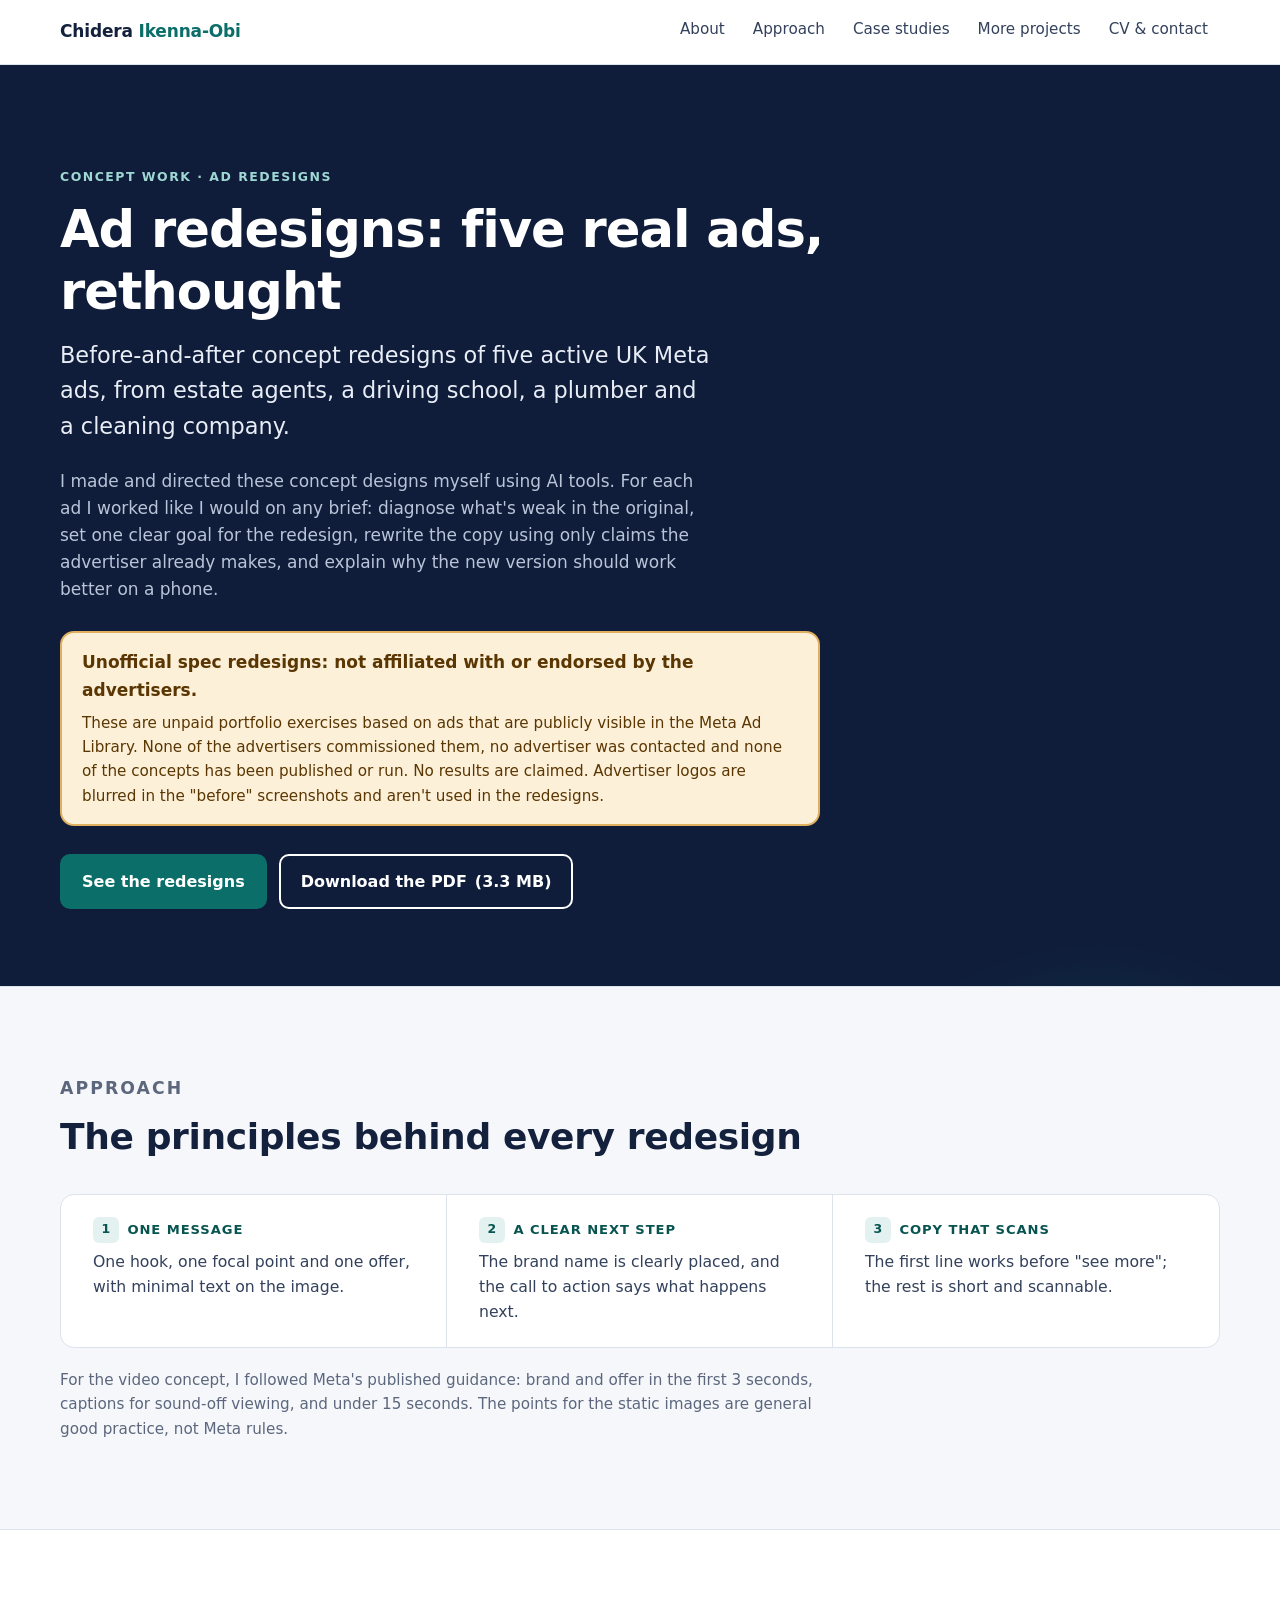
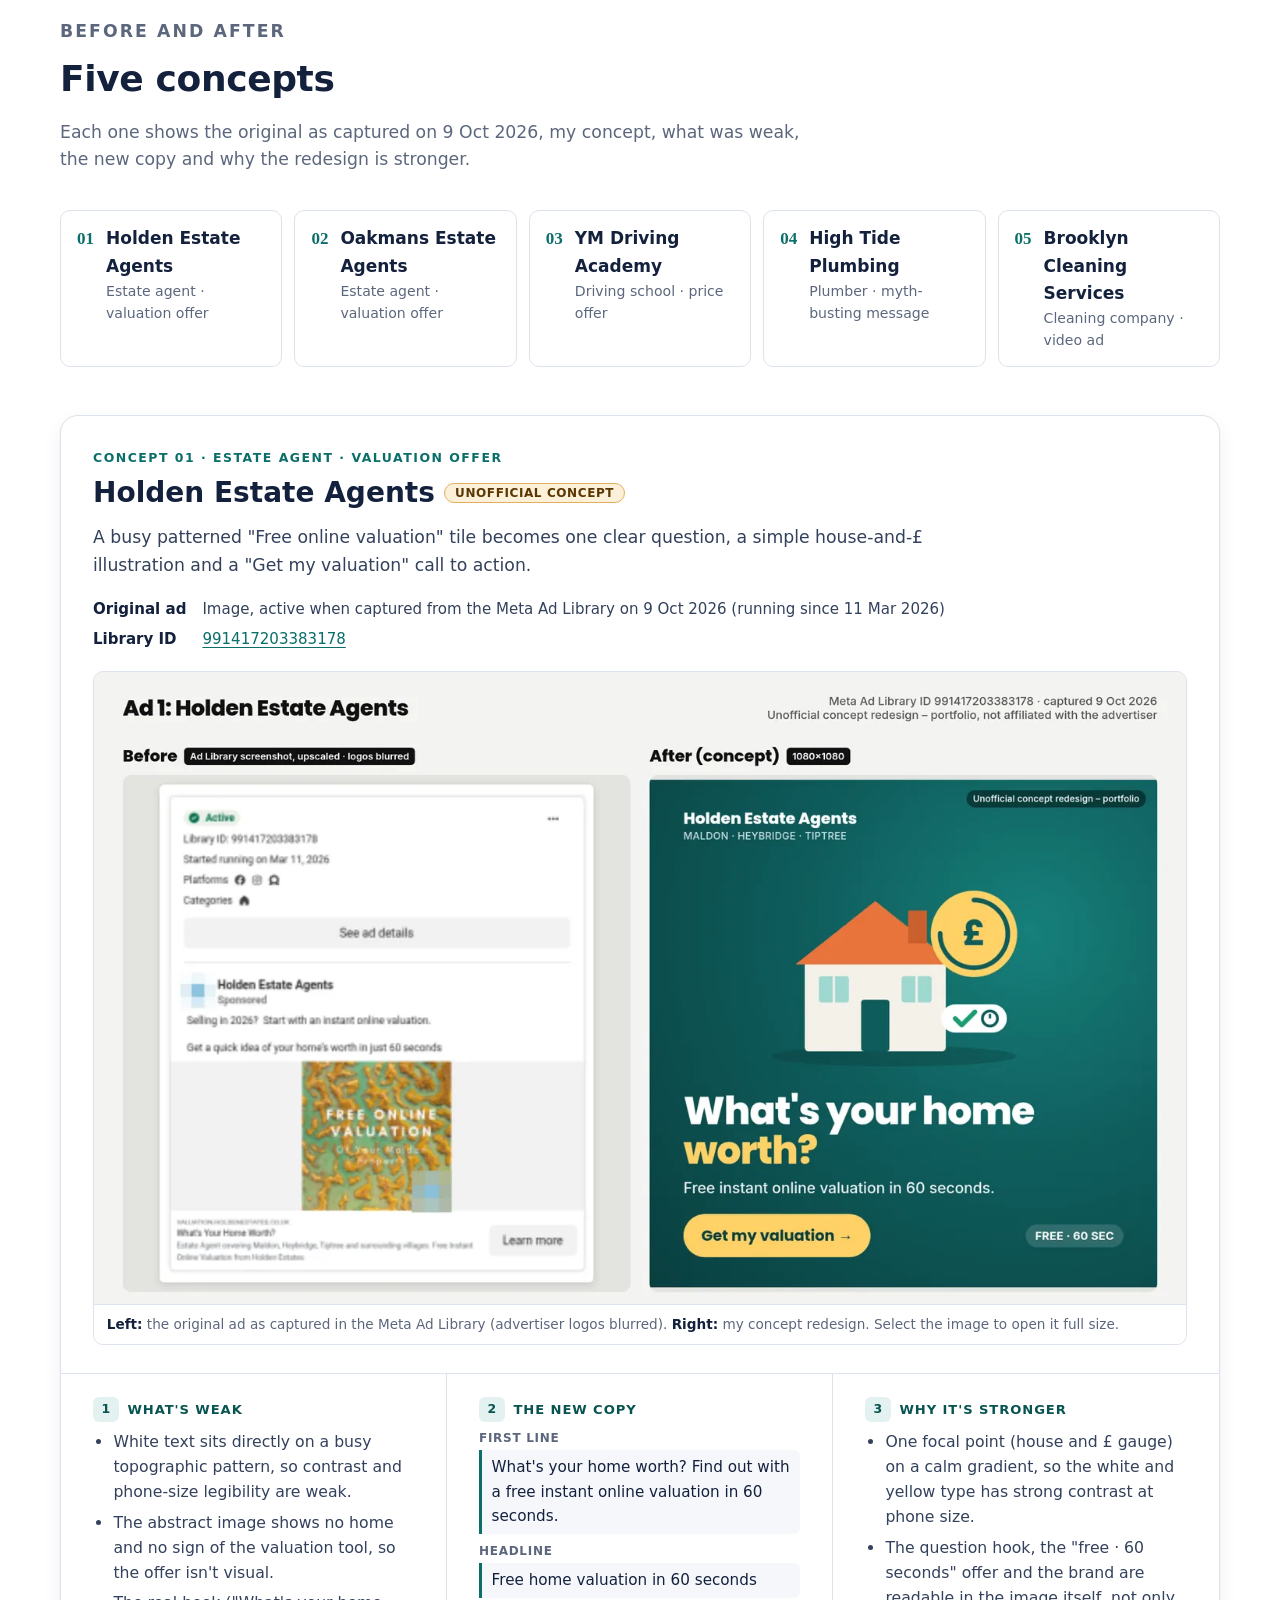
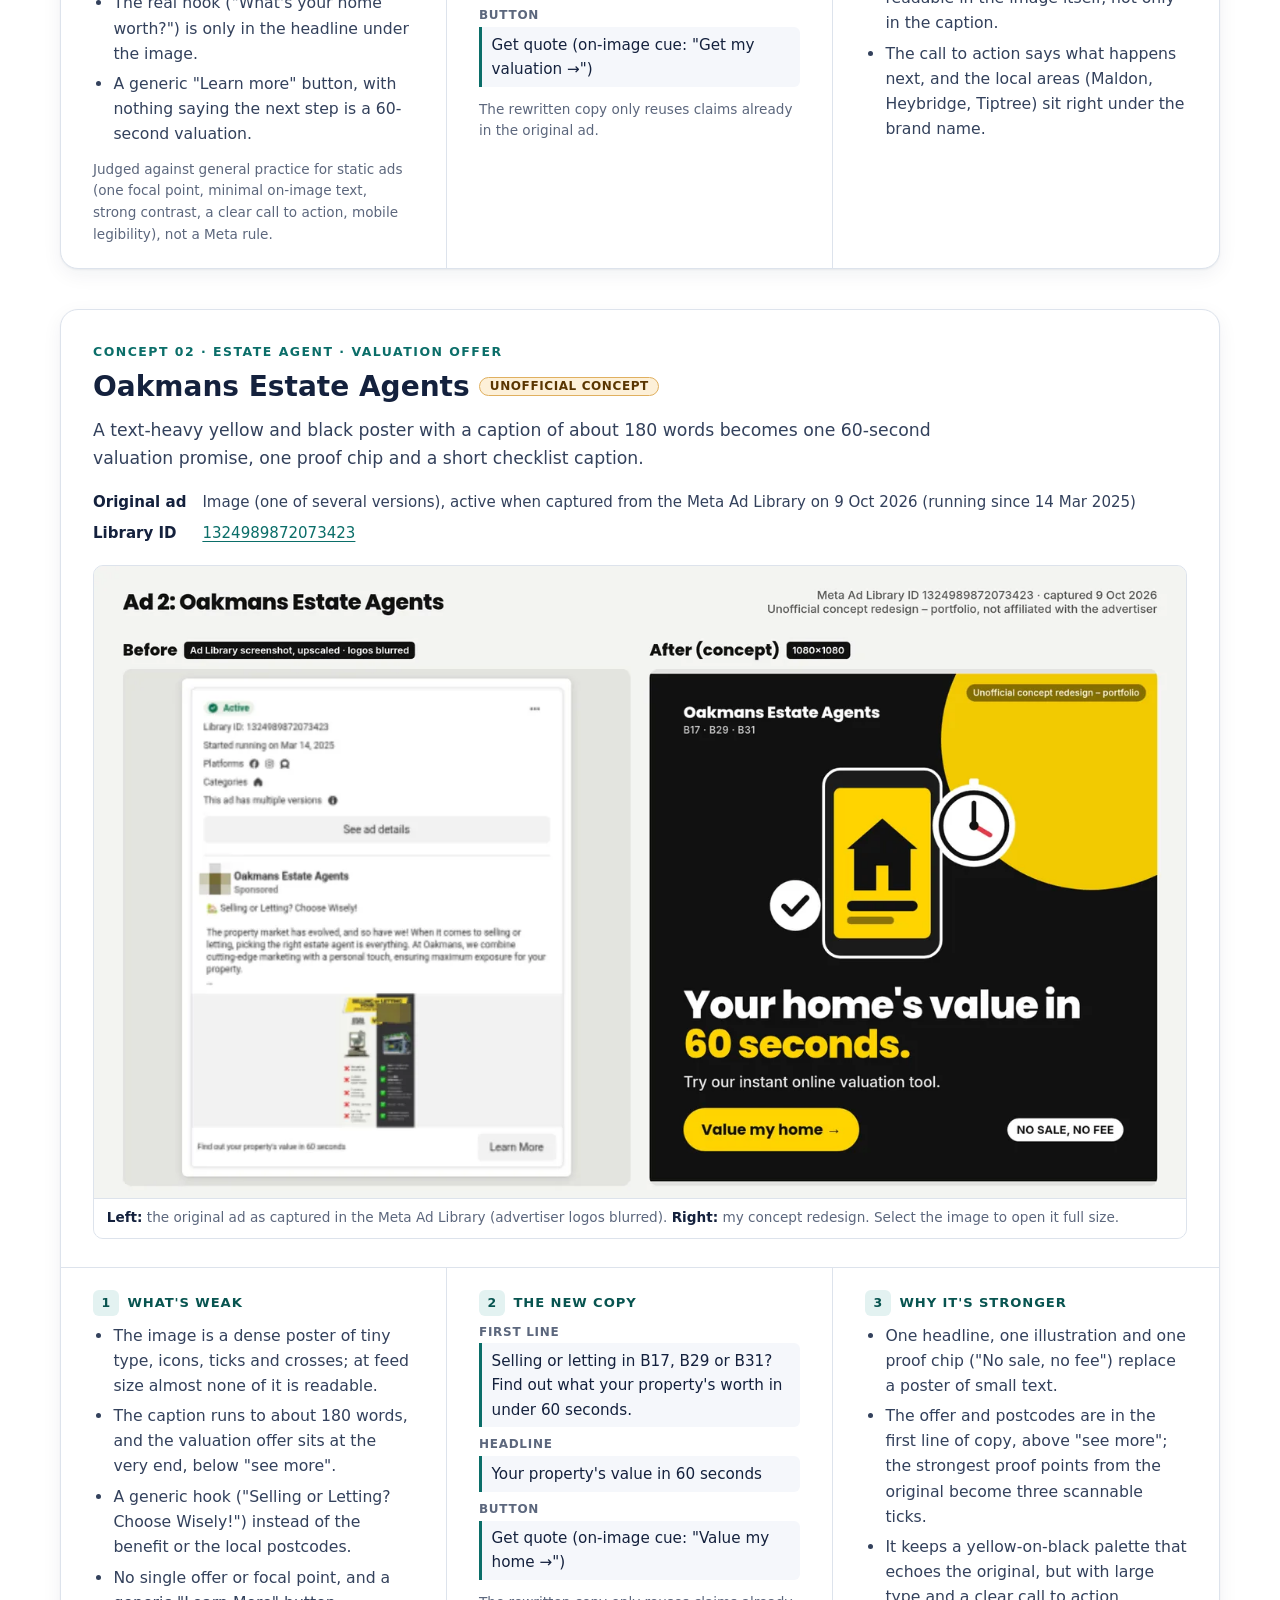
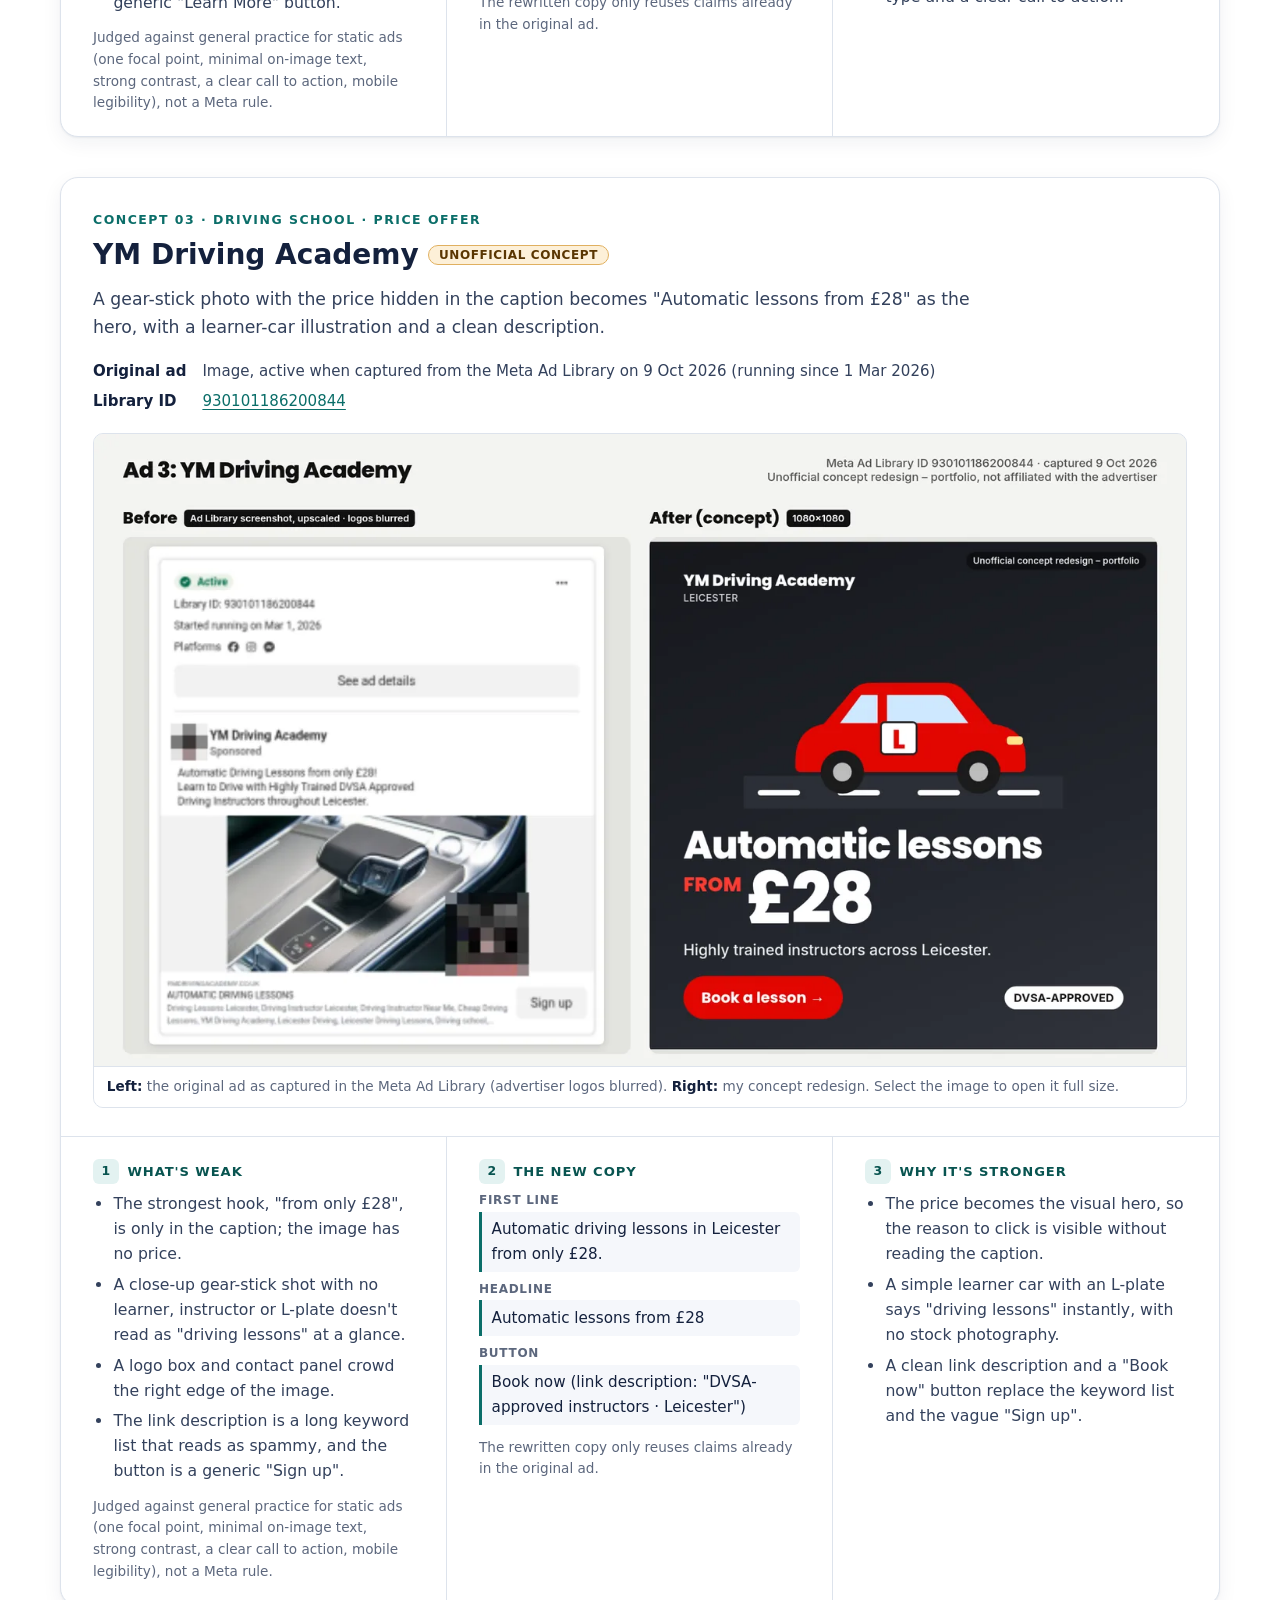
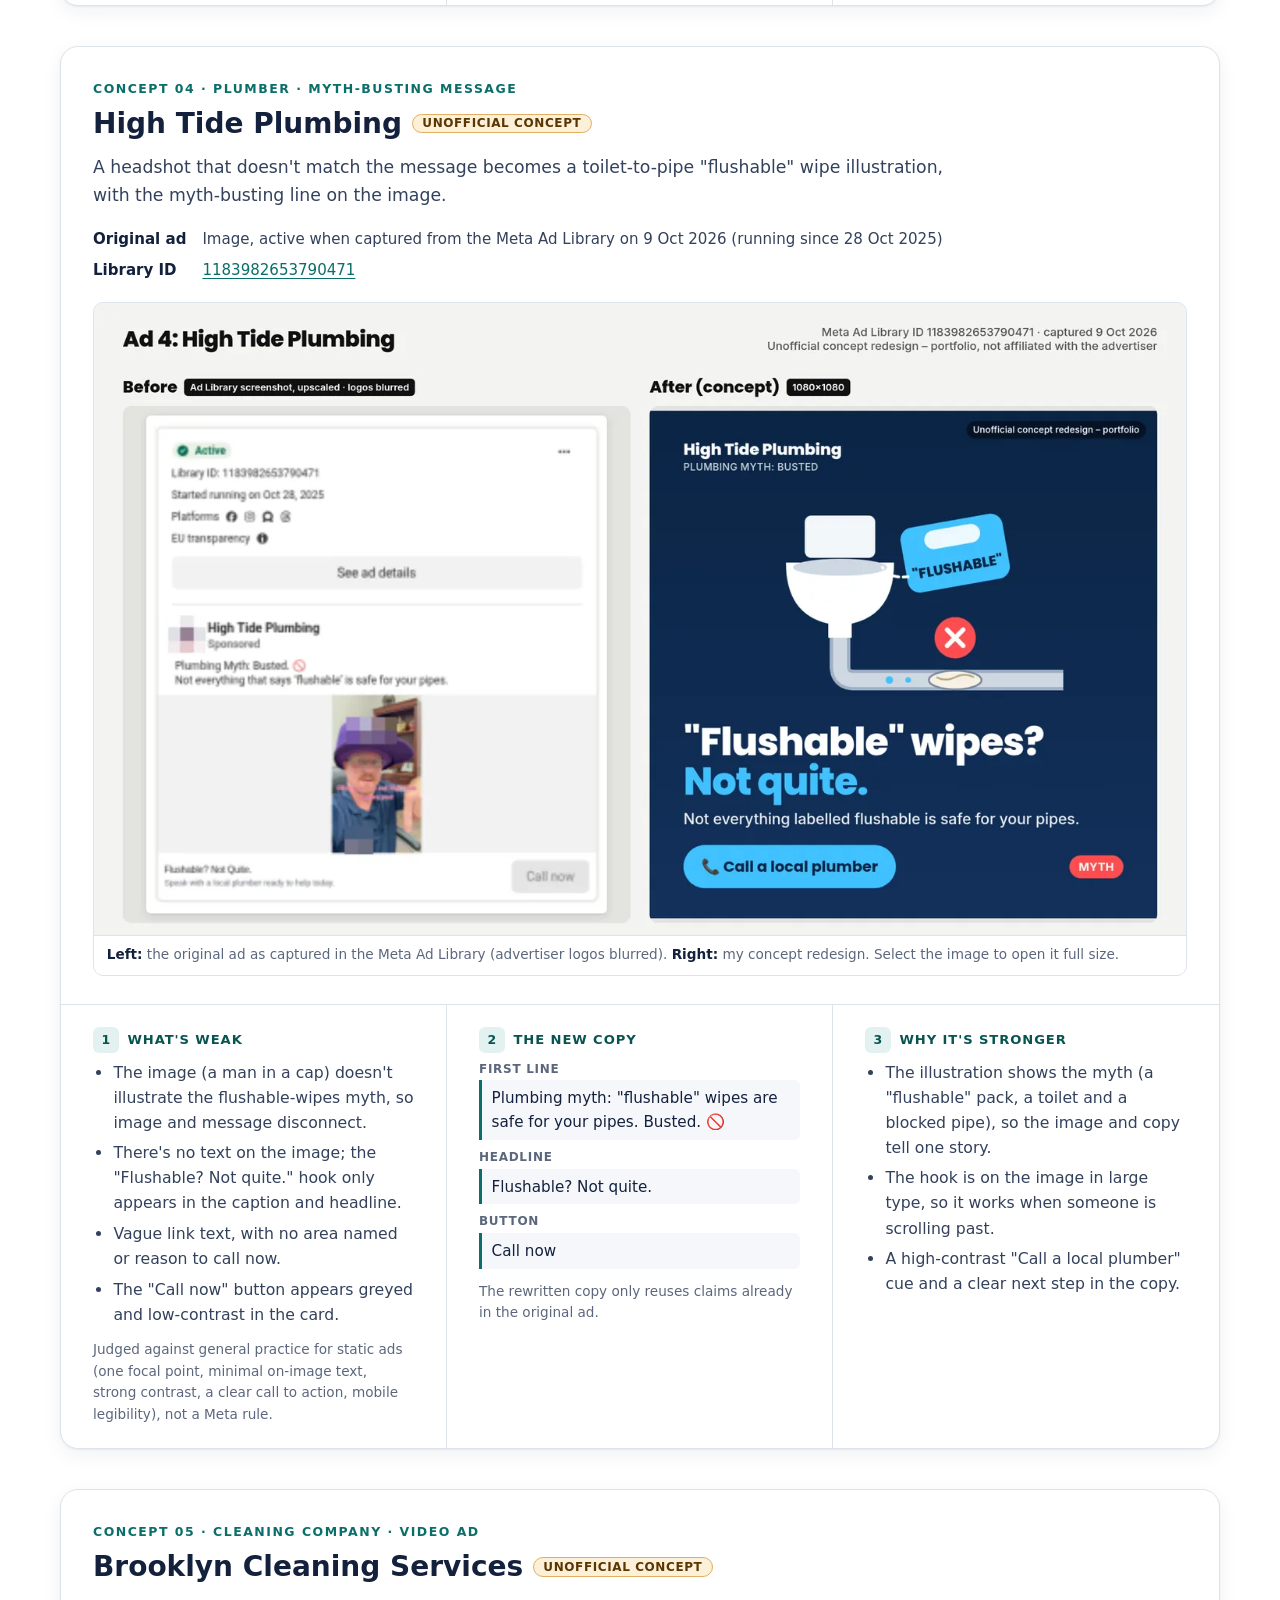
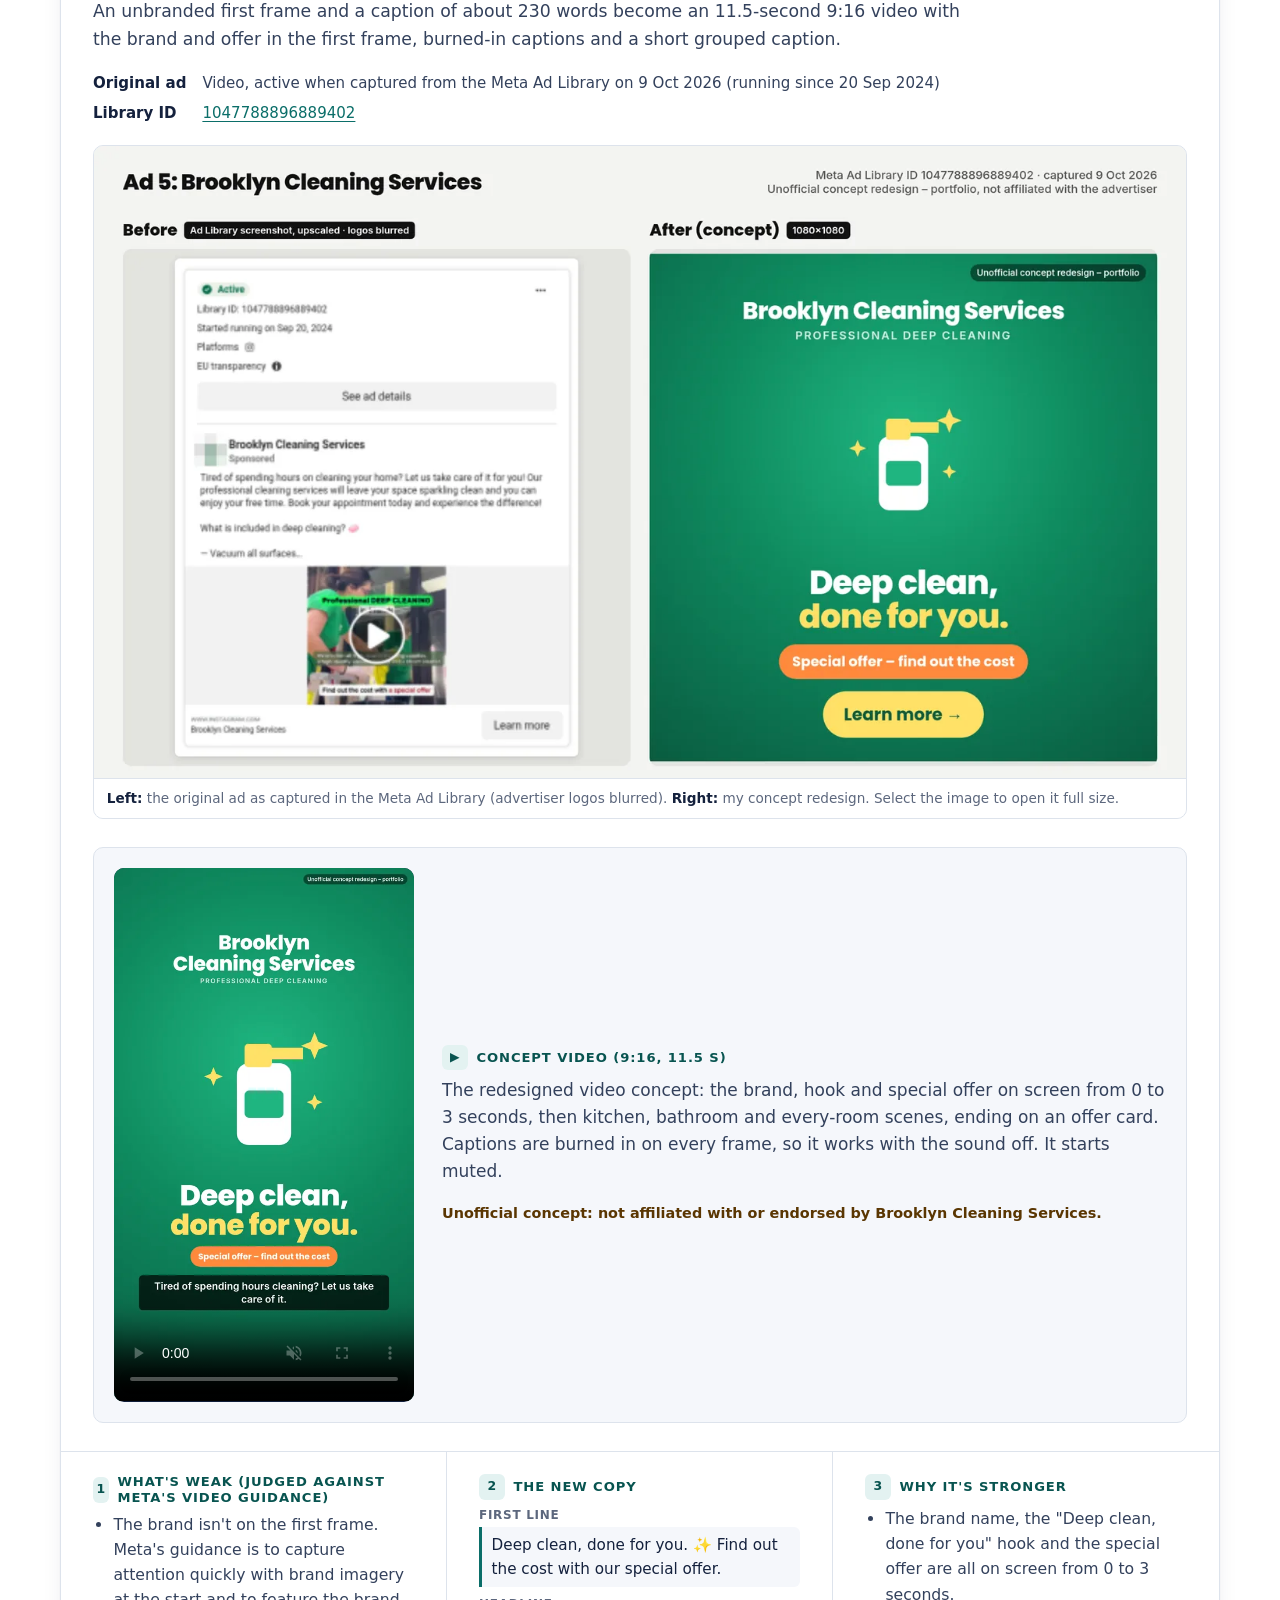
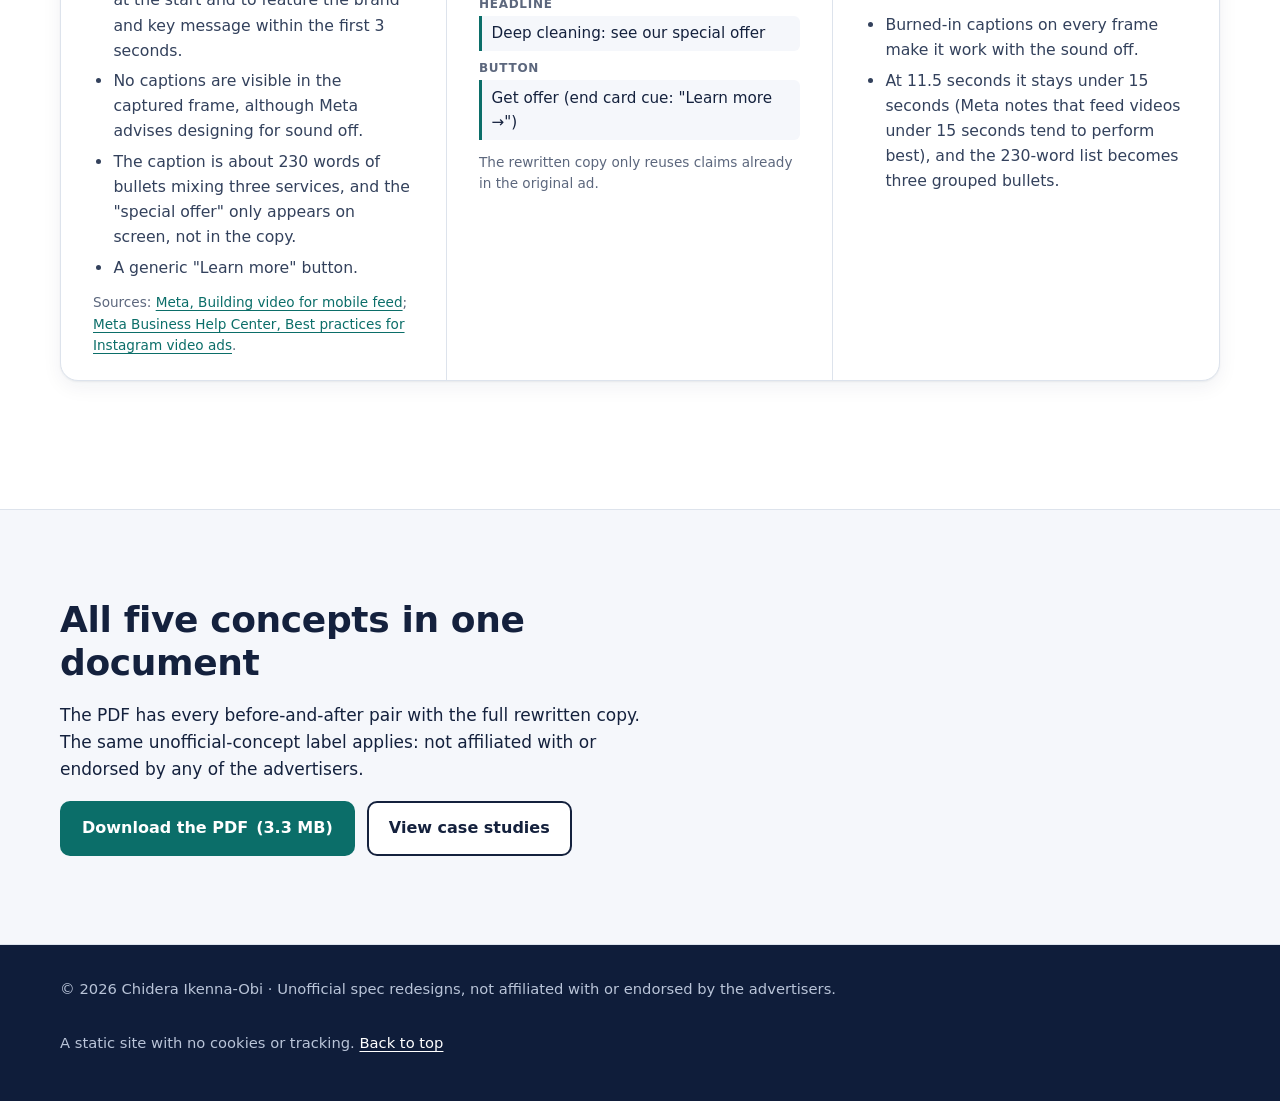
==== ad-redesigns/index.html @ a7058184 "Add unofficial ad redesigns concept page (before/after, copy, video) and homepage callout Five spec " ====
<!doctype html>
<html lang="en-GB">
<head>
  <meta charset="utf-8">
  <meta name="viewport" content="width=device-width, initial-scale=1">
  <title>Ad redesigns: unofficial before-and-after concepts | Chidera Ikenna-Obi</title>
  <meta name="description" content="Five unofficial concept redesigns of real, active UK Meta ads, made and directed by Chidera Ikenna-Obi using AI tools: what was weak in each original, the new copy and why the redesign is stronger. Not affiliated with or endorsed by the advertisers.">
  <meta name="author" content="Chidera Ikenna-Obi">
  <meta property="og:title" content="Ad redesigns: unofficial before-and-after concepts | Chidera Ikenna-Obi">
  <meta property="og:description" content="Five spec redesigns of real UK Meta ads, made and directed using AI tools. Unofficial concepts, not affiliated with or endorsed by the advertisers.">
  <meta property="og:type" content="article">
  <meta name="theme-color" content="#0f1d3a">
  <link rel="icon" href="../assets/favicon.svg" type="image/svg+xml">
  <link rel="stylesheet" href="../assets/css/styles.css">
</head>
<body>
  <a class="skip-link" href="#main">Skip to main content</a>

  <header class="site-header">
    <div class="container">
      <a class="brand" href="../">Chidera <span>Ikenna-Obi</span></a>
      <nav class="site-nav" aria-label="Main">
        <ul>
          <li><a href="../#about">About</a></li>
          <li><a href="../#approach">Approach</a></li>
          <li><a href="../#case-studies"><span class="lg">Case studies</span><span class="sm">Work</span></a></li>
          <li><a href="../#more-projects"><span class="lg">More projects</span><span class="sm">Projects</span></a></li>
          <li><a href="../#contact"><span class="lg">CV &amp; contact</span><span class="sm">Contact</span></a></li>
        </ul>
      </nav>
    </div>
  </header>

  <main id="main">
    <section class="hero hero-sim" id="top" aria-labelledby="ads-title">
      <div class="container">
        <p class="eyebrow">Concept work · Ad redesigns</p>
        <h1 id="ads-title">Ad redesigns: five real ads, rethought</h1>
        <p class="lede">Before-and-after concept redesigns of five active UK Meta ads, from estate agents, a driving school, a plumber and a cleaning company.</p>
        <p class="sub">I made and directed these concept designs myself using AI tools. For each ad I worked like I would on any brief: diagnose what's weak in the original, set one clear goal for the redesign, rewrite the copy using only claims the advertiser already makes, and explain why the new version should work better on a phone.</p>
        <div class="sim-notice" role="note" aria-label="Unofficial concept notice">
          <p><strong>Unofficial spec redesigns: not affiliated with or endorsed by the advertisers.</strong></p>
          <p>These are unpaid portfolio exercises based on ads that are publicly visible in the Meta Ad Library. None of the advertisers commissioned them, no advertiser was contacted and none of the concepts has been published or run. No results are claimed. Advertiser logos are blurred in the "before" screenshots and aren't used in the redesigns.</p>
        </div>
        <div class="btn-row ad-hero-btns">
          <a class="btn btn-primary" href="#ad-1">See the redesigns</a>
          <a class="btn btn-secondary" href="../assets/ad-redesigns/Ad-Redesigns-Before-After.pdf" download>Download the PDF<span class="visually-hidden"> of all five before-and-after concepts</span> (3.3 MB)</a>
        </div>
      </div>
    </section>

    <section class="section section-alt" aria-labelledby="principles-title">
      <div class="container">
        <div class="section-head">
          <p class="eyebrow">Approach</p>
          <h2 id="principles-title">The principles behind every redesign</h2>
        </div>
        <div class="sim-steps">
          <div class="case-sec"><h3 class="h4like"><span class="i" aria-hidden="true">1</span>One message</h3><p>One hook, one focal point and one offer, with minimal text on the image.</p></div>
          <div class="case-sec"><h3 class="h4like"><span class="i" aria-hidden="true">2</span>A clear next step</h3><p>The brand name is clearly placed, and the call to action says what happens next.</p></div>
          <div class="case-sec"><h3 class="h4like"><span class="i" aria-hidden="true">3</span>Copy that scans</h3><p>The first line works before "see more"; the rest is short and scannable.</p></div>
        </div>
        <p class="ad-note">For the video concept, I followed Meta's published guidance: brand and offer in the first 3 seconds, captions for sound-off viewing, and under 15 seconds. The points for the static images are general good practice, not Meta rules.</p>
      </div>
    </section>

    <section class="section" id="redesigns" aria-labelledby="redesigns-title">
      <div class="container">
        <div class="section-head">
          <p class="eyebrow">Before and after</p>
          <h2 id="redesigns-title">Five concepts</h2>
          <p>Each one shows the original as captured on 9 Oct 2026, my concept, what was weak, the new copy and why the redesign is stronger.</p>
        </div>
        <ol class="case-index" aria-label="Concepts on this page">
          <li><a href="#ad-1"><span class="n">01</span><span><span class="t">Holden Estate Agents</span><span class="d">Estate agent · valuation offer</span></span></a></li><li><a href="#ad-2"><span class="n">02</span><span><span class="t">Oakmans Estate Agents</span><span class="d">Estate agent · valuation offer</span></span></a></li><li><a href="#ad-3"><span class="n">03</span><span><span class="t">YM Driving Academy</span><span class="d">Driving school · price offer</span></span></a></li><li><a href="#ad-4"><span class="n">04</span><span><span class="t">High Tide Plumbing</span><span class="d">Plumber · myth-busting message</span></span></a></li><li><a href="#ad-5"><span class="n">05</span><span><span class="t">Brooklyn Cleaning Services</span><span class="d">Cleaning company · video ad</span></span></a></li>
        </ol>

        <!-- ---------- AD 1 ---------- -->
        <article class="case ad-case" id="ad-1" aria-labelledby="ad-1-title">
          <div class="ad-head">
            <p class="eyebrow">Concept 01 · Estate agent · valuation offer</p>
            <h3 id="ad-1-title">Holden Estate Agents <span class="sim-tag">Unofficial concept</span></h3>
            <p class="lede">A busy patterned &quot;Free online valuation&quot; tile becomes one clear question, a simple house-and-£ illustration and a &quot;Get my valuation&quot; call to action.</p>
            <dl class="facts">
              <dt>Original ad</dt><dd>Image, active when captured from the Meta Ad Library on 9 Oct 2026 (running since 11 Mar 2026)</dd>
              <dt>Library ID</dt><dd><a href="https://www.facebook.com/ads/library/?id=991417203383178" target="_blank" rel="noopener nofollow">991417203383178<span class="visually-hidden"> (view the original ad in the Meta Ad Library, opens in a new tab)</span></a></dd>
            </dl>
          </div>
          <figure class="ad-figure">
            <a href="../assets/img/ad-redesigns/ad-1-before-after-full.webp" aria-label="Open the Holden Estate Agents before and after comparison full size"><img src="../assets/img/ad-redesigns/ad-1-before-after.webp" width="1400" height="810" loading="eager" alt="Side-by-side comparison. Before: the Meta Ad Library card for the original ad, a square tile with the words &quot;Free online valuation&quot; over a busy teal and orange pattern, with a &quot;Learn more&quot; button; logos blurred. After: a teal concept with a simple house and pound-sign illustration, the headline &quot;What&#x27;s your home worth?&quot;, the line &quot;Free instant online valuation in 60 seconds&quot; and a yellow &quot;Get my valuation&quot; button."></a>
            <figcaption><strong>Left:</strong> the original ad as captured in the Meta Ad Library (advertiser logos blurred). <strong>Right:</strong> my concept redesign. Select the image to open it full size.</figcaption>
          </figure>
          <div class="case-body ad-body">
            <section class="case-sec">
              <h4><span class="i" aria-hidden="true">1</span>What&#x27;s weak</h4>
              <ul><li>White text sits directly on a busy topographic pattern, so contrast and phone-size legibility are weak.</li><li>The abstract image shows no home and no sign of the valuation tool, so the offer isn&#x27;t visual.</li><li>The real hook (&quot;What&#x27;s your home worth?&quot;) is only in the headline under the image.</li><li>A generic &quot;Learn more&quot; button, with nothing saying the next step is a 60-second valuation.</li></ul>
              <p class="ad-src">Judged against general practice for static ads (one focal point, minimal on-image text, strong contrast, a clear call to action, mobile legibility), not a Meta rule.</p>
            </section>
            <section class="case-sec">
              <h4><span class="i" aria-hidden="true">2</span>The new copy</h4>
              <dl class="ad-copy"><dt>First line</dt><dd>What&#x27;s your home worth? Find out with a free instant online valuation in 60 seconds.</dd><dt>Headline</dt><dd>Free home valuation in 60 seconds</dd><dt>Button</dt><dd>Get quote (on-image cue: &quot;Get my valuation →&quot;)</dd></dl>
              <p class="ad-src">The rewritten copy only reuses claims already in the original ad.</p>
            </section>
            <section class="case-sec">
              <h4><span class="i" aria-hidden="true">3</span>Why it's stronger</h4>
              <ul><li>One focal point (house and £ gauge) on a calm gradient, so the white and yellow type has strong contrast at phone size.</li><li>The question hook, the &quot;free · 60 seconds&quot; offer and the brand are readable in the image itself, not only in the caption.</li><li>The call to action says what happens next, and the local areas (Maldon, Heybridge, Tiptree) sit right under the brand name.</li></ul>
            </section>
          </div>
        </article>
        <!-- ---------- AD 2 ---------- -->
        <article class="case ad-case" id="ad-2" aria-labelledby="ad-2-title">
          <div class="ad-head">
            <p class="eyebrow">Concept 02 · Estate agent · valuation offer</p>
            <h3 id="ad-2-title">Oakmans Estate Agents <span class="sim-tag">Unofficial concept</span></h3>
            <p class="lede">A text-heavy yellow and black poster with a caption of about 180 words becomes one 60-second valuation promise, one proof chip and a short checklist caption.</p>
            <dl class="facts">
              <dt>Original ad</dt><dd>Image (one of several versions), active when captured from the Meta Ad Library on 9 Oct 2026 (running since 14 Mar 2025)</dd>
              <dt>Library ID</dt><dd><a href="https://www.facebook.com/ads/library/?id=1324989872073423" target="_blank" rel="noopener nofollow">1324989872073423<span class="visually-hidden"> (view the original ad in the Meta Ad Library, opens in a new tab)</span></a></dd>
            </dl>
          </div>
          <figure class="ad-figure">
            <a href="../assets/img/ad-redesigns/ad-2-before-after-full.webp" aria-label="Open the Oakmans Estate Agents before and after comparison full size"><img src="../assets/img/ad-redesigns/ad-2-before-after.webp" width="1400" height="810" loading="lazy" alt="Side-by-side comparison. Before: the Meta Ad Library card for the original ad, with a long caption and a narrow poster full of small text, icons, ticks and crosses; logos blurred. After: a black and yellow concept with a phone and house illustration, the headline &quot;Your home&#x27;s value in 60 seconds&quot;, a &quot;Value my home&quot; button and a &quot;No sale, no fee&quot; chip."></a>
            <figcaption><strong>Left:</strong> the original ad as captured in the Meta Ad Library (advertiser logos blurred). <strong>Right:</strong> my concept redesign. Select the image to open it full size.</figcaption>
          </figure>
          <div class="case-body ad-body">
            <section class="case-sec">
              <h4><span class="i" aria-hidden="true">1</span>What&#x27;s weak</h4>
              <ul><li>The image is a dense poster of tiny type, icons, ticks and crosses; at feed size almost none of it is readable.</li><li>The caption runs to about 180 words, and the valuation offer sits at the very end, below &quot;see more&quot;.</li><li>A generic hook (&quot;Selling or Letting? Choose Wisely!&quot;) instead of the benefit or the local postcodes.</li><li>No single offer or focal point, and a generic &quot;Learn More&quot; button.</li></ul>
              <p class="ad-src">Judged against general practice for static ads (one focal point, minimal on-image text, strong contrast, a clear call to action, mobile legibility), not a Meta rule.</p>
            </section>
            <section class="case-sec">
              <h4><span class="i" aria-hidden="true">2</span>The new copy</h4>
              <dl class="ad-copy"><dt>First line</dt><dd>Selling or letting in B17, B29 or B31? Find out what your property&#x27;s worth in under 60 seconds.</dd><dt>Headline</dt><dd>Your property&#x27;s value in 60 seconds</dd><dt>Button</dt><dd>Get quote (on-image cue: &quot;Value my home →&quot;)</dd></dl>
              <p class="ad-src">The rewritten copy only reuses claims already in the original ad.</p>
            </section>
            <section class="case-sec">
              <h4><span class="i" aria-hidden="true">3</span>Why it's stronger</h4>
              <ul><li>One headline, one illustration and one proof chip (&quot;No sale, no fee&quot;) replace a poster of small text.</li><li>The offer and postcodes are in the first line of copy, above &quot;see more&quot;; the strongest proof points from the original become three scannable ticks.</li><li>It keeps a yellow-on-black palette that echoes the original, but with large type and a clear call to action.</li></ul>
            </section>
          </div>
        </article>
        <!-- ---------- AD 3 ---------- -->
        <article class="case ad-case" id="ad-3" aria-labelledby="ad-3-title">
          <div class="ad-head">
            <p class="eyebrow">Concept 03 · Driving school · price offer</p>
            <h3 id="ad-3-title">YM Driving Academy <span class="sim-tag">Unofficial concept</span></h3>
            <p class="lede">A gear-stick photo with the price hidden in the caption becomes &quot;Automatic lessons from £28&quot; as the hero, with a learner-car illustration and a clean description.</p>
            <dl class="facts">
              <dt>Original ad</dt><dd>Image, active when captured from the Meta Ad Library on 9 Oct 2026 (running since 1 Mar 2026)</dd>
              <dt>Library ID</dt><dd><a href="https://www.facebook.com/ads/library/?id=930101186200844" target="_blank" rel="noopener nofollow">930101186200844<span class="visually-hidden"> (view the original ad in the Meta Ad Library, opens in a new tab)</span></a></dd>
            </dl>
          </div>
          <figure class="ad-figure">
            <a href="../assets/img/ad-redesigns/ad-3-before-after-full.webp" aria-label="Open the YM Driving Academy before and after comparison full size"><img src="../assets/img/ad-redesigns/ad-3-before-after.webp" width="1400" height="810" loading="lazy" alt="Side-by-side comparison. Before: the Meta Ad Library card for the original ad, a close-up photo of a car gear stick with a logo and contact panel in the corner (blurred) and a &quot;Sign up&quot; button. After: a dark concept with a red learner car carrying an L-plate, the headline &quot;Automatic lessons from £28&quot; and a red &quot;Book a lesson&quot; button."></a>
            <figcaption><strong>Left:</strong> the original ad as captured in the Meta Ad Library (advertiser logos blurred). <strong>Right:</strong> my concept redesign. Select the image to open it full size.</figcaption>
          </figure>
          <div class="case-body ad-body">
            <section class="case-sec">
              <h4><span class="i" aria-hidden="true">1</span>What&#x27;s weak</h4>
              <ul><li>The strongest hook, &quot;from only £28&quot;, is only in the caption; the image has no price.</li><li>A close-up gear-stick shot with no learner, instructor or L-plate doesn&#x27;t read as &quot;driving lessons&quot; at a glance.</li><li>A logo box and contact panel crowd the right edge of the image.</li><li>The link description is a long keyword list that reads as spammy, and the button is a generic &quot;Sign up&quot;.</li></ul>
              <p class="ad-src">Judged against general practice for static ads (one focal point, minimal on-image text, strong contrast, a clear call to action, mobile legibility), not a Meta rule.</p>
            </section>
            <section class="case-sec">
              <h4><span class="i" aria-hidden="true">2</span>The new copy</h4>
              <dl class="ad-copy"><dt>First line</dt><dd>Automatic driving lessons in Leicester from only £28.</dd><dt>Headline</dt><dd>Automatic lessons from £28</dd><dt>Button</dt><dd>Book now (link description: &quot;DVSA-approved instructors · Leicester&quot;)</dd></dl>
              <p class="ad-src">The rewritten copy only reuses claims already in the original ad.</p>
            </section>
            <section class="case-sec">
              <h4><span class="i" aria-hidden="true">3</span>Why it's stronger</h4>
              <ul><li>The price becomes the visual hero, so the reason to click is visible without reading the caption.</li><li>A simple learner car with an L-plate says &quot;driving lessons&quot; instantly, with no stock photography.</li><li>A clean link description and a &quot;Book now&quot; button replace the keyword list and the vague &quot;Sign up&quot;.</li></ul>
            </section>
          </div>
        </article>
        <!-- ---------- AD 4 ---------- -->
        <article class="case ad-case" id="ad-4" aria-labelledby="ad-4-title">
          <div class="ad-head">
            <p class="eyebrow">Concept 04 · Plumber · myth-busting message</p>
            <h3 id="ad-4-title">High Tide Plumbing <span class="sim-tag">Unofficial concept</span></h3>
            <p class="lede">A headshot that doesn&#x27;t match the message becomes a toilet-to-pipe &quot;flushable&quot; wipe illustration, with the myth-busting line on the image.</p>
            <dl class="facts">
              <dt>Original ad</dt><dd>Image, active when captured from the Meta Ad Library on 9 Oct 2026 (running since 28 Oct 2025)</dd>
              <dt>Library ID</dt><dd><a href="https://www.facebook.com/ads/library/?id=1183982653790471" target="_blank" rel="noopener nofollow">1183982653790471<span class="visually-hidden"> (view the original ad in the Meta Ad Library, opens in a new tab)</span></a></dd>
            </dl>
          </div>
          <figure class="ad-figure">
            <a href="../assets/img/ad-redesigns/ad-4-before-after-full.webp" aria-label="Open the High Tide Plumbing before and after comparison full size"><img src="../assets/img/ad-redesigns/ad-4-before-after.webp" width="1400" height="810" loading="lazy" alt="Side-by-side comparison. Before: the Meta Ad Library card for the original ad, a photo of a man in a purple cap with no headline on the image and a greyed &quot;Call now&quot; button; logos blurred. After: a navy concept illustrating a &quot;flushable&quot; wipes pack, a toilet and a blocked pipe, with the headline &quot;&#x27;Flushable&#x27; wipes? Not quite.&quot; and a blue &quot;Call a local plumber&quot; button."></a>
            <figcaption><strong>Left:</strong> the original ad as captured in the Meta Ad Library (advertiser logos blurred). <strong>Right:</strong> my concept redesign. Select the image to open it full size.</figcaption>
          </figure>
          <div class="case-body ad-body">
            <section class="case-sec">
              <h4><span class="i" aria-hidden="true">1</span>What&#x27;s weak</h4>
              <ul><li>The image (a man in a cap) doesn&#x27;t illustrate the flushable-wipes myth, so image and message disconnect.</li><li>There&#x27;s no text on the image; the &quot;Flushable? Not quite.&quot; hook only appears in the caption and headline.</li><li>Vague link text, with no area named or reason to call now.</li><li>The &quot;Call now&quot; button appears greyed and low-contrast in the card.</li></ul>
              <p class="ad-src">Judged against general practice for static ads (one focal point, minimal on-image text, strong contrast, a clear call to action, mobile legibility), not a Meta rule.</p>
            </section>
            <section class="case-sec">
              <h4><span class="i" aria-hidden="true">2</span>The new copy</h4>
              <dl class="ad-copy"><dt>First line</dt><dd>Plumbing myth: &quot;flushable&quot; wipes are safe for your pipes. Busted. 🚫</dd><dt>Headline</dt><dd>Flushable? Not quite.</dd><dt>Button</dt><dd>Call now</dd></dl>
              <p class="ad-src">The rewritten copy only reuses claims already in the original ad.</p>
            </section>
            <section class="case-sec">
              <h4><span class="i" aria-hidden="true">3</span>Why it's stronger</h4>
              <ul><li>The illustration shows the myth (a &quot;flushable&quot; pack, a toilet and a blocked pipe), so the image and copy tell one story.</li><li>The hook is on the image in large type, so it works when someone is scrolling past.</li><li>A high-contrast &quot;Call a local plumber&quot; cue and a clear next step in the copy.</li></ul>
            </section>
          </div>
        </article>
        <!-- ---------- AD 5 ---------- -->
        <article class="case ad-case" id="ad-5" aria-labelledby="ad-5-title">
          <div class="ad-head">
            <p class="eyebrow">Concept 05 · Cleaning company · video ad</p>
            <h3 id="ad-5-title">Brooklyn Cleaning Services <span class="sim-tag">Unofficial concept</span></h3>
            <p class="lede">An unbranded first frame and a caption of about 230 words become an 11.5-second 9:16 video with the brand and offer in the first frame, burned-in captions and a short grouped caption.</p>
            <dl class="facts">
              <dt>Original ad</dt><dd>Video, active when captured from the Meta Ad Library on 9 Oct 2026 (running since 20 Sep 2024)</dd>
              <dt>Library ID</dt><dd><a href="https://www.facebook.com/ads/library/?id=1047788896889402" target="_blank" rel="noopener nofollow">1047788896889402<span class="visually-hidden"> (view the original ad in the Meta Ad Library, opens in a new tab)</span></a></dd>
            </dl>
          </div>
          <figure class="ad-figure">
            <a href="../assets/img/ad-redesigns/ad-5-before-after-full.webp" aria-label="Open the Brooklyn Cleaning Services before and after comparison full size"><img src="../assets/img/ad-redesigns/ad-5-before-after.webp" width="1400" height="810" loading="lazy" alt="Side-by-side comparison. Before: the Meta Ad Library card for the original video ad, a first frame showing a cleaner at work with a play button and a long caption; logos blurred. After: a green concept with a spray-bottle illustration, the brand name, the headline &quot;Deep clean, done for you&quot;, a &quot;Special offer: find out the cost&quot; banner and a &quot;Learn more&quot; button."></a>
            <figcaption><strong>Left:</strong> the original ad as captured in the Meta Ad Library (advertiser logos blurred). <strong>Right:</strong> my concept redesign. Select the image to open it full size.</figcaption>
          </figure>
          <div class="ad-video">
            <video controls muted playsinline preload="metadata" poster="../assets/img/ad-redesigns/ad-5-video-poster.webp" width="1080" height="1920" aria-describedby="ad5-video-desc">
              <source src="../assets/ad-redesigns/ad-5-concept-9x16.mp4" type="video/mp4">
              Your browser can't play this video. <a href="../assets/ad-redesigns/ad-5-concept-9x16.mp4">Download the concept video (MP4)</a>.
            </video>
            <div>
              <h4 class="h4like"><span class="i" aria-hidden="true">▶</span>Concept video (9:16, 11.5 s)</h4>
              <p id="ad5-video-desc">The redesigned video concept: the brand, hook and special offer on screen from 0 to 3 seconds, then kitchen, bathroom and every-room scenes, ending on an offer card. Captions are burned in on every frame, so it works with the sound off. It starts muted.</p>
              <p class="ad-label-inline">Unofficial concept: not affiliated with or endorsed by Brooklyn Cleaning Services.</p>
            </div>
          </div>
          <div class="case-body ad-body">
            <section class="case-sec">
              <h4><span class="i" aria-hidden="true">1</span>What&#x27;s weak (judged against Meta&#x27;s video guidance)</h4>
              <ul><li>The brand isn&#x27;t on the first frame. Meta&#x27;s guidance is to capture attention quickly with brand imagery at the start and to feature the brand and key message within the first 3 seconds.</li><li>No captions are visible in the captured frame, although Meta advises designing for sound off.</li><li>The caption is about 230 words of bullets mixing three services, and the &quot;special offer&quot; only appears on screen, not in the copy.</li><li>A generic &quot;Learn more&quot; button.</li></ul>
              <p class="ad-src">Sources: <a href="https://en-gb.facebook.com/business/news/building-video-for-mobile-feed" target="_blank" rel="noopener">Meta, Building video for mobile feed<span class="visually-hidden"> (opens in a new tab)</span></a>; <a href="https://www.facebook.com/business/help/188534925073536" target="_blank" rel="noopener">Meta Business Help Center, Best practices for Instagram video ads<span class="visually-hidden"> (opens in a new tab)</span></a>.</p>
            </section>
            <section class="case-sec">
              <h4><span class="i" aria-hidden="true">2</span>The new copy</h4>
              <dl class="ad-copy"><dt>First line</dt><dd>Deep clean, done for you. ✨ Find out the cost with our special offer.</dd><dt>Headline</dt><dd>Deep cleaning: see our special offer</dd><dt>Button</dt><dd>Get offer (end card cue: &quot;Learn more →&quot;)</dd></dl>
              <p class="ad-src">The rewritten copy only reuses claims already in the original ad.</p>
            </section>
            <section class="case-sec">
              <h4><span class="i" aria-hidden="true">3</span>Why it's stronger</h4>
              <ul><li>The brand name, the &quot;Deep clean, done for you&quot; hook and the special offer are all on screen from 0 to 3 seconds.</li><li>Burned-in captions on every frame make it work with the sound off.</li><li>At 11.5 seconds it stays under 15 seconds (Meta notes that feed videos under 15 seconds tend to perform best), and the 230-word list becomes three grouped bullets.</li></ul>
            </section>
          </div>
        </article>
      </div>
    </section>

    <section class="section section-alt" aria-labelledby="back-title">
      <div class="container cta-band">
        <div>
          <h2 id="back-title">All five concepts in one document</h2>
          <p>The PDF has every before-and-after pair with the full rewritten copy. The same unofficial-concept label applies: not affiliated with or endorsed by any of the advertisers.</p>
          <div class="btn-row">
            <a class="btn btn-primary" href="../assets/ad-redesigns/Ad-Redesigns-Before-After.pdf" download>Download the PDF<span class="visually-hidden"> of all five concepts</span> (3.3 MB)</a>
            <a class="btn btn-secondary" href="../#case-studies">View case studies</a>
          </div>
        </div>
      </div>
    </section>
  </main>

  <footer class="site-footer">
    <div class="container">
      <p>© 2026 Chidera Ikenna-Obi · Unofficial spec redesigns, not affiliated with or endorsed by the advertisers.</p>
      <p>A static site with no cookies or tracking. <a href="#top">Back to top</a></p>
    </div>
  </footer>
</body>
</html>
---- assets/css/styles.css ----
/* Chidera Ikenna-Obi — portfolio. Plain CSS, no frameworks, no external requests. */
:root {
  --ink: #14213d;
  --ink-2: #33415c;
  --muted: #5c677d;
  --line: #dde3ec;
  --bg: #ffffff;
  --bg-alt: #f5f7fb;
  --navy: #0f1d3a;
  --accent: #0b6e69;
  --accent-dark: #085450;
  --accent-soft: #e3f2f1;
  --gold: #b7791f;
  --radius: 14px;
  --shadow: 0 1px 2px rgba(20, 33, 61, .06), 0 6px 20px rgba(20, 33, 61, .06);
  --max: 1160px;
  --font: system-ui, -apple-system, "Segoe UI", Roboto, "Helvetica Neue", Arial, sans-serif;
  --font-serif: Georgia, "Times New Roman", serif;
}
*, *::before, *::after { box-sizing: border-box; }
html { scroll-behavior: smooth; scroll-padding-top: 76px; -webkit-text-size-adjust: 100%; }
@media (prefers-reduced-motion: reduce) { html { scroll-behavior: auto; } * { transition: none !important; } }
body { margin: 0; font-family: var(--font); color: var(--ink); background: var(--bg); line-height: 1.6; font-size: 1.0625rem; }
img { max-width: 100%; height: auto; display: block; }
a { color: var(--accent); text-underline-offset: 3px; }
a:hover { color: var(--accent-dark); }
:focus-visible { outline: 3px solid var(--gold); outline-offset: 3px; border-radius: 4px; }
h1, h2, h3, h4 { line-height: 1.2; margin: 0 0 .5em; color: var(--ink); }
h2 { font-size: clamp(1.75rem, 3vw, 2.25rem); letter-spacing: -.01em; }
h3 { font-size: clamp(1.4rem, 2.4vw, 1.75rem); }
h4 { font-size: 1.02rem; }
p { margin: 0 0 1em; }
ul { margin: 0 0 1em; padding-left: 1.2em; }
li { margin-bottom: .35em; }

.container { width: min(100% - 2.5rem, var(--max)); margin-inline: auto; }
.skip-link { position: absolute; left: -999px; top: 0; background: var(--ink); color: #fff; padding: .6rem 1rem; z-index: 100; }
.skip-link:focus { left: 1rem; top: 1rem; color: #fff; }
.visually-hidden { position: absolute !important; width: 1px; height: 1px; overflow: hidden; clip: rect(0 0 0 0); white-space: nowrap; }

/* Header */
.site-header { position: sticky; top: 0; z-index: 50; background: rgba(255,255,255,.94); backdrop-filter: saturate(1.4) blur(8px); border-bottom: 1px solid var(--line); }
.site-header .container { display: flex; align-items: center; justify-content: space-between; gap: 1rem; min-height: 64px; }
.brand { font-weight: 700; color: var(--ink); text-decoration: none; letter-spacing: -.01em; white-space: nowrap; }
.brand span { color: var(--accent); }
.site-nav ul { list-style: none; display: flex; gap: .25rem; margin: 0; padding: 0; }
.site-nav a { display: block; padding: .5rem .75rem; border-radius: 8px; color: var(--ink-2); text-decoration: none; font-size: .95rem; font-weight: 500; }
.site-nav a:hover { background: var(--bg-alt); color: var(--ink); }

/* Buttons */
.btn { display: inline-flex; align-items: center; gap: .5rem; padding: .8rem 1.25rem; border-radius: 10px; font-weight: 600; font-size: 1rem; text-decoration: none; border: 2px solid transparent; transition: background .15s, color .15s, border-color .15s; }
.btn-primary { background: var(--accent); color: #fff; }
.btn-primary:hover { background: var(--accent-dark); color: #fff; }
.btn-secondary { background: #fff; color: var(--ink); border-color: var(--ink); }
.btn-secondary:hover { background: var(--ink); color: #fff; }
.btn-ghost { color: var(--ink); border-color: var(--line); background: #fff; }
.btn-ghost:hover { border-color: var(--ink); color: var(--ink); }
.btn-sm { padding: .55rem .9rem; font-size: .92rem; }
.btn-row { display: flex; flex-wrap: wrap; gap: .75rem; }

/* Hero */
.hero { background: var(--navy); color: #e8edf6; padding: clamp(3.5rem, 8vw, 6.5rem) 0 clamp(3rem, 6vw, 5rem); position: relative; overflow: hidden; }
.hero::after { content: ""; position: absolute; inset: auto -10% -60% auto; width: 620px; height: 620px; border-radius: 50%; background: radial-gradient(circle, rgba(11,110,105,.45), rgba(11,110,105,0) 65%); pointer-events: none; }
.hero .container { position: relative; z-index: 1; }
.hero .eyebrow { color: #9fd8d3; }
.hero h1 { color: #fff; font-size: clamp(2.4rem, 6vw, 4rem); letter-spacing: -.02em; margin-bottom: .3em; }
.hero .lede { font-size: clamp(1.15rem, 2.1vw, 1.4rem); max-width: 46ch; color: #e8edf6; }
.hero .sub { color: #b9c4d8; max-width: 60ch; }
.hero .btn-secondary { background: transparent; color: #fff; border-color: #fff; }
.hero .btn-secondary:hover { background: #fff; color: var(--navy); }
.hero .btn-ghost { background: transparent; color: #fff; border-color: rgba(255,255,255,.35); }
.hero .btn-ghost:hover { border-color: #fff; color: #fff; }
.hero-grid { display: grid; grid-template-columns: 1.5fr 1fr; gap: 3rem; align-items: center; }
.nowrap { white-space: nowrap; }
.process { background: rgba(255,255,255,.06); border: 1px solid rgba(255,255,255,.14); border-radius: var(--radius); padding: 1.5rem 1.6rem; }
.process h2 { color: #fff; font-size: 1rem; font-weight: 600; margin-bottom: 1rem; letter-spacing: 0; }
.process ol { list-style: none; counter-reset: step; margin: 0; padding: 0; }
.process li { counter-increment: step; display: flex; align-items: baseline; gap: .75rem; padding: .5rem 0; border-top: 1px solid rgba(255,255,255,.1); margin: 0; color: #cfd8e7; font-size: .97rem; }
.process li:first-child { border-top: 0; }
.process li::before { content: counter(step, decimal-leading-zero); font-family: var(--font-serif); color: #3fb3aa; font-weight: 700; font-size: .9rem; min-width: 1.6rem; }
.process li span { color: #fff; font-weight: 600; }
.site-nav .sm { display: none; }
.hero-facts { list-style: none; padding: 0; margin: 2.5rem 0 0; display: grid; grid-template-columns: repeat(3, minmax(0, 1fr)); gap: 1rem; max-width: 860px; }
.hero-facts li { border-left: 3px solid #3fb3aa; padding: .2rem 0 .2rem 1rem; margin: 0; color: #cfd8e7; font-size: .95rem; }
.hero-facts strong { display: block; color: #fff; font-size: 1.15rem; }
.targets { margin-top: 1.75rem; color: #b9c4d8; font-size: .95rem; }
.targets strong { color: #fff; font-weight: 600; }

.eyebrow { text-transform: uppercase; letter-spacing: .12em; font-size: .78rem; font-weight: 700; color: var(--accent); margin-bottom: .75rem; }

/* Sections */
.section { padding: clamp(3.5rem, 7vw, 5.5rem) 0; }
.section-alt { background: var(--bg-alt); border-block: 1px solid var(--line); }
.section-head { max-width: 760px; margin-bottom: 2.25rem; }
.section-head p { color: var(--muted); font-size: 1.08rem; }

/* About */
.about-grid { display: grid; grid-template-columns: 1.35fr 1fr; gap: 3rem; align-items: start; }
.about-copy p { color: var(--ink-2); }
.panel { background: #fff; border: 1px solid var(--line); border-radius: var(--radius); padding: 1.5rem; box-shadow: var(--shadow); }
.panel h3 { font-size: 1.1rem; margin-bottom: 1rem; }
.timeline { list-style: none; padding: 0; margin: 0; }
.timeline li { padding: 0 0 1rem 1.1rem; border-left: 2px solid var(--line); position: relative; margin: 0; }
.timeline li::before { content: ""; position: absolute; left: -6px; top: .45rem; width: 10px; height: 10px; border-radius: 50%; background: var(--accent); }
.timeline li:last-child { padding-bottom: 0; }
.timeline .when { display: block; font-size: .85rem; color: var(--muted); }
.timeline .what { font-weight: 600; display: block; }
.timeline .where { font-size: .93rem; color: var(--ink-2); }
.modules { margin-top: 1.25rem; padding-top: 1.25rem; border-top: 1px solid var(--line); }
.modules h4 { font-size: .95rem; }
.modules ul { font-size: .93rem; color: var(--ink-2); margin: 0; }

/* Approach */
.approach-grid { display: grid; grid-template-columns: repeat(3, minmax(0, 1fr)); gap: 1.25rem; }
.approach-card { background: #fff; border: 1px solid var(--line); border-radius: var(--radius); padding: 1.4rem 1.4rem 1.1rem; }
.approach-card .num { font-family: var(--font-serif); color: var(--accent); font-size: 1.4rem; font-weight: 700; display: block; margin-bottom: .2rem; }
.approach-card h3 { font-size: 1.12rem; }
.approach-card p { color: var(--ink-2); font-size: .97rem; }
.approach-card .evidence { font-size: .9rem; color: var(--muted); border-top: 1px dashed var(--line); padding-top: .7rem; margin: 0; }
.tools { margin-top: 2rem; display: grid; grid-template-columns: repeat(2, minmax(0, 1fr)); gap: 1.25rem; }
.chips { list-style: none; padding: 0; margin: 0; display: flex; flex-wrap: wrap; gap: .45rem; }
.chips li { margin: 0; background: var(--accent-soft); color: #064541; border-radius: 999px; padding: .3rem .75rem; font-size: .88rem; font-weight: 500; }
.chips.neutral li { background: #eef1f6; color: var(--ink-2); }

/* Case study index */
.case-index { list-style: none; padding: 0; margin: 0 0 3rem; display: grid; grid-template-columns: repeat(3, minmax(0, 1fr)); gap: .75rem; }
.case-index li { margin: 0; }
.case-index a { display: flex; gap: .75rem; align-items: baseline; padding: .9rem 1rem; border: 1px solid var(--line); border-radius: 10px; text-decoration: none; color: var(--ink); background: #fff; height: 100%; }
.case-index a:hover { border-color: var(--accent); }
.case-index .n { font-family: var(--font-serif); color: var(--accent); font-weight: 700; }
.case-index .t { font-weight: 600; display: block; }
.case-index .d { font-size: .88rem; color: var(--muted); display: block; }

/* Case studies */
.case { border: 1px solid var(--line); border-radius: calc(var(--radius) + 4px); background: #fff; box-shadow: var(--shadow); margin-bottom: 2.5rem; overflow: hidden; }
.case-head { display: grid; grid-template-columns: 1.1fr 1fr; gap: 2rem; padding: 2rem 2rem 1.5rem; align-items: start; }
.case-head .eyebrow { margin-bottom: .5rem; }
.case-head .lede { color: var(--ink-2); font-size: 1.08rem; }
.case-figure { margin: 0; border-radius: 10px; overflow: hidden; border: 1px solid var(--line); background: var(--bg-alt); }
.case-figure img { width: 100%; aspect-ratio: 16 / 10; object-fit: cover; object-position: top; }
.case-figure figcaption { font-size: .8rem; color: var(--muted); padding: .45rem .75rem; border-top: 1px solid var(--line); background: #fff; }
.facts { display: grid; grid-template-columns: max-content 1fr; gap: .4rem 1rem; margin: 1.1rem 0 1.4rem; font-size: .94rem; }
.facts dt { font-weight: 700; color: var(--ink); }
.facts dd { margin: 0; color: var(--ink-2); }
.case-body { display: grid; grid-template-columns: repeat(2, minmax(0, 1fr)); border-top: 1px solid var(--line); }
.case-sec { padding: 1.4rem 2rem; border-bottom: 1px solid var(--line); }
.case-sec:nth-child(odd) { border-right: 1px solid var(--line); }
.case-sec:nth-last-child(-n+2) { border-bottom: 0; }
.case-sec h4 { display: flex; align-items: center; gap: .55rem; color: var(--accent-dark); text-transform: uppercase; letter-spacing: .07em; font-size: .82rem; }
.case-sec h4 .i { display: inline-grid; place-items: center; width: 1.6rem; height: 1.6rem; border-radius: 6px; background: var(--accent-soft); color: var(--accent-dark); font-size: .78rem; letter-spacing: 0; }
.case-sec p, .case-sec li { color: var(--ink-2); font-size: .98rem; }
.case-sec ul { margin-bottom: .5rem; }
.case-sec p:last-child, .case-sec ul:last-child { margin-bottom: 0; }
.moscow { display: grid; grid-template-columns: max-content 1fr; gap: .3rem .75rem; margin: 0 0 .5rem; font-size: .95rem; }
.moscow dt { font-weight: 700; font-size: .78rem; text-transform: uppercase; letter-spacing: .05em; padding: .15rem .45rem; border-radius: 5px; align-self: start; margin-top: .15rem; }
.moscow dd { margin: 0; color: var(--ink-2); }
.moscow .m { background: #dff3e6; color: #14532d; }
.moscow .s { background: #e3eefc; color: #1e3a8a; }
.moscow .c { background: #fdf0d8; color: #7c4a03; }
.moscow .w { background: #eef1f6; color: #3b4354; }

/* More projects */
.more-grid { display: grid; grid-template-columns: repeat(3, minmax(0, 1fr)); gap: 1.25rem; }
.project-card { display: flex; flex-direction: column; background: #fff; border: 1px solid var(--line); border-radius: var(--radius); overflow: hidden; }
.project-card img { aspect-ratio: 16 / 10; object-fit: cover; object-position: top; border-bottom: 1px solid var(--line); background: var(--bg-alt); }
.project-card .placeholder { aspect-ratio: 16 / 10; display: grid; place-items: center; background: linear-gradient(135deg, #0f1d3a, #0b6e69); color: #fff; font-weight: 700; font-size: 1.1rem; border-bottom: 1px solid var(--line); text-align: center; padding: 1rem; }
.project-card .body { padding: 1.1rem 1.2rem 1.25rem; display: flex; flex-direction: column; flex: 1; }
.project-card h3 { font-size: 1.1rem; margin-bottom: .35rem; }
.project-card p { color: var(--ink-2); font-size: .95rem; flex: 1; }
.project-card .btn { align-self: flex-start; }
.tag { display: inline-block; font-size: .75rem; font-weight: 700; text-transform: uppercase; letter-spacing: .06em; color: var(--muted); margin-bottom: .4rem; }

/* CV + contact */
.cta-band { display: grid; grid-template-columns: 1.2fr 1fr; gap: 2rem; align-items: center; }
.contact-list { list-style: none; padding: 0; margin: 0; display: grid; gap: .9rem; }
.contact-list li { margin: 0; display: grid; grid-template-columns: 7rem 1fr; gap: .75rem; align-items: baseline; }
.contact-list .k { font-size: .82rem; font-weight: 700; text-transform: uppercase; letter-spacing: .07em; color: var(--muted); }
.contact-list a, .contact-list span.v { font-size: 1.08rem; font-weight: 600; color: var(--ink); word-break: break-word; }

.site-footer { background: var(--navy); color: #b9c4d8; padding: 2rem 0; font-size: .92rem; }
.site-footer .container { display: flex; flex-wrap: wrap; gap: 1rem; justify-content: space-between; }
.site-footer a { color: #fff; }

/* Responsive */
@media (max-width: 980px) {
  .about-grid, .case-head, .cta-band, .hero-grid { grid-template-columns: 1fr; }
  .process { display: none; }
  .case-head .case-figure { order: -1; }
  .approach-grid, .more-grid, .case-index { grid-template-columns: repeat(2, minmax(0, 1fr)); }
}
@media (max-width: 720px) {
  body { font-size: 1rem; }
  .site-header .container { flex-direction: column; align-items: stretch; gap: 0; padding: .5rem 0 0; }
  .brand { padding: .25rem 0 .1rem; }
  .site-nav { margin: 0 -.5rem; }
  .site-nav ul { gap: 0; justify-content: space-between; }
  .site-nav a { padding: .5rem .5rem; white-space: nowrap; font-size: .92rem; }
  .site-nav .lg { display: none; }
  .site-nav .sm { display: inline; }
  .hero h1 { font-size: clamp(2rem, 9vw, 2.6rem); }
  html { scroll-padding-top: 100px; }
  .hero-facts { grid-template-columns: 1fr; gap: .9rem; }
  .approach-grid, .more-grid, .case-index, .tools { grid-template-columns: 1fr; }
  .case-head { padding: 1.4rem 1.25rem 1.25rem; gap: 1.25rem; }
  .case-body { grid-template-columns: 1fr; }
  .case-sec { padding: 1.2rem 1.25rem; border-right: 0 !important; }
  .case-sec:nth-last-child(2) { border-bottom: 1px solid var(--line); }
  .facts { grid-template-columns: 1fr; gap: .1rem; }
  .facts dd { margin-bottom: .5rem; }
  .contact-list li { grid-template-columns: 1fr; gap: 0; }
  .btn-row .btn { flex: 1 1 auto; justify-content: center; }
}
@media print {
  .site-header, .hero::after, .btn-row, .case-figure, .project-card img { display: none !important; }
  .hero { background: #fff; color: #000; }
  .hero h1, .hero .lede, .hero .sub { color: #000; }
  .case { box-shadow: none; break-inside: avoid-page; }
}

/* Ad redesigns: unofficial concept page (/ad-redesigns/). Notice, tag and step styles match the simulated-project page. */
.hero-sim h1 { font-size: clamp(2rem, 5vw, 3.2rem); max-width: 22ch; }
.sim-notice { margin-top: 1.75rem; max-width: 760px; background: #fdf0d8; color: #5a3602; border: 2px solid #e0b060; border-radius: var(--radius); padding: 1rem 1.25rem; }
.sim-notice p { margin: 0 0 .4em; color: #5a3602; }
.sim-notice p:last-child { margin: 0; font-size: .95rem; }
.sim-tag { display: inline-block; background: #fdf0d8; color: #5a3602; border: 1px solid #e0b060; border-radius: 999px; padding: .1rem .6rem; font-size: .75rem; font-weight: 700; text-transform: uppercase; letter-spacing: .05em; }
.sim-steps { display: grid; grid-template-columns: repeat(3, minmax(0, 1fr)); background: #fff; border: 1px solid var(--line); border-radius: var(--radius); overflow: hidden; }
.sim-steps .case-sec { border-right: 1px solid var(--line); border-bottom: 1px solid var(--line); }
.sim-steps .case-sec:nth-child(3n) { border-right: 0; }
.sim-steps .case-sec:nth-last-child(-n+3) { border-bottom: 0; }
.h4like { display: flex; align-items: center; gap: .55rem; color: var(--accent-dark); text-transform: uppercase; letter-spacing: .07em; font-size: .82rem; }
.h4like .i { display: inline-grid; place-items: center; width: 1.6rem; height: 1.6rem; border-radius: 6px; background: var(--accent-soft); color: var(--accent-dark); font-size: .78rem; letter-spacing: 0; }
.ad-hero-btns { margin-top: 1.75rem; }
.ad-note { margin: 1.25rem 0 0; color: var(--muted); font-size: .95rem; max-width: 80ch; }
#redesigns .case-index { grid-template-columns: repeat(5, minmax(0, 1fr)); }
.ad-head { padding: 2rem 2rem 1.25rem; }
.ad-head .eyebrow { margin-bottom: .5rem; }
.ad-head h3 { display: flex; flex-wrap: wrap; align-items: center; gap: .6rem; }
.ad-head .lede { color: var(--ink-2); font-size: 1.08rem; max-width: 80ch; }
.ad-head .facts { margin-bottom: 0; }
.ad-figure { margin: 0 2rem 1.75rem; border: 1px solid var(--line); border-radius: 10px; overflow: hidden; background: var(--bg-alt); }
.ad-figure a { display: block; }
.ad-figure img { width: 100%; height: auto; }
.ad-figure figcaption { font-size: .85rem; color: var(--muted); padding: .55rem .8rem; border-top: 1px solid var(--line); background: #fff; }
.ad-figure figcaption strong { color: var(--ink); }
.ad-video { display: grid; grid-template-columns: minmax(0, 300px) 1fr; gap: 1.75rem; align-items: center; margin: 0 2rem 1.75rem; padding: 1.25rem; border: 1px solid var(--line); border-radius: 10px; background: var(--bg-alt); }
.ad-video video { width: 100%; height: auto; aspect-ratio: 9 / 16; border-radius: 10px; background: #0f1d3a; display: block; }
.ad-video p { color: var(--ink-2); }
.ad-label-inline { font-size: .9rem; font-weight: 600; color: #5a3602 !important; margin: 0; }
.ad-body { grid-template-columns: repeat(3, minmax(0, 1fr)); }
.ad-body .case-sec { border-bottom: 0; border-right: 1px solid var(--line); }
.ad-body .case-sec:last-child { border-right: 0; }
.ad-copy { margin: 0 0 .75rem; font-size: .95rem; }
.ad-copy dt { font-weight: 700; font-size: .75rem; text-transform: uppercase; letter-spacing: .06em; color: var(--muted); margin-top: .5rem; }
.ad-copy dt:first-child { margin-top: 0; }
.ad-copy dd { margin: .1rem 0 0; color: var(--ink); background: var(--bg-alt); border-left: 3px solid var(--accent); padding: .35rem .6rem; border-radius: 0 6px 6px 0; }
.ad-src { font-size: .85rem !important; color: var(--muted) !important; margin-top: .75rem; }
@media (max-width: 980px) {
  .sim-steps { grid-template-columns: 1fr; }
  .sim-steps .case-sec { border-right: 0 !important; border-bottom: 1px solid var(--line) !important; }
  .sim-steps .case-sec:last-child { border-bottom: 0 !important; }
  #redesigns .case-index { grid-template-columns: repeat(2, minmax(0, 1fr)); }
  .ad-body { grid-template-columns: 1fr; }
  .ad-body .case-sec { border-right: 0; border-bottom: 1px solid var(--line); }
  .ad-body .case-sec:last-child { border-bottom: 0; }
}
@media (max-width: 720px) {
  #redesigns .case-index { grid-template-columns: 1fr; }
  .ad-head { padding: 1.4rem 1.25rem 1rem; }
  .ad-figure, .ad-video { margin-inline: 1.25rem; }
  .ad-video { grid-template-columns: 1fr; justify-items: center; }
  .ad-video video { max-width: 260px; }
  .ad-body .case-sec:nth-last-child(2) { border-bottom: 1px solid var(--line); }
}
/* Homepage callout for the ad redesigns (same pattern as the simulated-project callout) */
.sim-callout { display: grid; grid-template-columns: 1fr auto; gap: 1.25rem; align-items: center; margin: -1.5rem 0 3rem; padding: 1.2rem 1.4rem; border: 1px dashed #e0b060; border-radius: var(--radius); background: #fffaf0; }
.sim-callout h3 { font-size: 1.1rem; margin: .4rem 0 .3rem; }
.sim-callout p { margin: 0; color: var(--ink-2); font-size: .97rem; }
.sim-callout .btn { justify-content: center; white-space: nowrap; }
.ad-callout { grid-template-columns: 200px 1fr auto; margin: 0 0 2rem; }
.ad-callout img { width: 200px; aspect-ratio: 16 / 10; object-fit: cover; border-radius: 8px; border: 1px solid var(--line); }
@media (max-width: 980px) { .ad-callout { grid-template-columns: 160px 1fr; } .ad-callout img { width: 160px; } .ad-callout .btn { grid-column: 1 / -1; justify-self: start; } }
@media (max-width: 720px) { .sim-callout, .ad-callout { grid-template-columns: 1fr; } .ad-callout img { width: 100%; } .ad-callout .btn { justify-self: stretch; } }
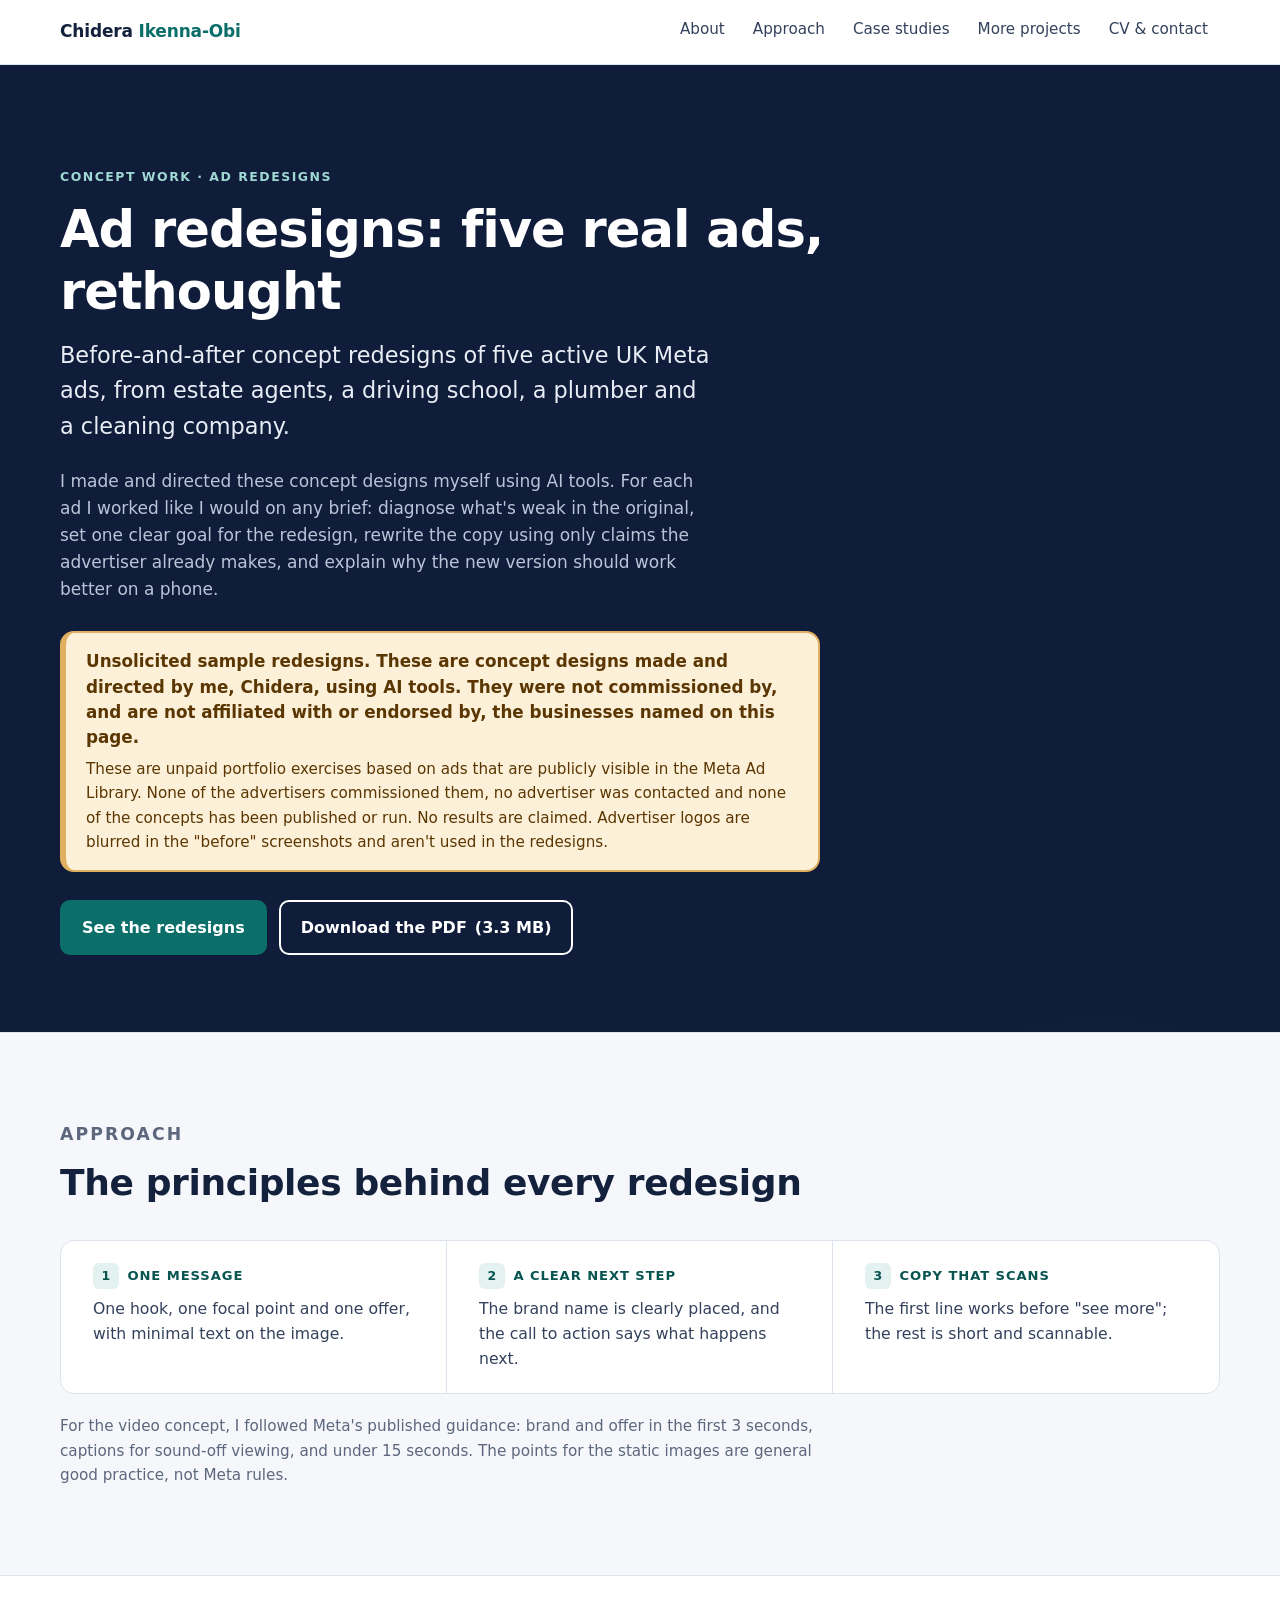
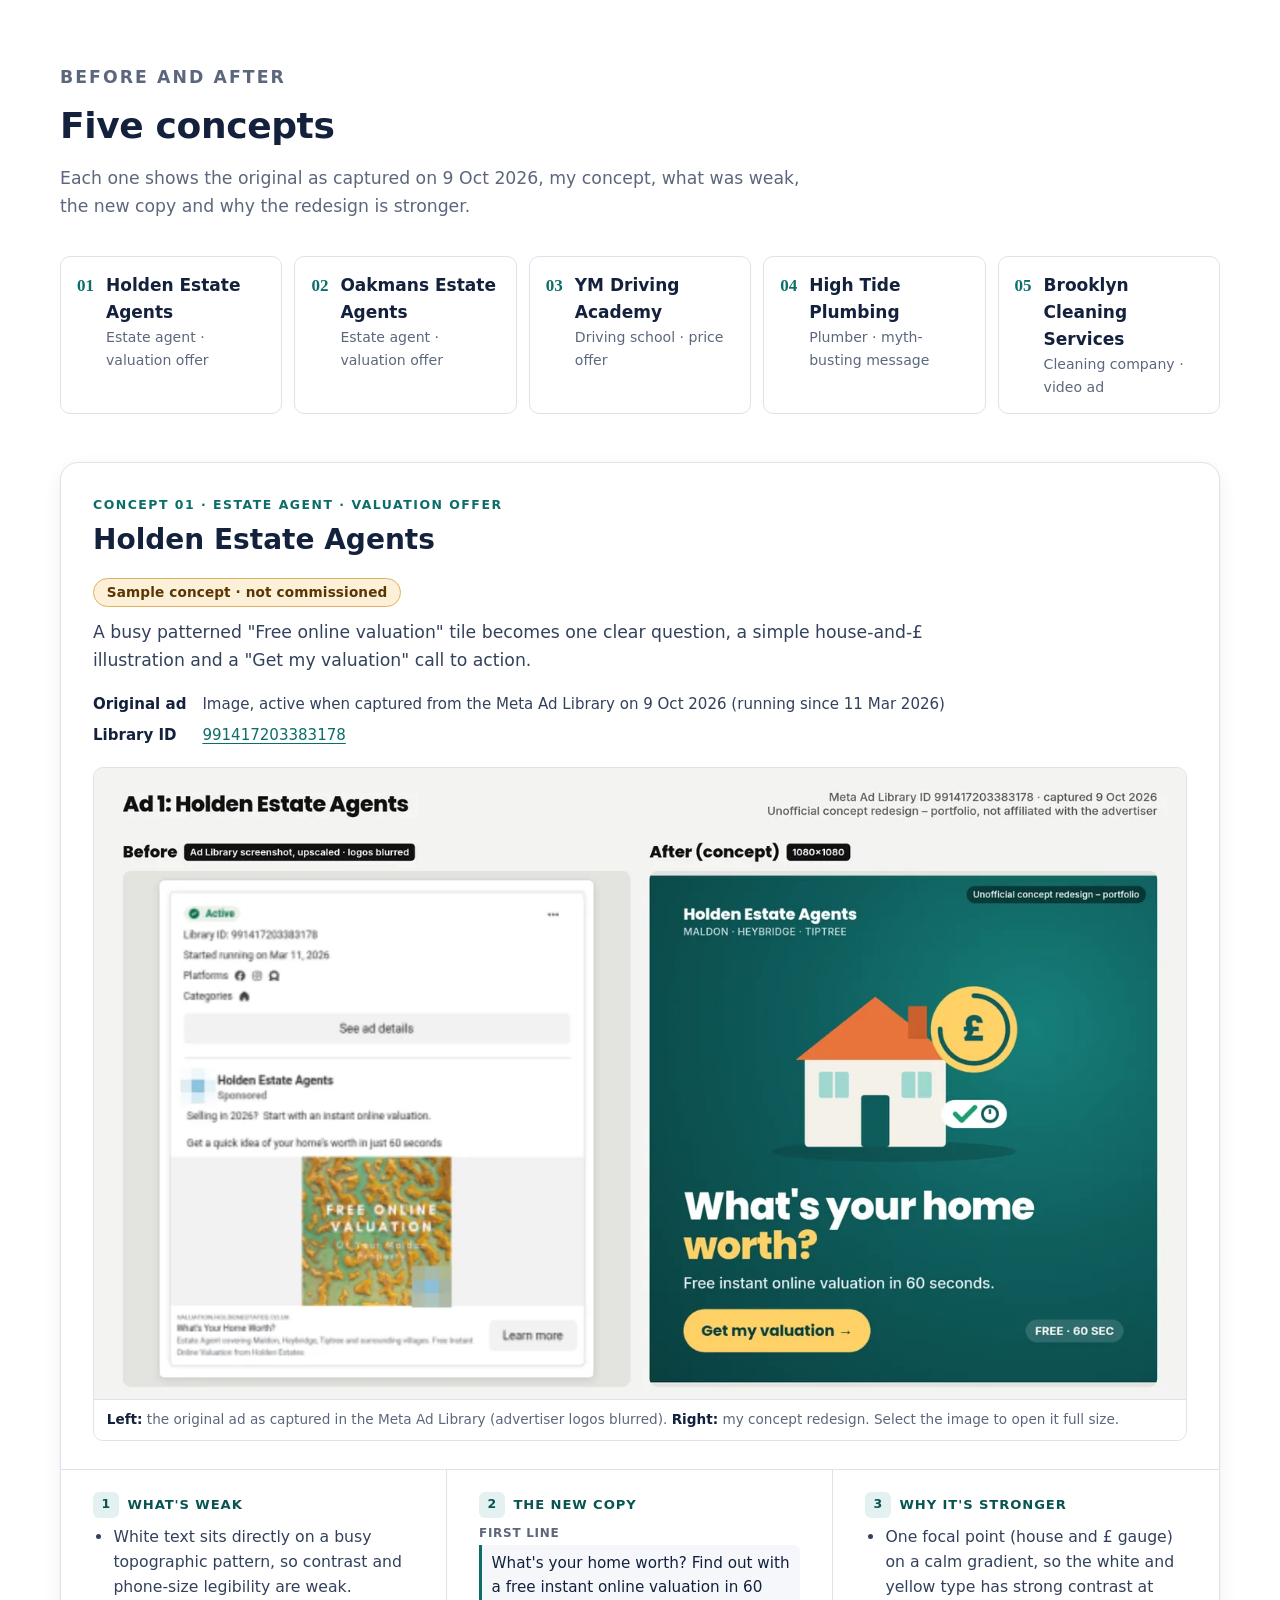
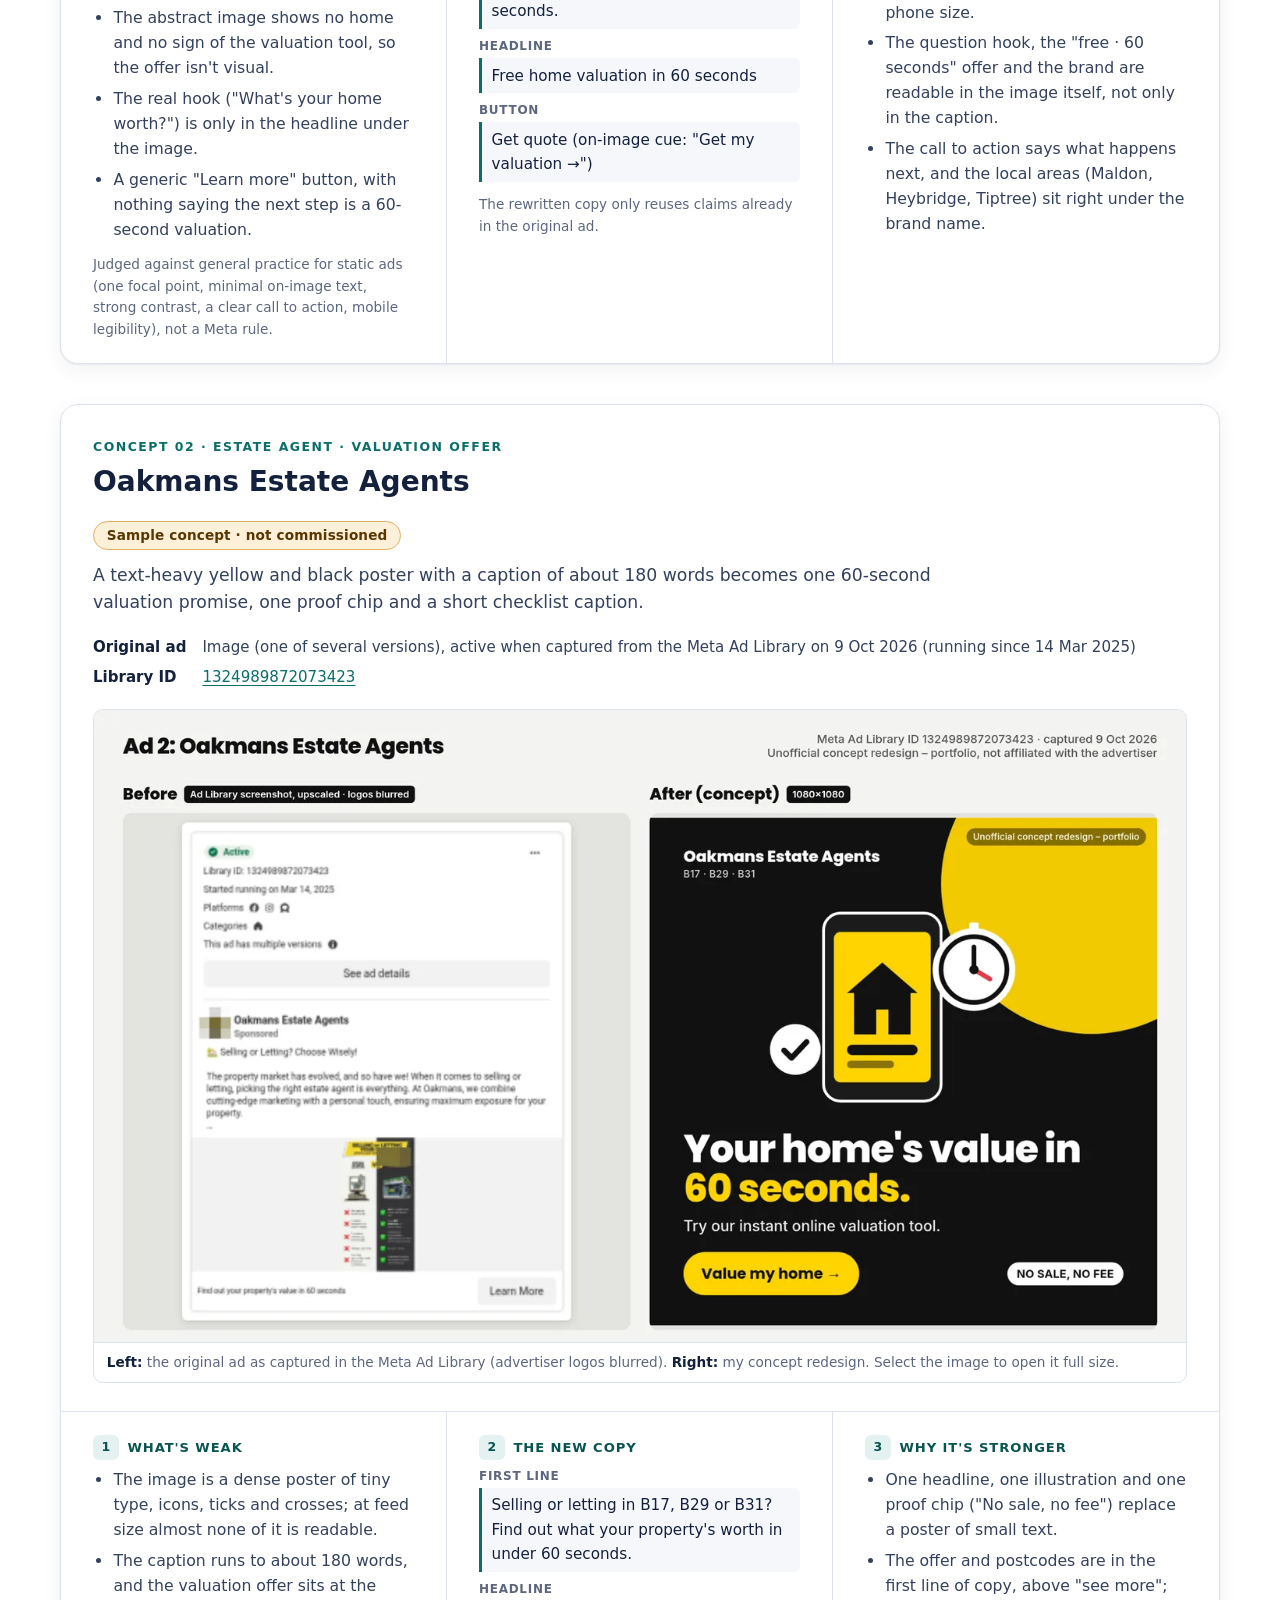
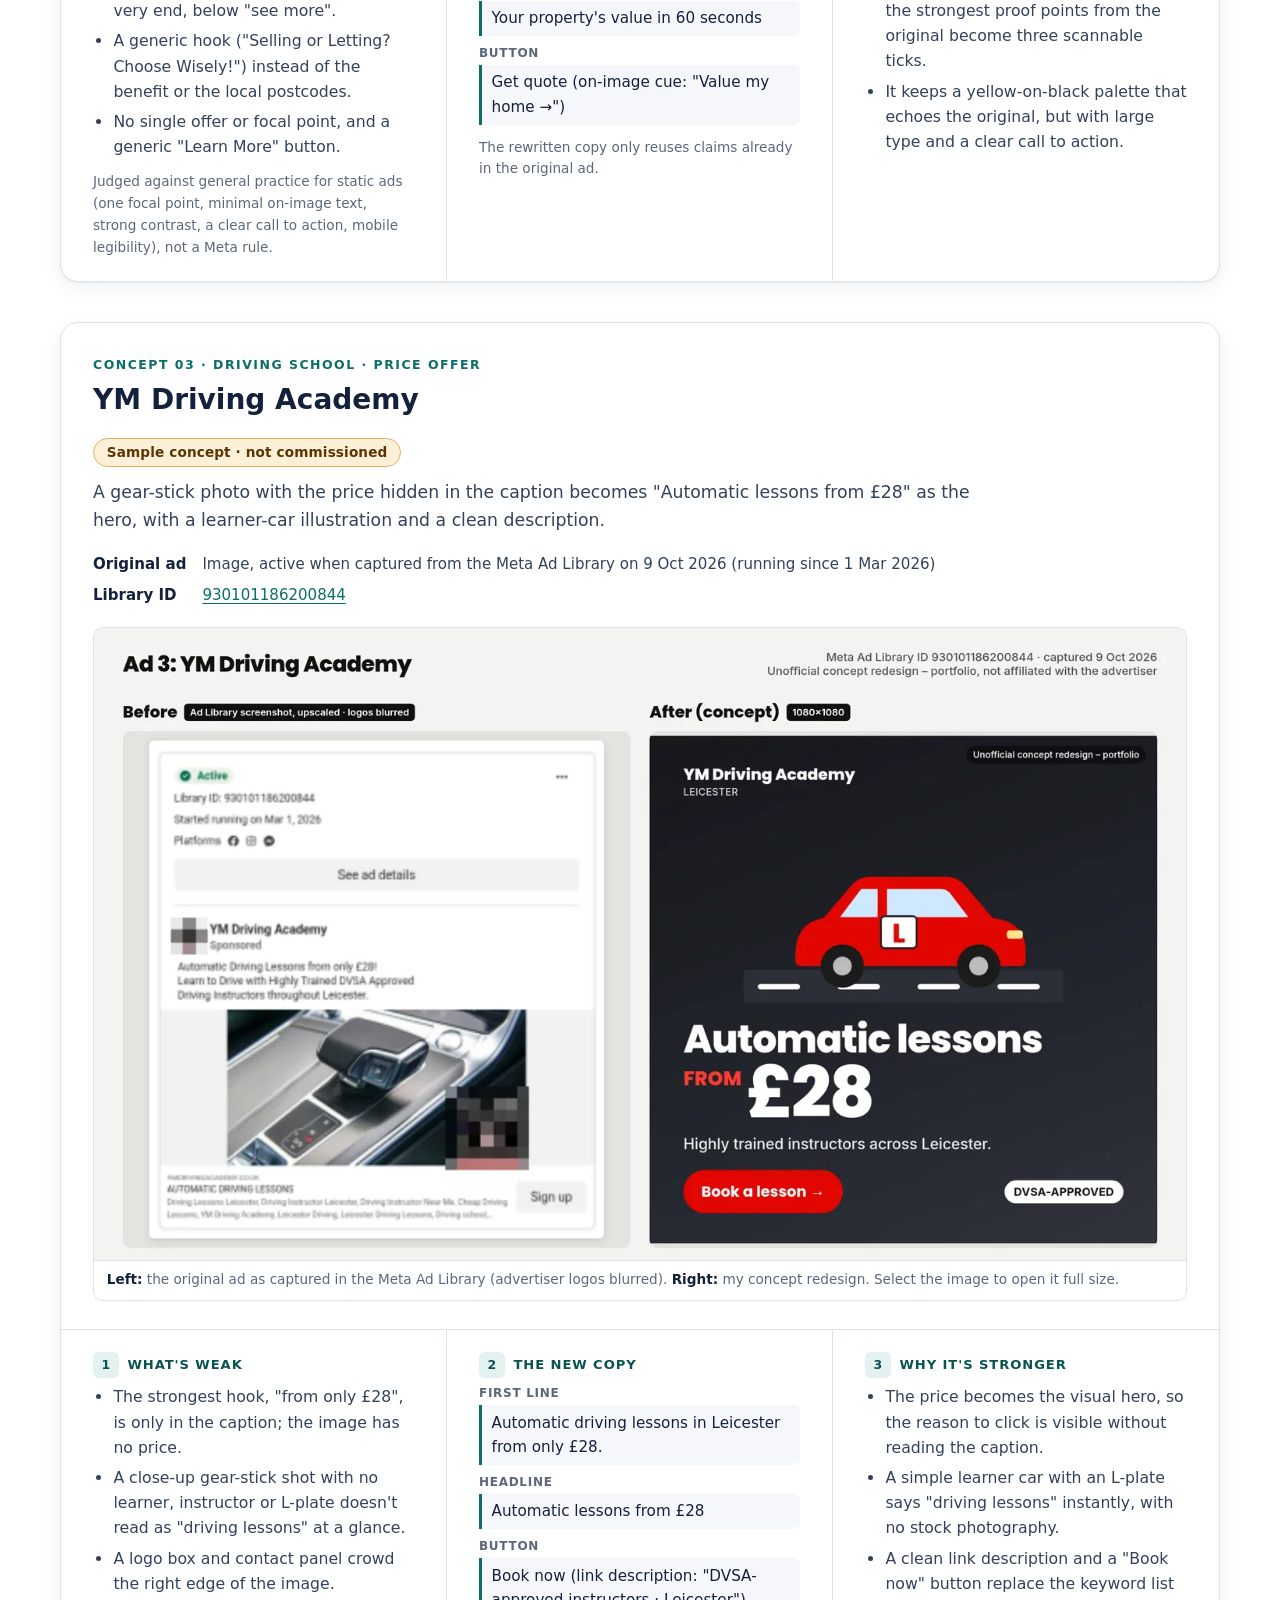
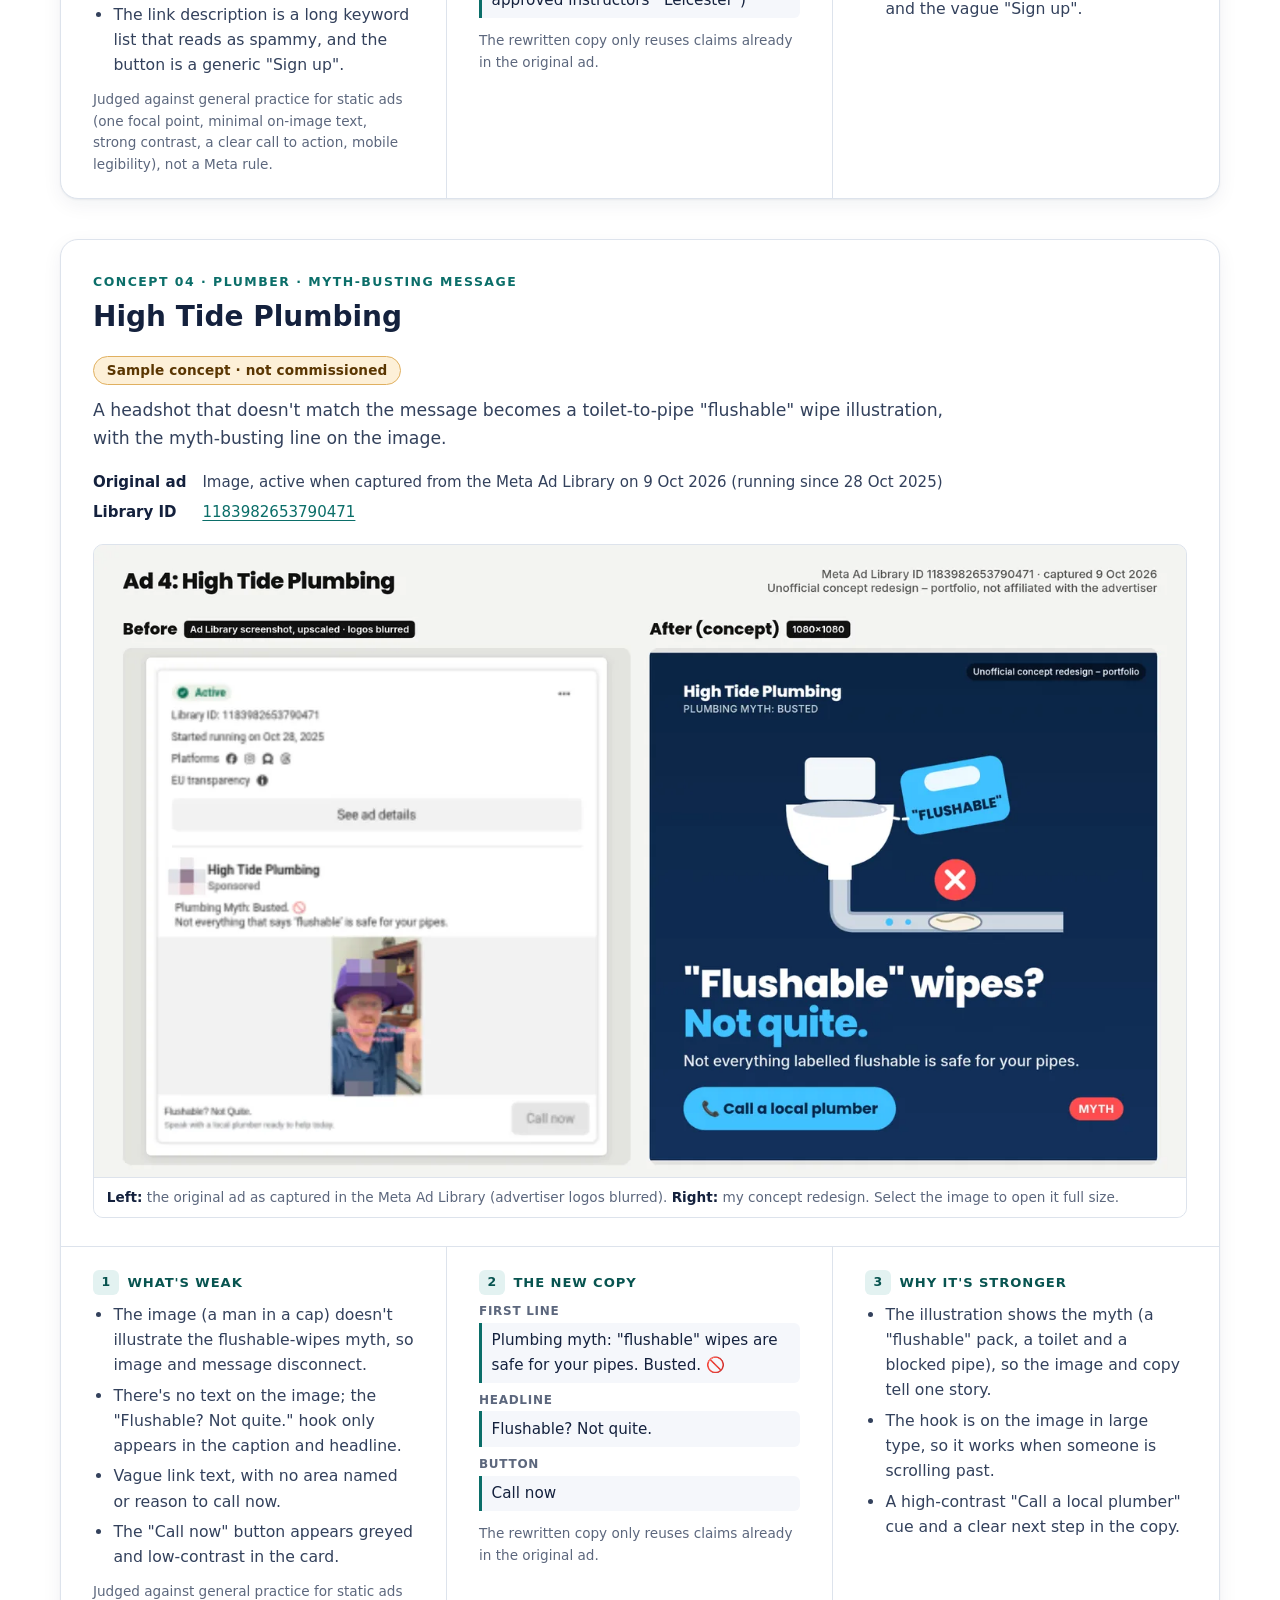
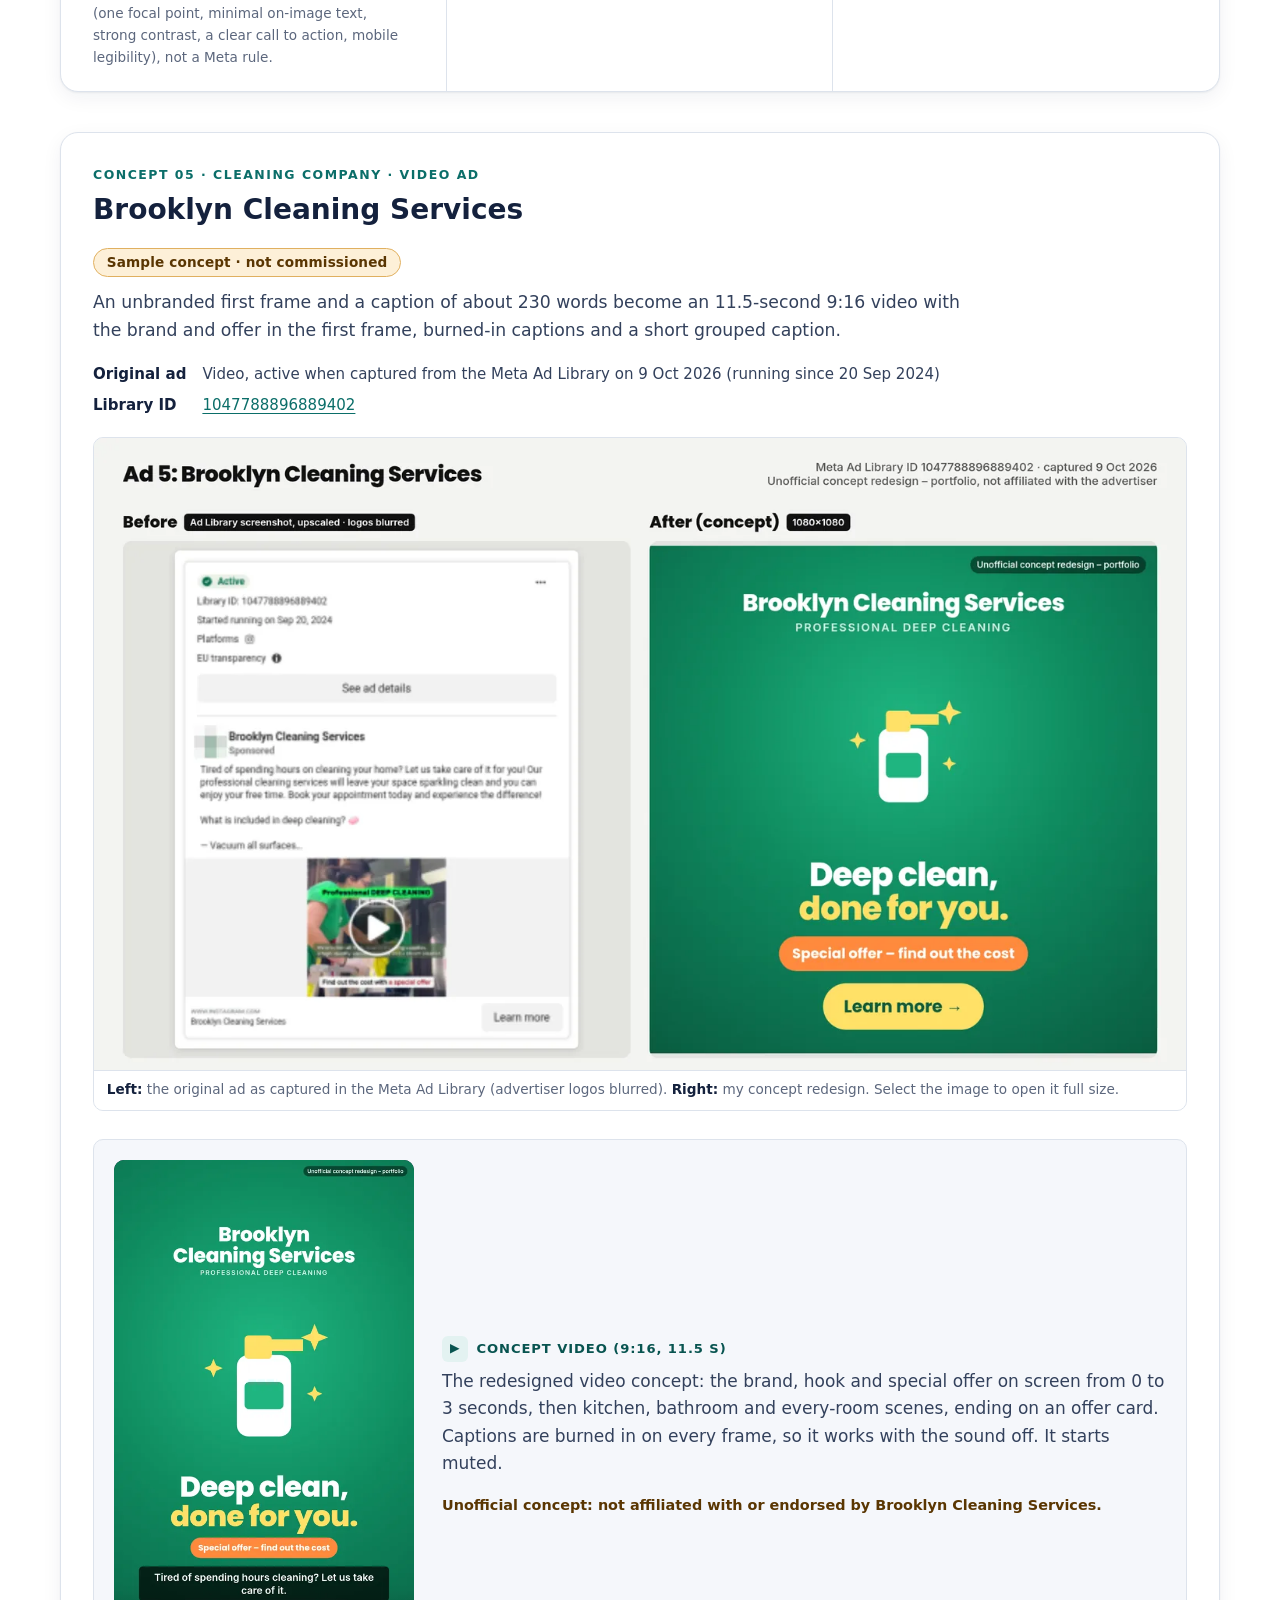
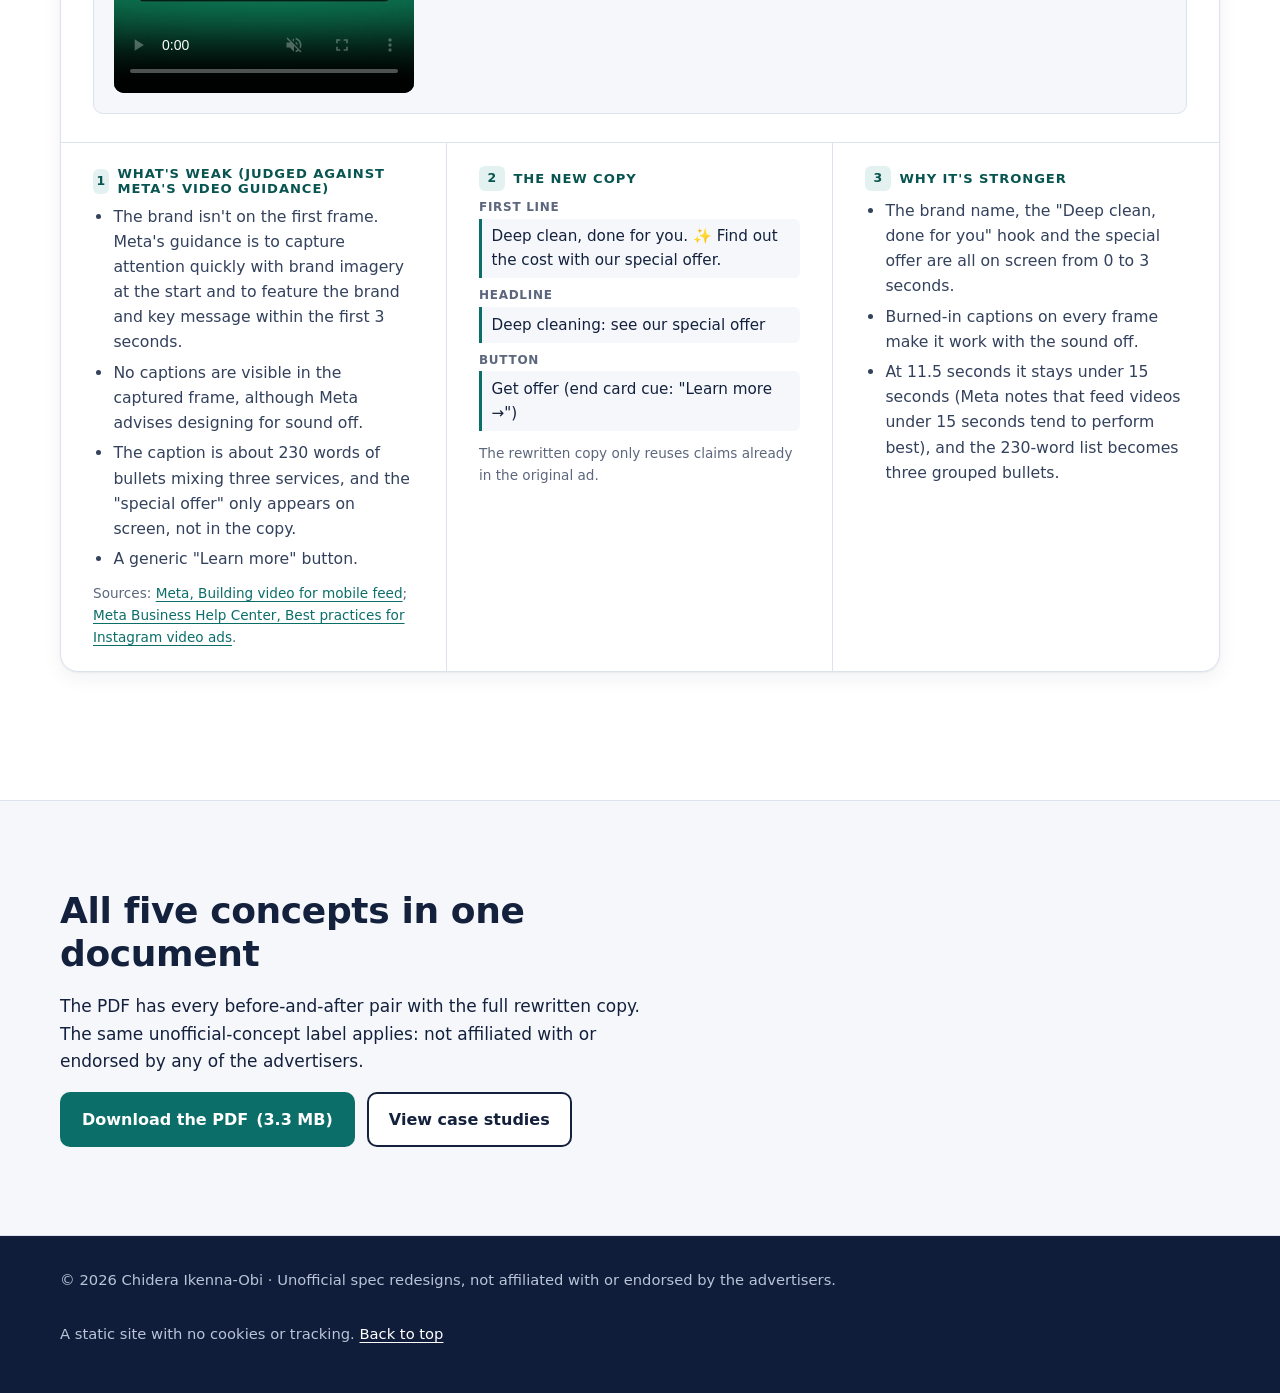
==== commit d54540b7: "Add clear sample labels to ad redesigns" ====
--- a/ad-redesigns/index.html
+++ b/ad-redesigns/index.html
@@ -39,7 +39,7 @@
         <p class="lede">Before-and-after concept redesigns of five active UK Meta ads, from estate agents, a driving school, a plumber and a cleaning company.</p>
         <p class="sub">I made and directed these concept designs myself using AI tools. For each ad I worked like I would on any brief: diagnose what's weak in the original, set one clear goal for the redesign, rewrite the copy using only claims the advertiser already makes, and explain why the new version should work better on a phone.</p>
         <div class="sim-notice" role="note" aria-label="Unofficial concept notice">
-          <p><strong>Unofficial spec redesigns: not affiliated with or endorsed by the advertisers.</strong></p>
+          <p class="sim-notice-title"><strong>Unsolicited sample redesigns. These are concept designs made and directed by me, Chidera, using AI tools. They were not commissioned by, and are not affiliated with or endorsed by, the businesses named on this page.</strong></p>
           <p>These are unpaid portfolio exercises based on ads that are publicly visible in the Meta Ad Library. None of the advertisers commissioned them, no advertiser was contacted and none of the concepts has been published or run. No results are claimed. Advertiser logos are blurred in the "before" screenshots and aren't used in the redesigns.</p>
         </div>
         <div class="btn-row ad-hero-btns">
@@ -79,7 +79,8 @@
         <article class="case ad-case" id="ad-1" aria-labelledby="ad-1-title">
           <div class="ad-head">
             <p class="eyebrow">Concept 01 · Estate agent · valuation offer</p>
-            <h3 id="ad-1-title">Holden Estate Agents <span class="sim-tag">Unofficial concept</span></h3>
+            <h3 id="ad-1-title">Holden Estate Agents</h3>
+            <p class="sample-badge">Sample concept · not commissioned</p>
             <p class="lede">A busy patterned &quot;Free online valuation&quot; tile becomes one clear question, a simple house-and-£ illustration and a &quot;Get my valuation&quot; call to action.</p>
             <dl class="facts">
               <dt>Original ad</dt><dd>Image, active when captured from the Meta Ad Library on 9 Oct 2026 (running since 11 Mar 2026)</dd>
@@ -111,7 +112,8 @@
         <article class="case ad-case" id="ad-2" aria-labelledby="ad-2-title">
           <div class="ad-head">
             <p class="eyebrow">Concept 02 · Estate agent · valuation offer</p>
-            <h3 id="ad-2-title">Oakmans Estate Agents <span class="sim-tag">Unofficial concept</span></h3>
+            <h3 id="ad-2-title">Oakmans Estate Agents</h3>
+            <p class="sample-badge">Sample concept · not commissioned</p>
             <p class="lede">A text-heavy yellow and black poster with a caption of about 180 words becomes one 60-second valuation promise, one proof chip and a short checklist caption.</p>
             <dl class="facts">
               <dt>Original ad</dt><dd>Image (one of several versions), active when captured from the Meta Ad Library on 9 Oct 2026 (running since 14 Mar 2025)</dd>
@@ -143,7 +145,8 @@
         <article class="case ad-case" id="ad-3" aria-labelledby="ad-3-title">
           <div class="ad-head">
             <p class="eyebrow">Concept 03 · Driving school · price offer</p>
-            <h3 id="ad-3-title">YM Driving Academy <span class="sim-tag">Unofficial concept</span></h3>
+            <h3 id="ad-3-title">YM Driving Academy</h3>
+            <p class="sample-badge">Sample concept · not commissioned</p>
             <p class="lede">A gear-stick photo with the price hidden in the caption becomes &quot;Automatic lessons from £28&quot; as the hero, with a learner-car illustration and a clean description.</p>
             <dl class="facts">
               <dt>Original ad</dt><dd>Image, active when captured from the Meta Ad Library on 9 Oct 2026 (running since 1 Mar 2026)</dd>
@@ -175,7 +178,8 @@
         <article class="case ad-case" id="ad-4" aria-labelledby="ad-4-title">
           <div class="ad-head">
             <p class="eyebrow">Concept 04 · Plumber · myth-busting message</p>
-            <h3 id="ad-4-title">High Tide Plumbing <span class="sim-tag">Unofficial concept</span></h3>
+            <h3 id="ad-4-title">High Tide Plumbing</h3>
+            <p class="sample-badge">Sample concept · not commissioned</p>
             <p class="lede">A headshot that doesn&#x27;t match the message becomes a toilet-to-pipe &quot;flushable&quot; wipe illustration, with the myth-busting line on the image.</p>
             <dl class="facts">
               <dt>Original ad</dt><dd>Image, active when captured from the Meta Ad Library on 9 Oct 2026 (running since 28 Oct 2025)</dd>
@@ -207,7 +211,8 @@
         <article class="case ad-case" id="ad-5" aria-labelledby="ad-5-title">
           <div class="ad-head">
             <p class="eyebrow">Concept 05 · Cleaning company · video ad</p>
-            <h3 id="ad-5-title">Brooklyn Cleaning Services <span class="sim-tag">Unofficial concept</span></h3>
+            <h3 id="ad-5-title">Brooklyn Cleaning Services</h3>
+            <p class="sample-badge">Sample concept · not commissioned</p>
             <p class="lede">An unbranded first frame and a caption of about 230 words become an 11.5-second 9:16 video with the brand and offer in the first frame, burned-in captions and a short grouped caption.</p>
             <dl class="facts">
               <dt>Original ad</dt><dd>Video, active when captured from the Meta Ad Library on 9 Oct 2026 (running since 20 Sep 2024)</dd>
--- a/assets/css/styles.css
+++ b/assets/css/styles.css
@@ -219,7 +219,7 @@
 
 /* Ad redesigns: unofficial concept page (/ad-redesigns/). Notice, tag and step styles match the simulated-project page. */
 .hero-sim h1 { font-size: clamp(2rem, 5vw, 3.2rem); max-width: 22ch; }
-.sim-notice { margin-top: 1.75rem; max-width: 760px; background: #fdf0d8; color: #5a3602; border: 2px solid #e0b060; border-radius: var(--radius); padding: 1rem 1.25rem; }
+.sim-notice { margin-top: 1.75rem; max-width: 760px; background: #fdf0d8; color: #5a3602; border: 2px solid #e0b060; border-left-width: 6px; border-radius: var(--radius); padding: 1rem 1.25rem; }
 .sim-notice p { margin: 0 0 .4em; color: #5a3602; }
 .sim-notice p:last-child { margin: 0; font-size: .95rem; }
 .sim-tag { display: inline-block; background: #fdf0d8; color: #5a3602; border: 1px solid #e0b060; border-radius: 999px; padding: .1rem .6rem; font-size: .75rem; font-weight: 700; text-transform: uppercase; letter-spacing: .05em; }
@@ -280,3 +280,6 @@
 .ad-callout img { width: 200px; aspect-ratio: 16 / 10; object-fit: cover; border-radius: 8px; border: 1px solid var(--line); }
 @media (max-width: 980px) { .ad-callout { grid-template-columns: 160px 1fr; } .ad-callout img { width: 160px; } .ad-callout .btn { grid-column: 1 / -1; justify-self: start; } }
 @media (max-width: 720px) { .sim-callout, .ad-callout { grid-template-columns: 1fr; } .ad-callout img { width: 100%; } .ad-callout .btn { justify-self: stretch; } }
+
+.sim-notice-title { font-size: 1.05rem; line-height: 1.5; }
+.sample-badge { display: inline-block; margin: .5rem 0 .75rem; background: #fdf0d8; color: #5a3602; border: 1px solid #e0b060; border-radius: 999px; padding: .25rem .8rem; font-size: .85rem; font-weight: 700; letter-spacing: .01em; line-height: 1.4; }
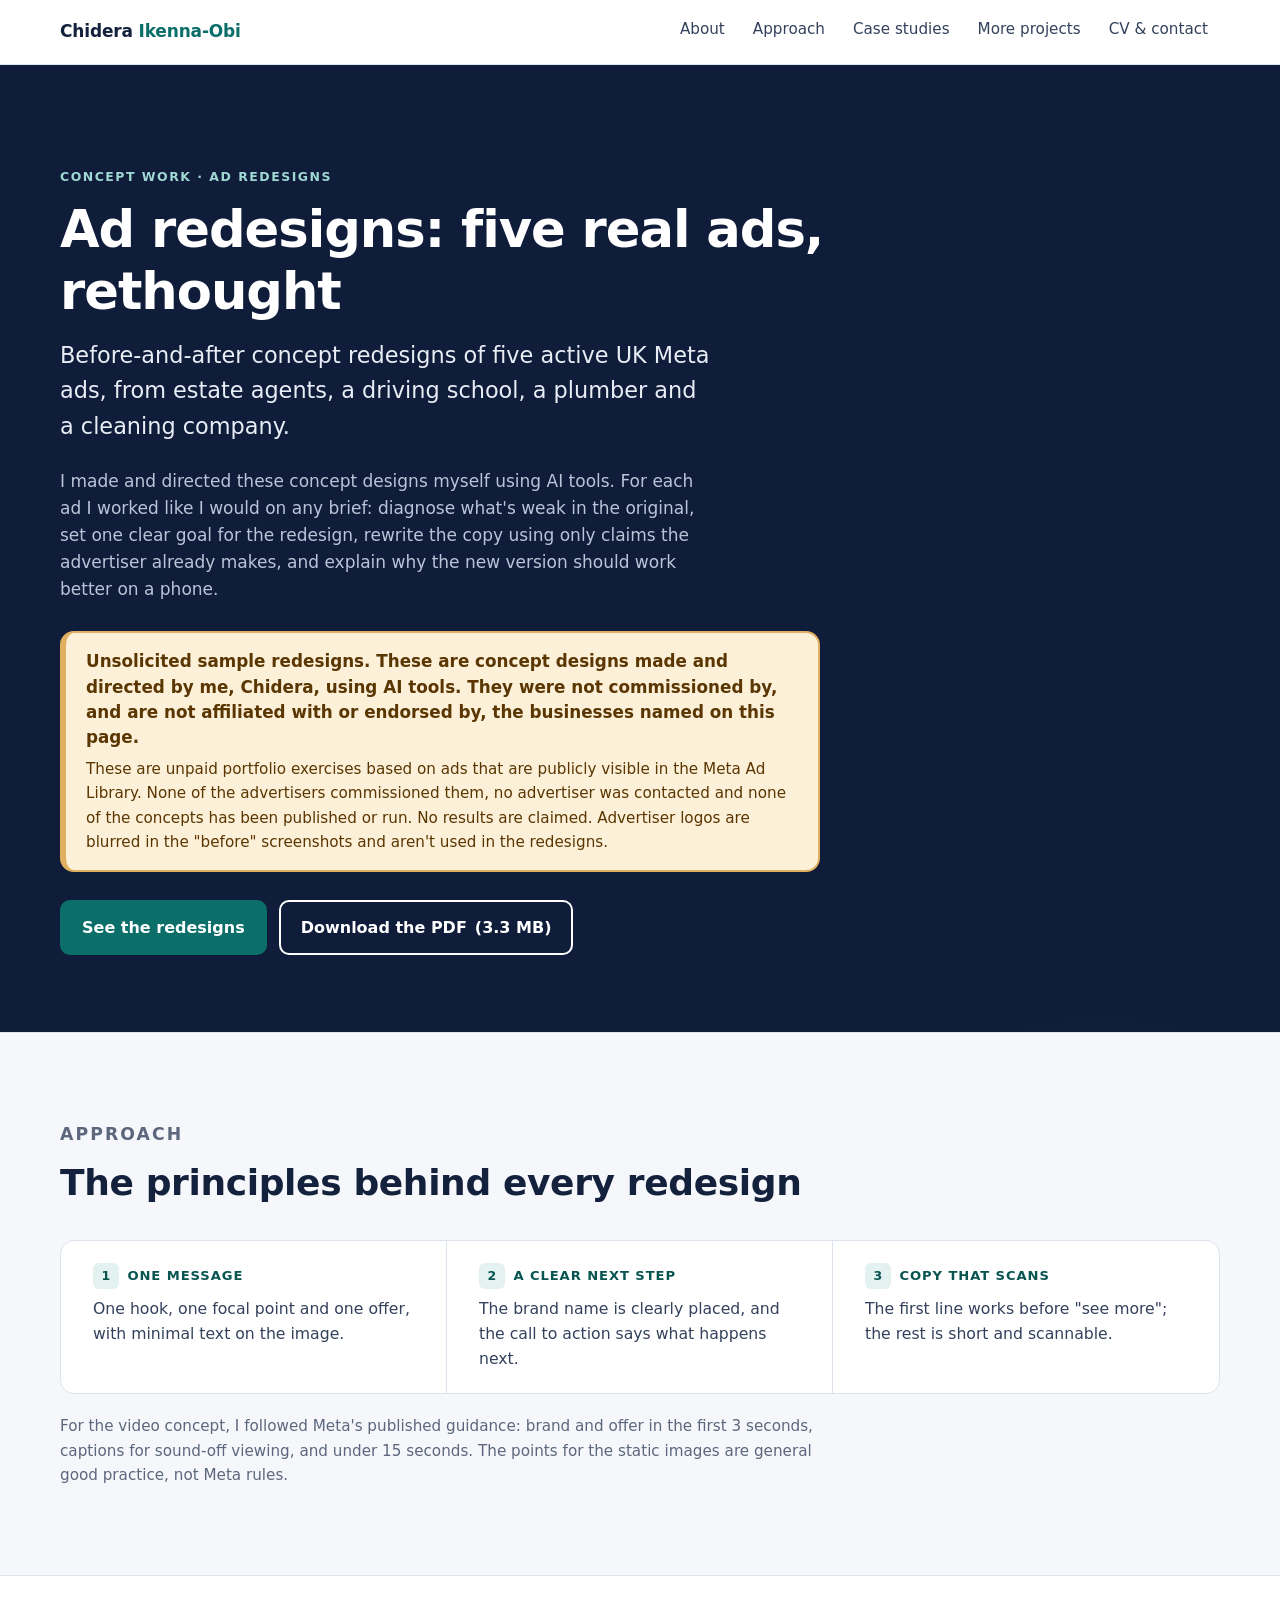
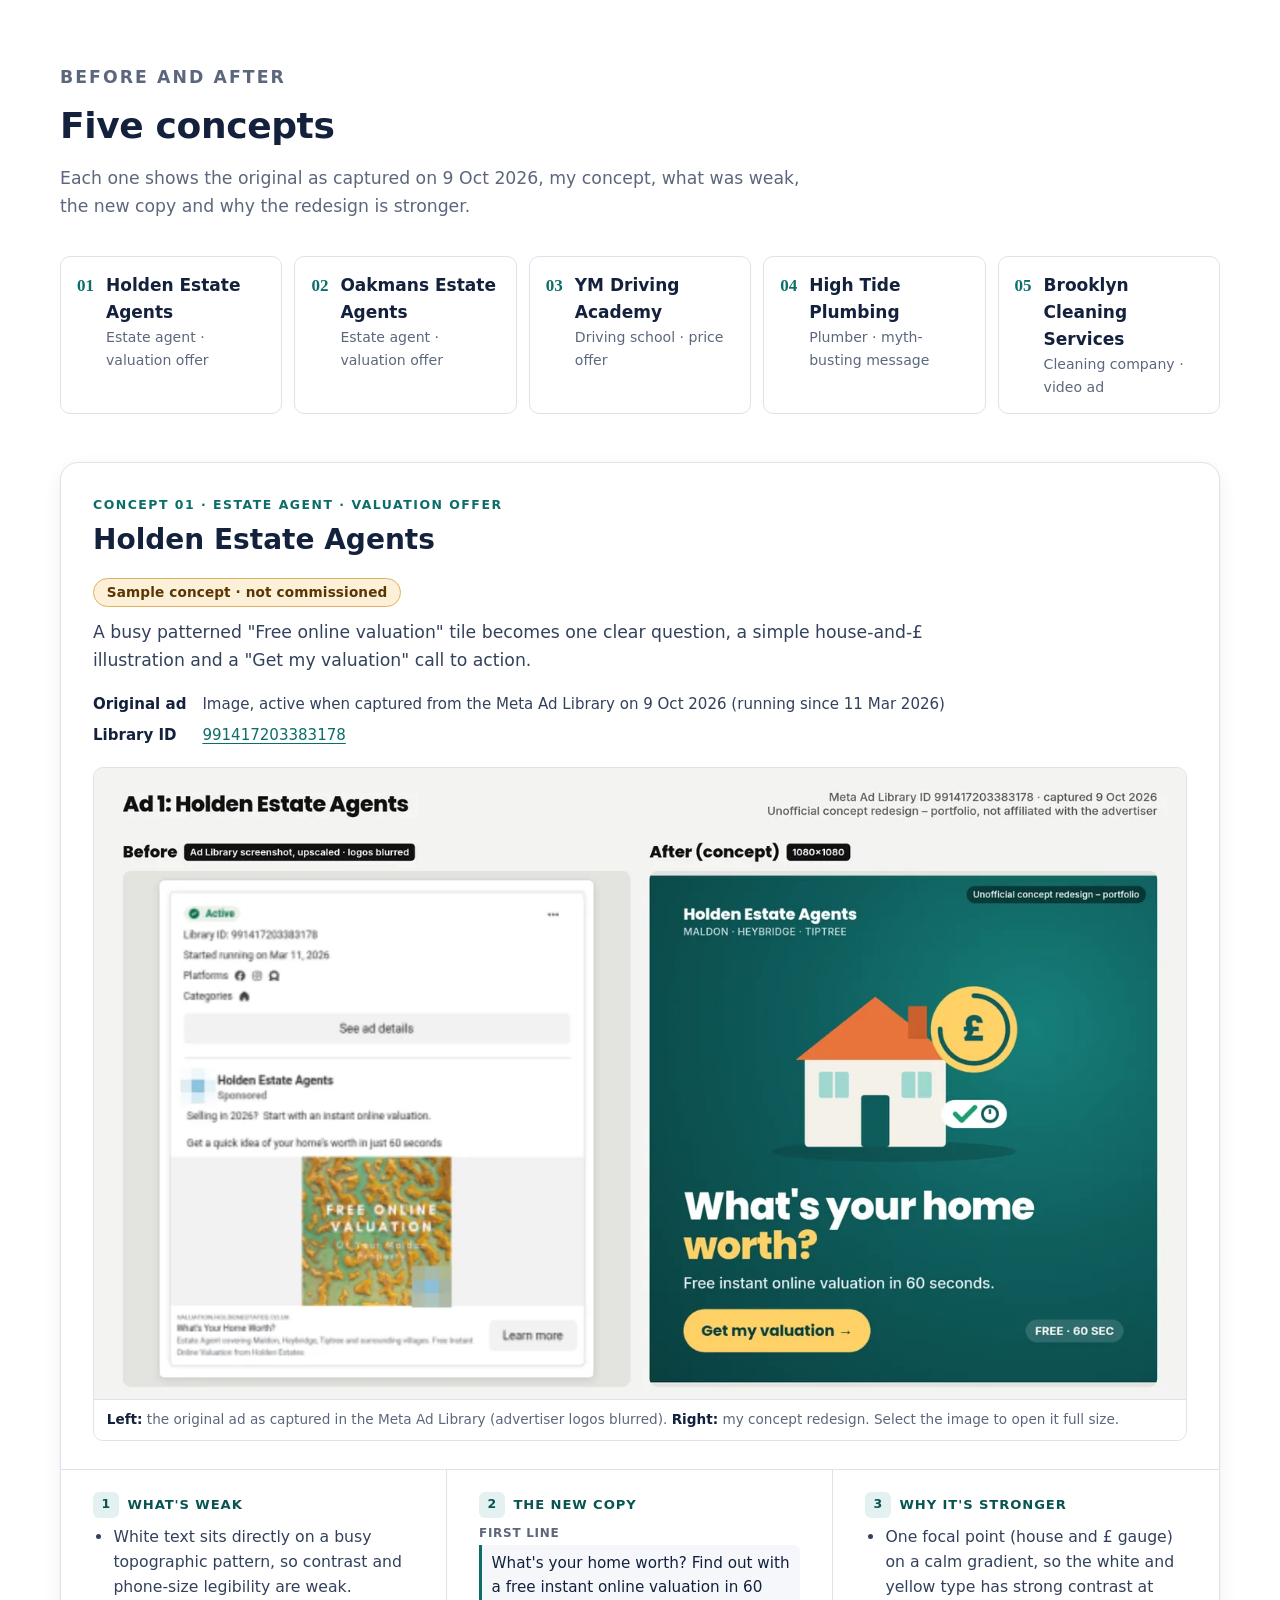
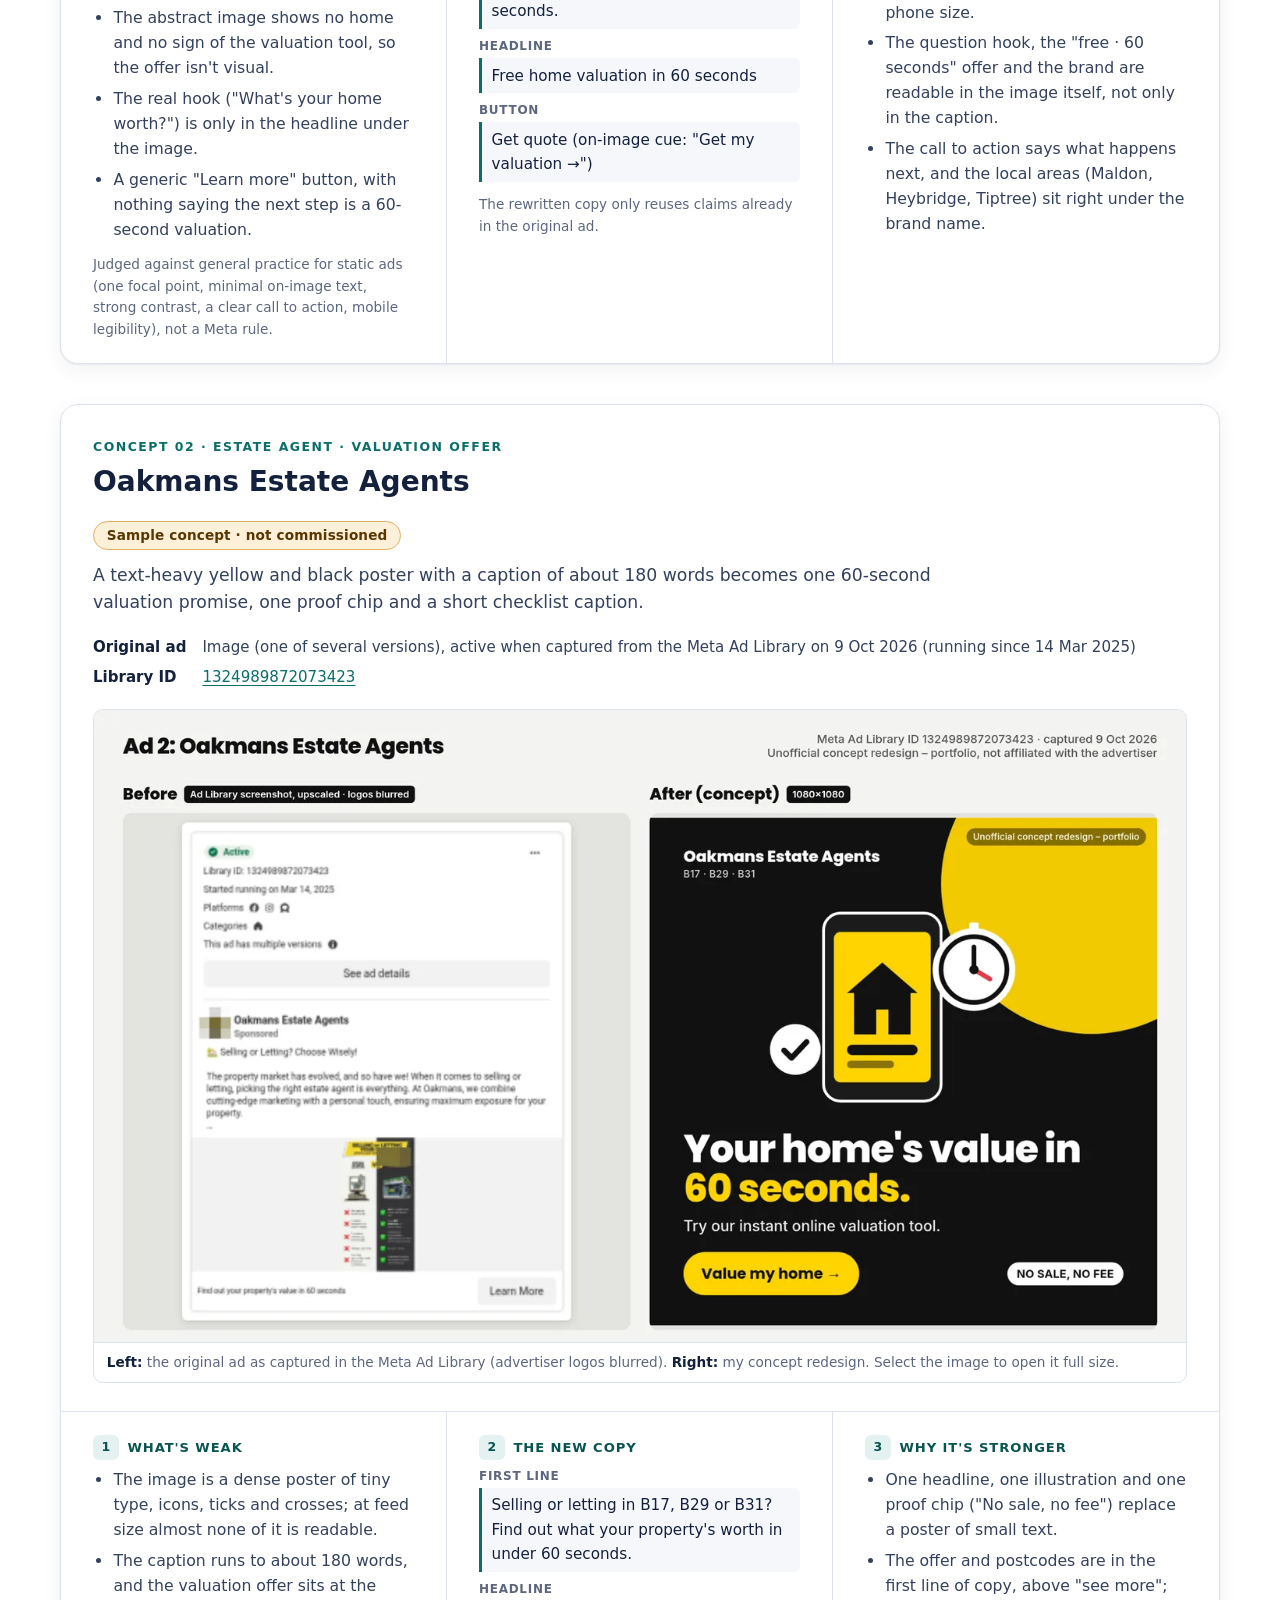
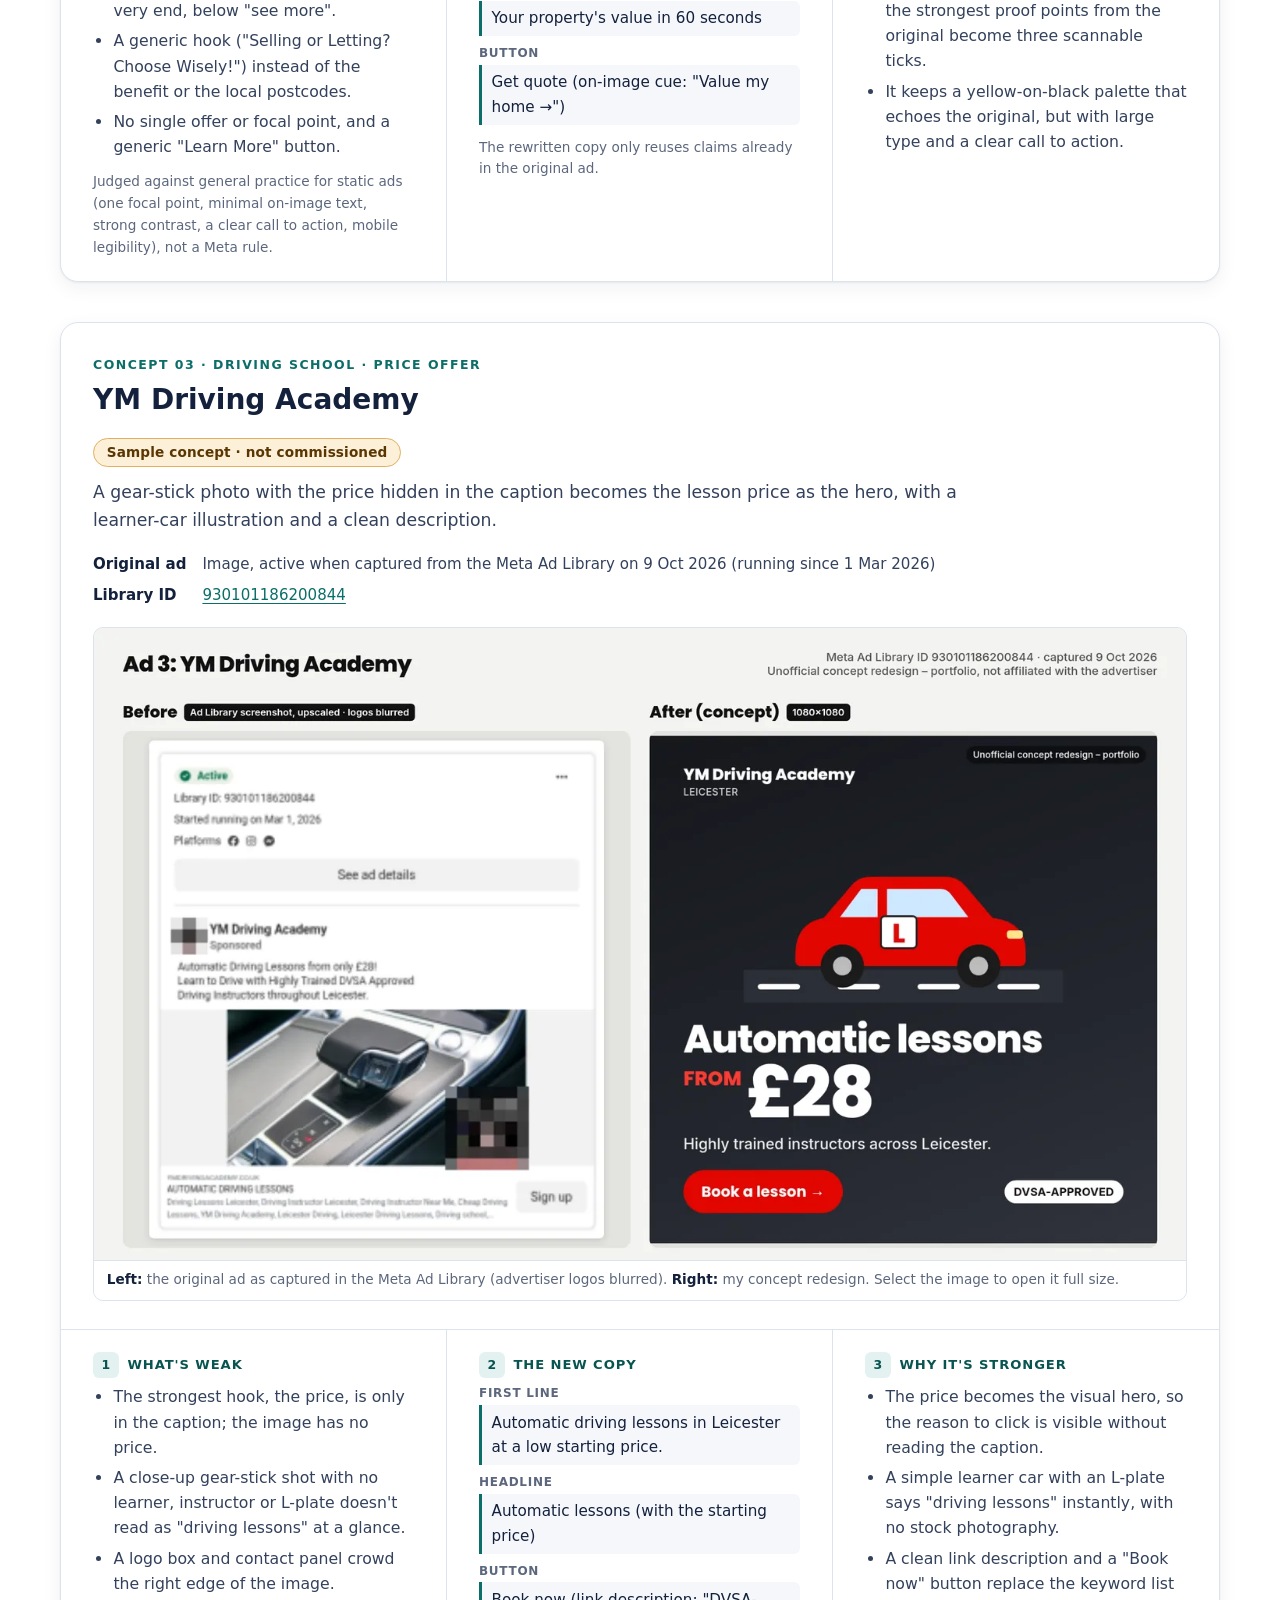
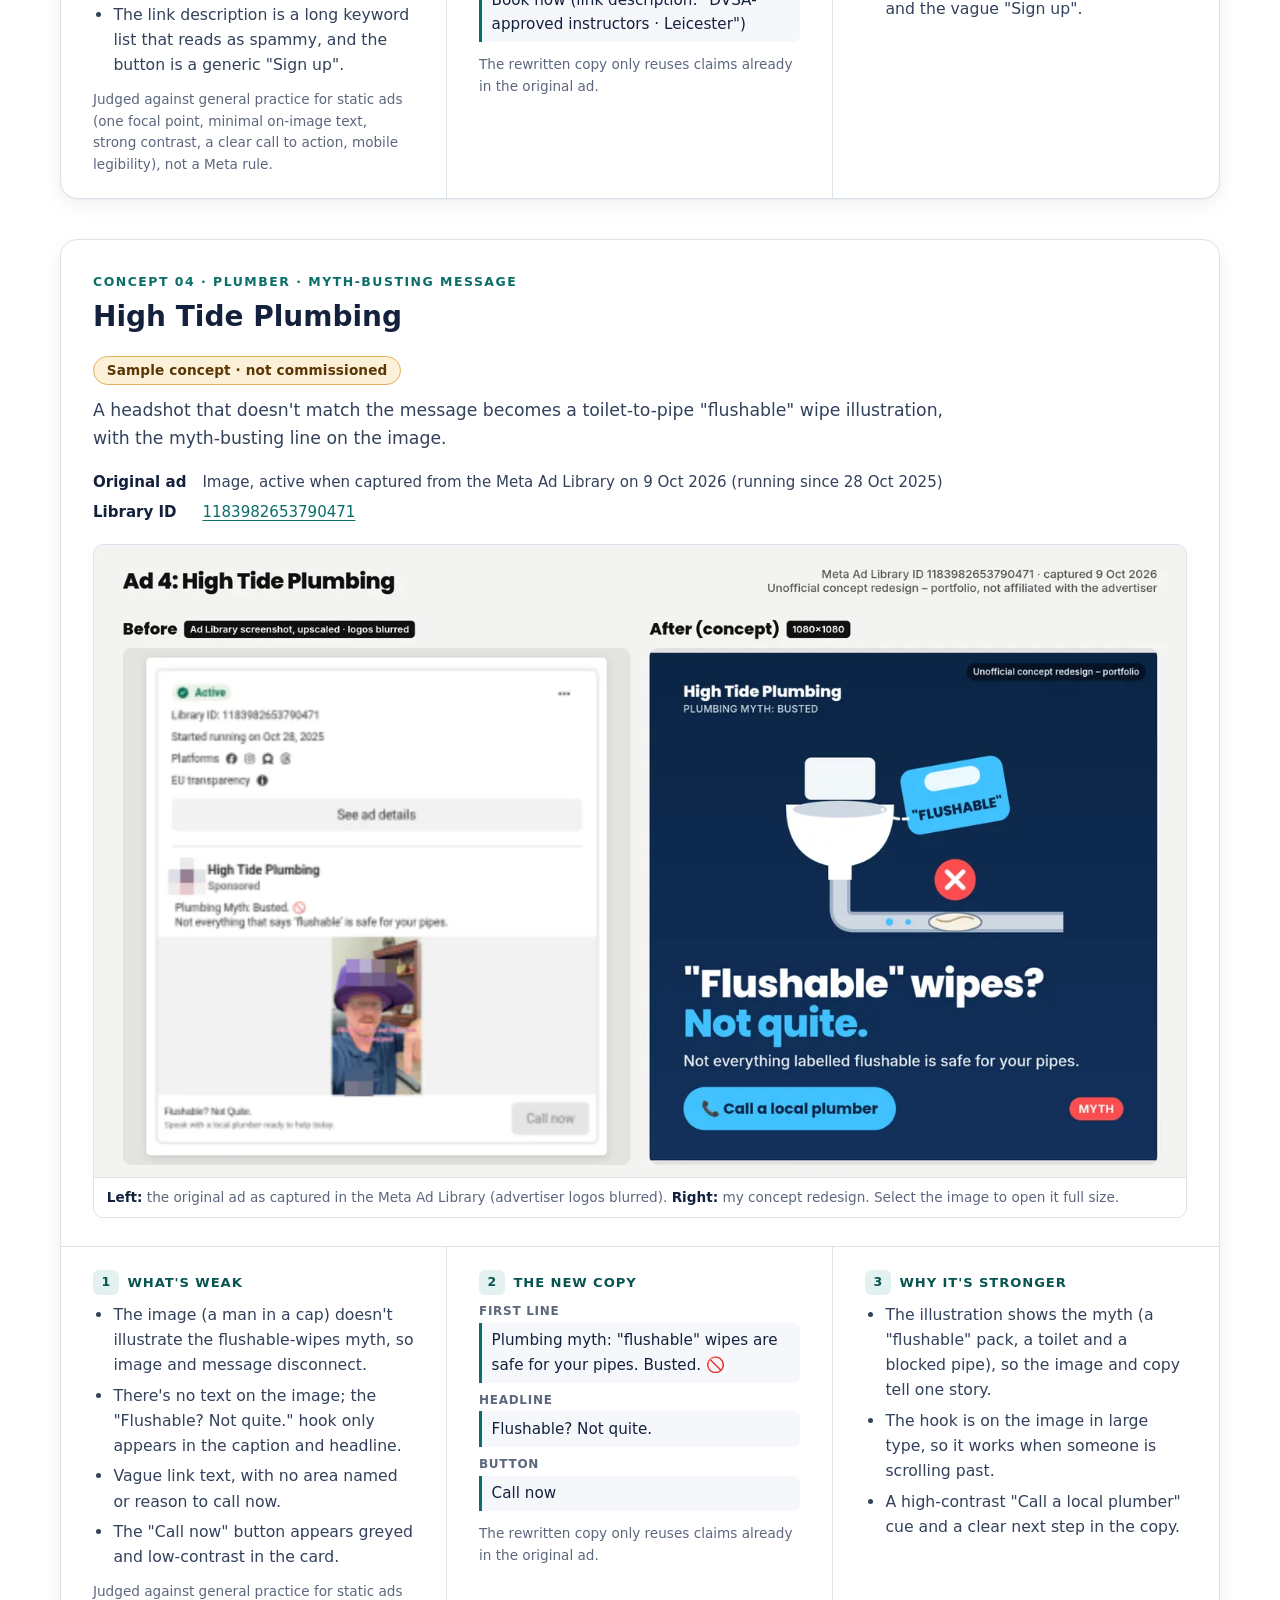
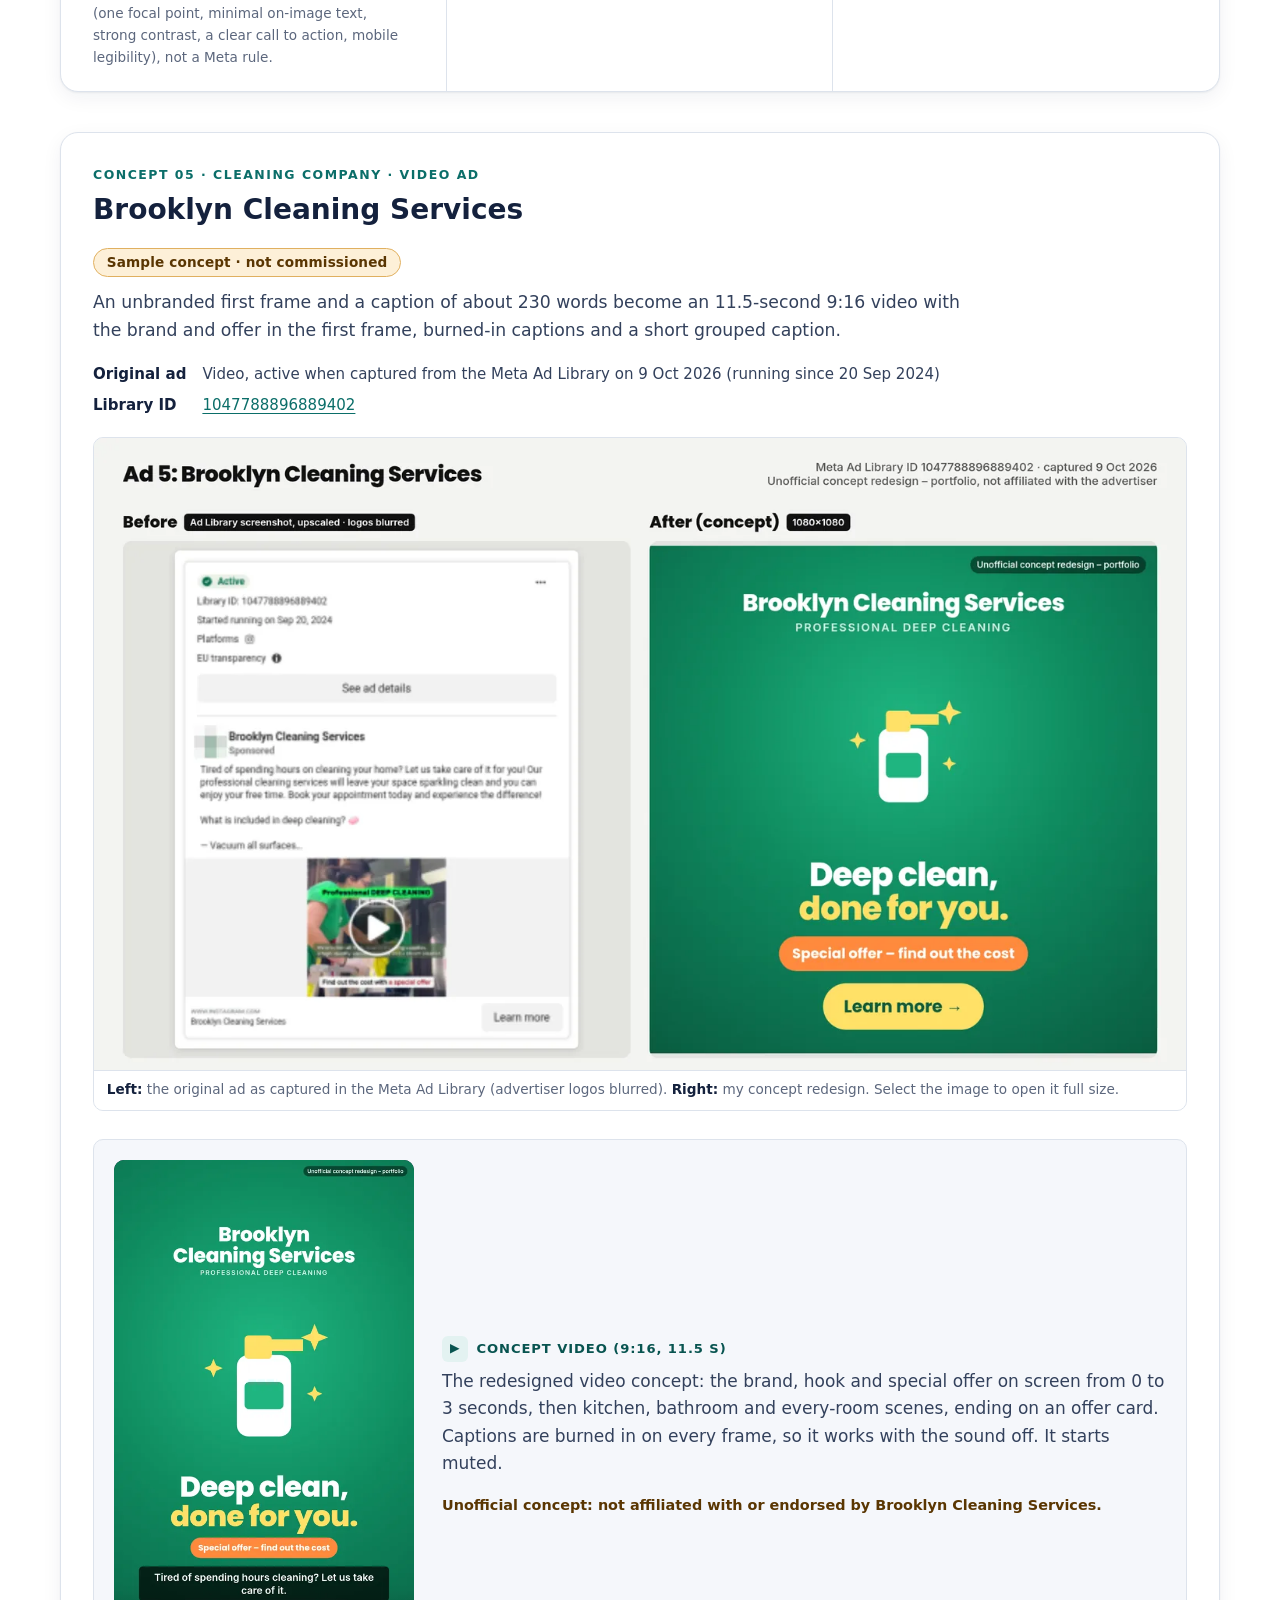
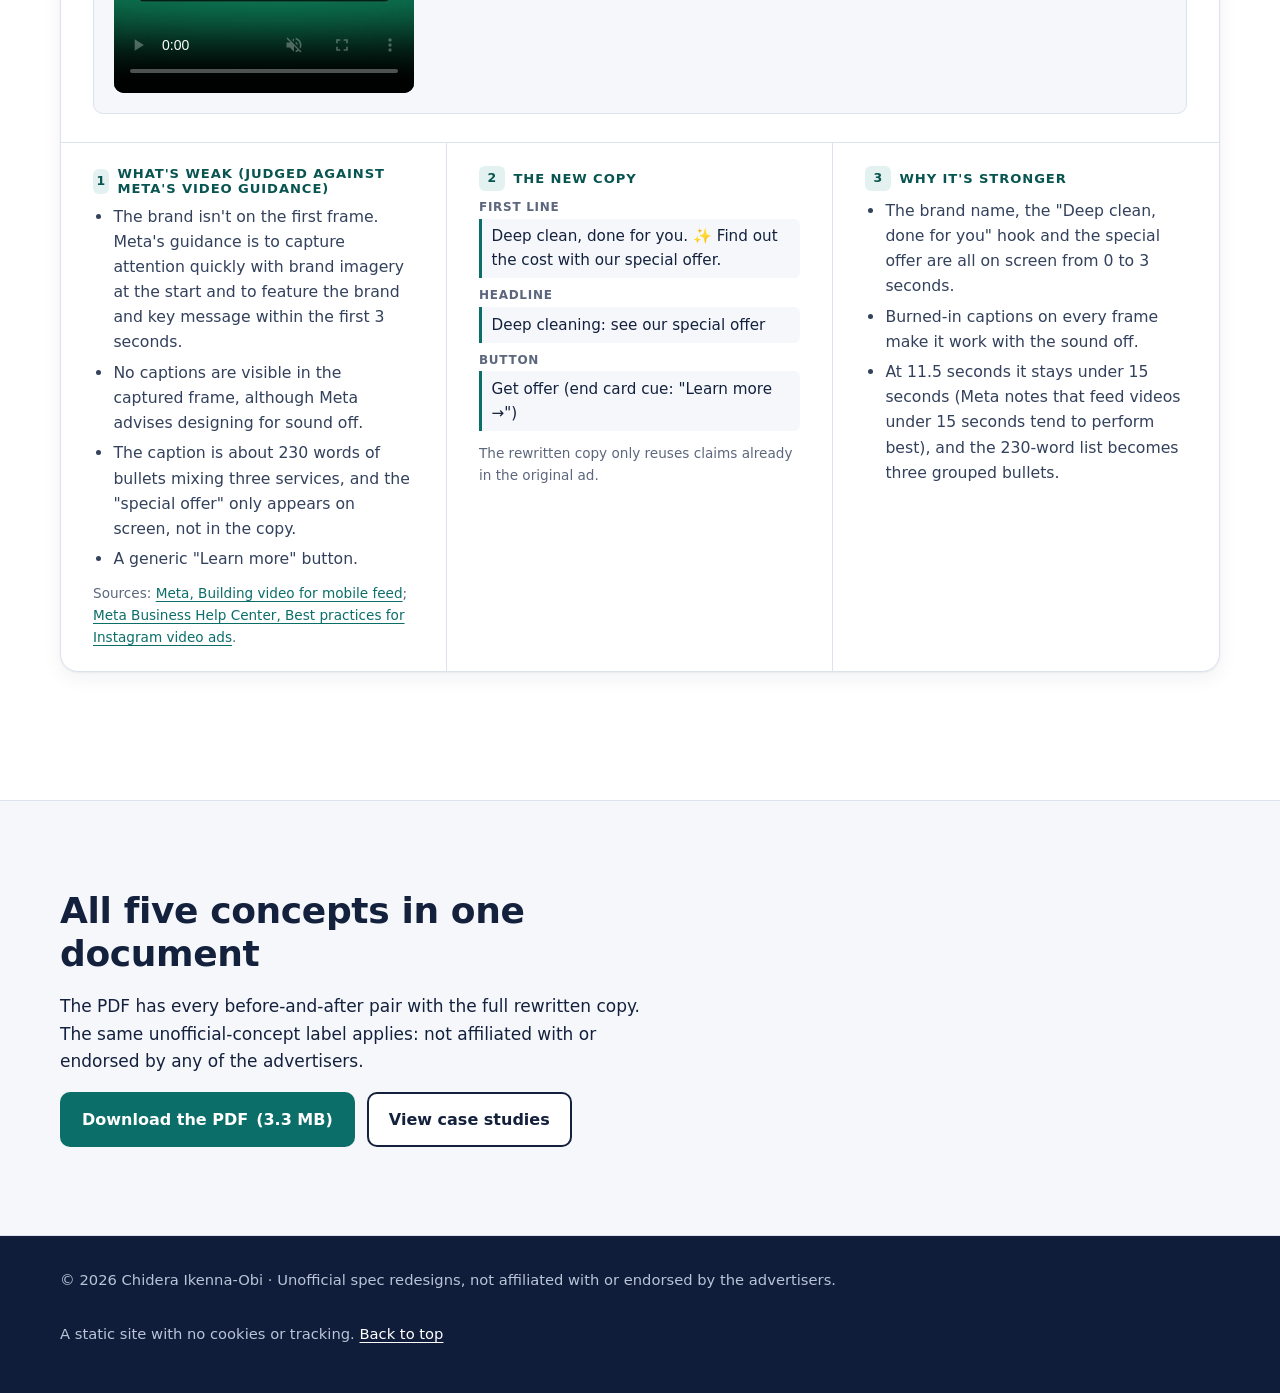
==== commit c2cfc2e6: "Remove prices; reframe Pixel Art Grid as a collaborative art tool" ====
--- a/ad-redesigns/index.html
+++ b/ad-redesigns/index.html
@@ -147,25 +147,25 @@
             <p class="eyebrow">Concept 03 · Driving school · price offer</p>
             <h3 id="ad-3-title">YM Driving Academy</h3>
             <p class="sample-badge">Sample concept · not commissioned</p>
-            <p class="lede">A gear-stick photo with the price hidden in the caption becomes &quot;Automatic lessons from £28&quot; as the hero, with a learner-car illustration and a clean description.</p>
+            <p class="lede">A gear-stick photo with the price hidden in the caption becomes the lesson price as the hero, with a learner-car illustration and a clean description.</p>
             <dl class="facts">
               <dt>Original ad</dt><dd>Image, active when captured from the Meta Ad Library on 9 Oct 2026 (running since 1 Mar 2026)</dd>
               <dt>Library ID</dt><dd><a href="https://www.facebook.com/ads/library/?id=930101186200844" target="_blank" rel="noopener nofollow">930101186200844<span class="visually-hidden"> (view the original ad in the Meta Ad Library, opens in a new tab)</span></a></dd>
             </dl>
           </div>
           <figure class="ad-figure">
-            <a href="../assets/img/ad-redesigns/ad-3-before-after-full.webp" aria-label="Open the YM Driving Academy before and after comparison full size"><img src="../assets/img/ad-redesigns/ad-3-before-after.webp" width="1400" height="810" loading="lazy" alt="Side-by-side comparison. Before: the Meta Ad Library card for the original ad, a close-up photo of a car gear stick with a logo and contact panel in the corner (blurred) and a &quot;Sign up&quot; button. After: a dark concept with a red learner car carrying an L-plate, the headline &quot;Automatic lessons from £28&quot; and a red &quot;Book a lesson&quot; button."></a>
-            <figcaption><strong>Left:</strong> the original ad as captured in the Meta Ad Library (advertiser logos blurred). <strong>Right:</strong> my concept redesign. Select the image to open it full size.</figcaption>
-          </figure>
-          <div class="case-body ad-body">
-            <section class="case-sec">
-              <h4><span class="i" aria-hidden="true">1</span>What&#x27;s weak</h4>
-              <ul><li>The strongest hook, &quot;from only £28&quot;, is only in the caption; the image has no price.</li><li>A close-up gear-stick shot with no learner, instructor or L-plate doesn&#x27;t read as &quot;driving lessons&quot; at a glance.</li><li>A logo box and contact panel crowd the right edge of the image.</li><li>The link description is a long keyword list that reads as spammy, and the button is a generic &quot;Sign up&quot;.</li></ul>
-              <p class="ad-src">Judged against general practice for static ads (one focal point, minimal on-image text, strong contrast, a clear call to action, mobile legibility), not a Meta rule.</p>
-            </section>
-            <section class="case-sec">
-              <h4><span class="i" aria-hidden="true">2</span>The new copy</h4>
-              <dl class="ad-copy"><dt>First line</dt><dd>Automatic driving lessons in Leicester from only £28.</dd><dt>Headline</dt><dd>Automatic lessons from £28</dd><dt>Button</dt><dd>Book now (link description: &quot;DVSA-approved instructors · Leicester&quot;)</dd></dl>
+            <a href="../assets/img/ad-redesigns/ad-3-before-after-full.webp" aria-label="Open the YM Driving Academy before and after comparison full size"><img src="../assets/img/ad-redesigns/ad-3-before-after.webp" width="1400" height="810" loading="lazy" alt="Side-by-side comparison. Before: the Meta Ad Library card for the original ad, a close-up photo of a car gear stick with a logo and contact panel in the corner (blurred) and a &quot;Sign up&quot; button. After: a dark concept with a red learner car carrying an L-plate, a price headline and a red &quot;Book a lesson&quot; button."></a>
+            <figcaption><strong>Left:</strong> the original ad as captured in the Meta Ad Library (advertiser logos blurred). <strong>Right:</strong> my concept redesign. Select the image to open it full size.</figcaption>
+          </figure>
+          <div class="case-body ad-body">
+            <section class="case-sec">
+              <h4><span class="i" aria-hidden="true">1</span>What&#x27;s weak</h4>
+              <ul><li>The strongest hook, the price, is only in the caption; the image has no price.</li><li>A close-up gear-stick shot with no learner, instructor or L-plate doesn&#x27;t read as &quot;driving lessons&quot; at a glance.</li><li>A logo box and contact panel crowd the right edge of the image.</li><li>The link description is a long keyword list that reads as spammy, and the button is a generic &quot;Sign up&quot;.</li></ul>
+              <p class="ad-src">Judged against general practice for static ads (one focal point, minimal on-image text, strong contrast, a clear call to action, mobile legibility), not a Meta rule.</p>
+            </section>
+            <section class="case-sec">
+              <h4><span class="i" aria-hidden="true">2</span>The new copy</h4>
+              <dl class="ad-copy"><dt>First line</dt><dd>Automatic driving lessons in Leicester at a low starting price.</dd><dt>Headline</dt><dd>Automatic lessons (with the starting price)</dd><dt>Button</dt><dd>Book now (link description: &quot;DVSA-approved instructors · Leicester&quot;)</dd></dl>
               <p class="ad-src">The rewritten copy only reuses claims already in the original ad.</p>
             </section>
             <section class="case-sec">
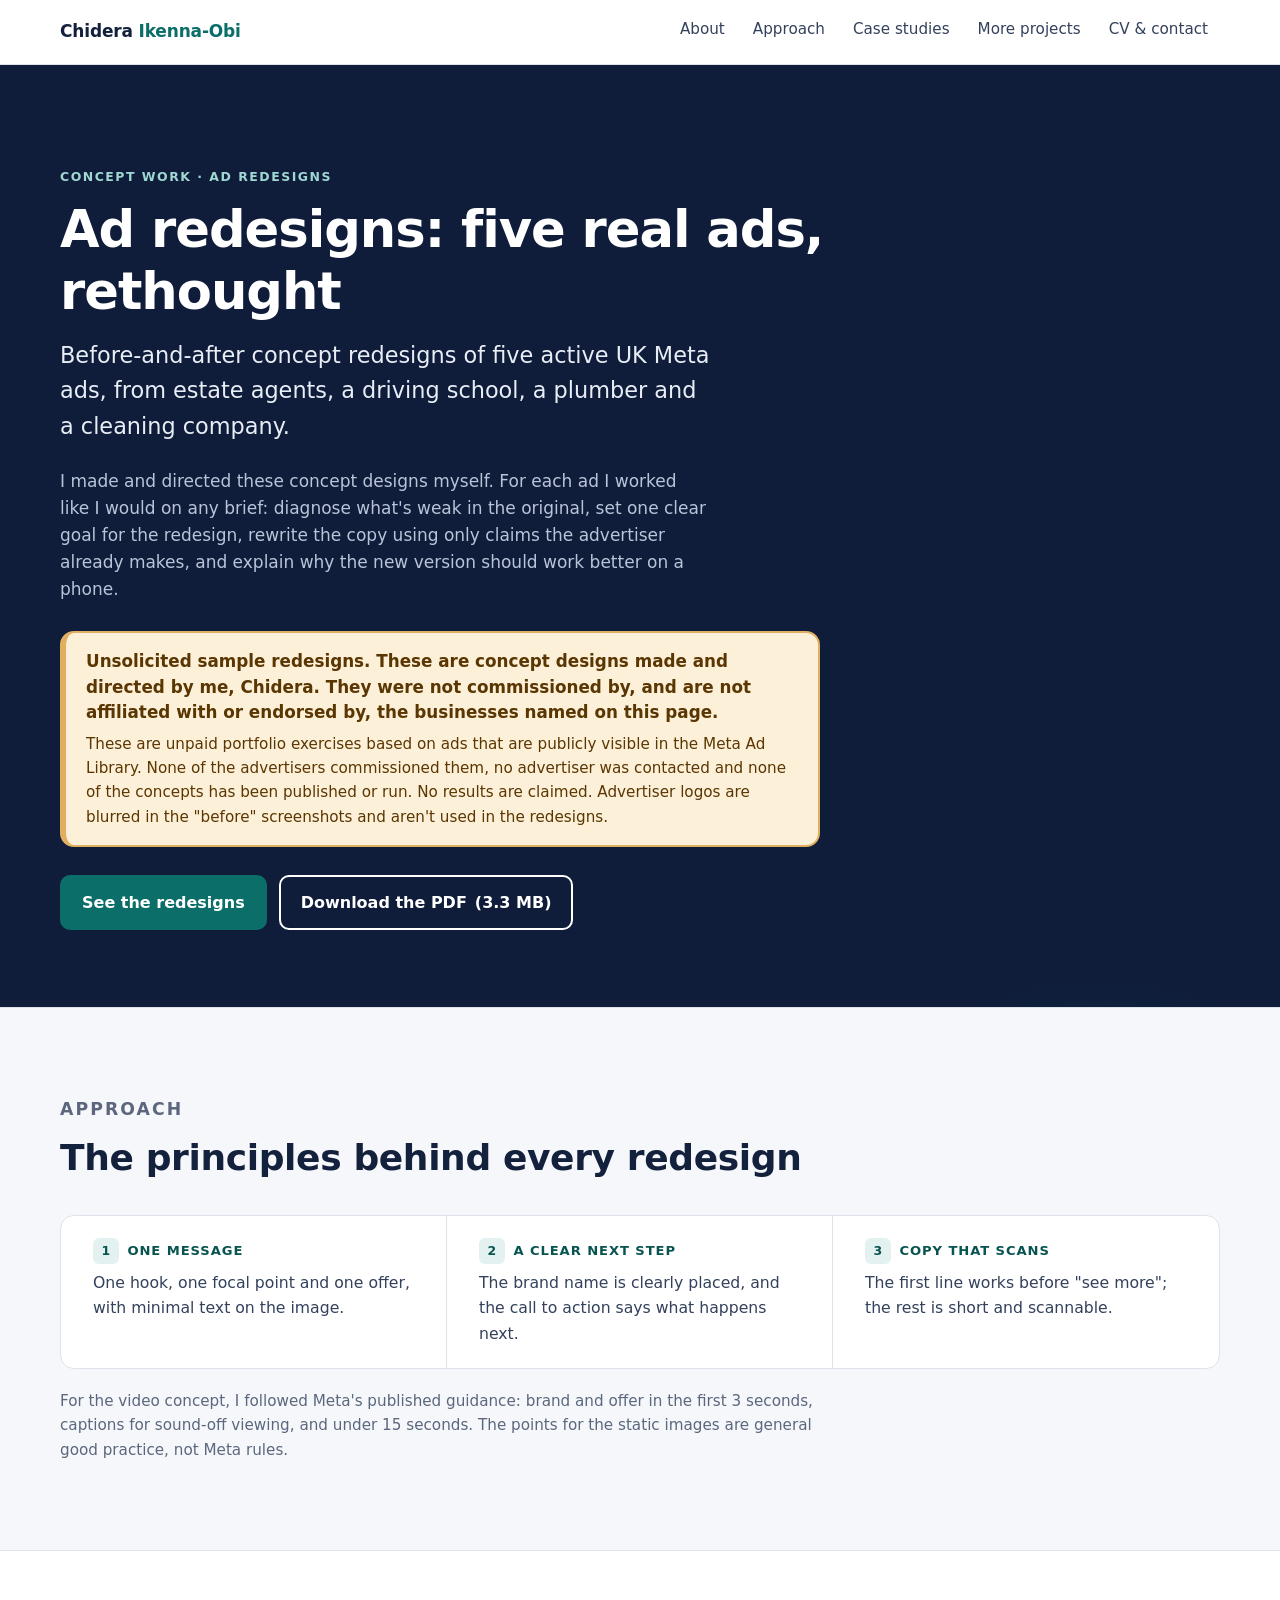
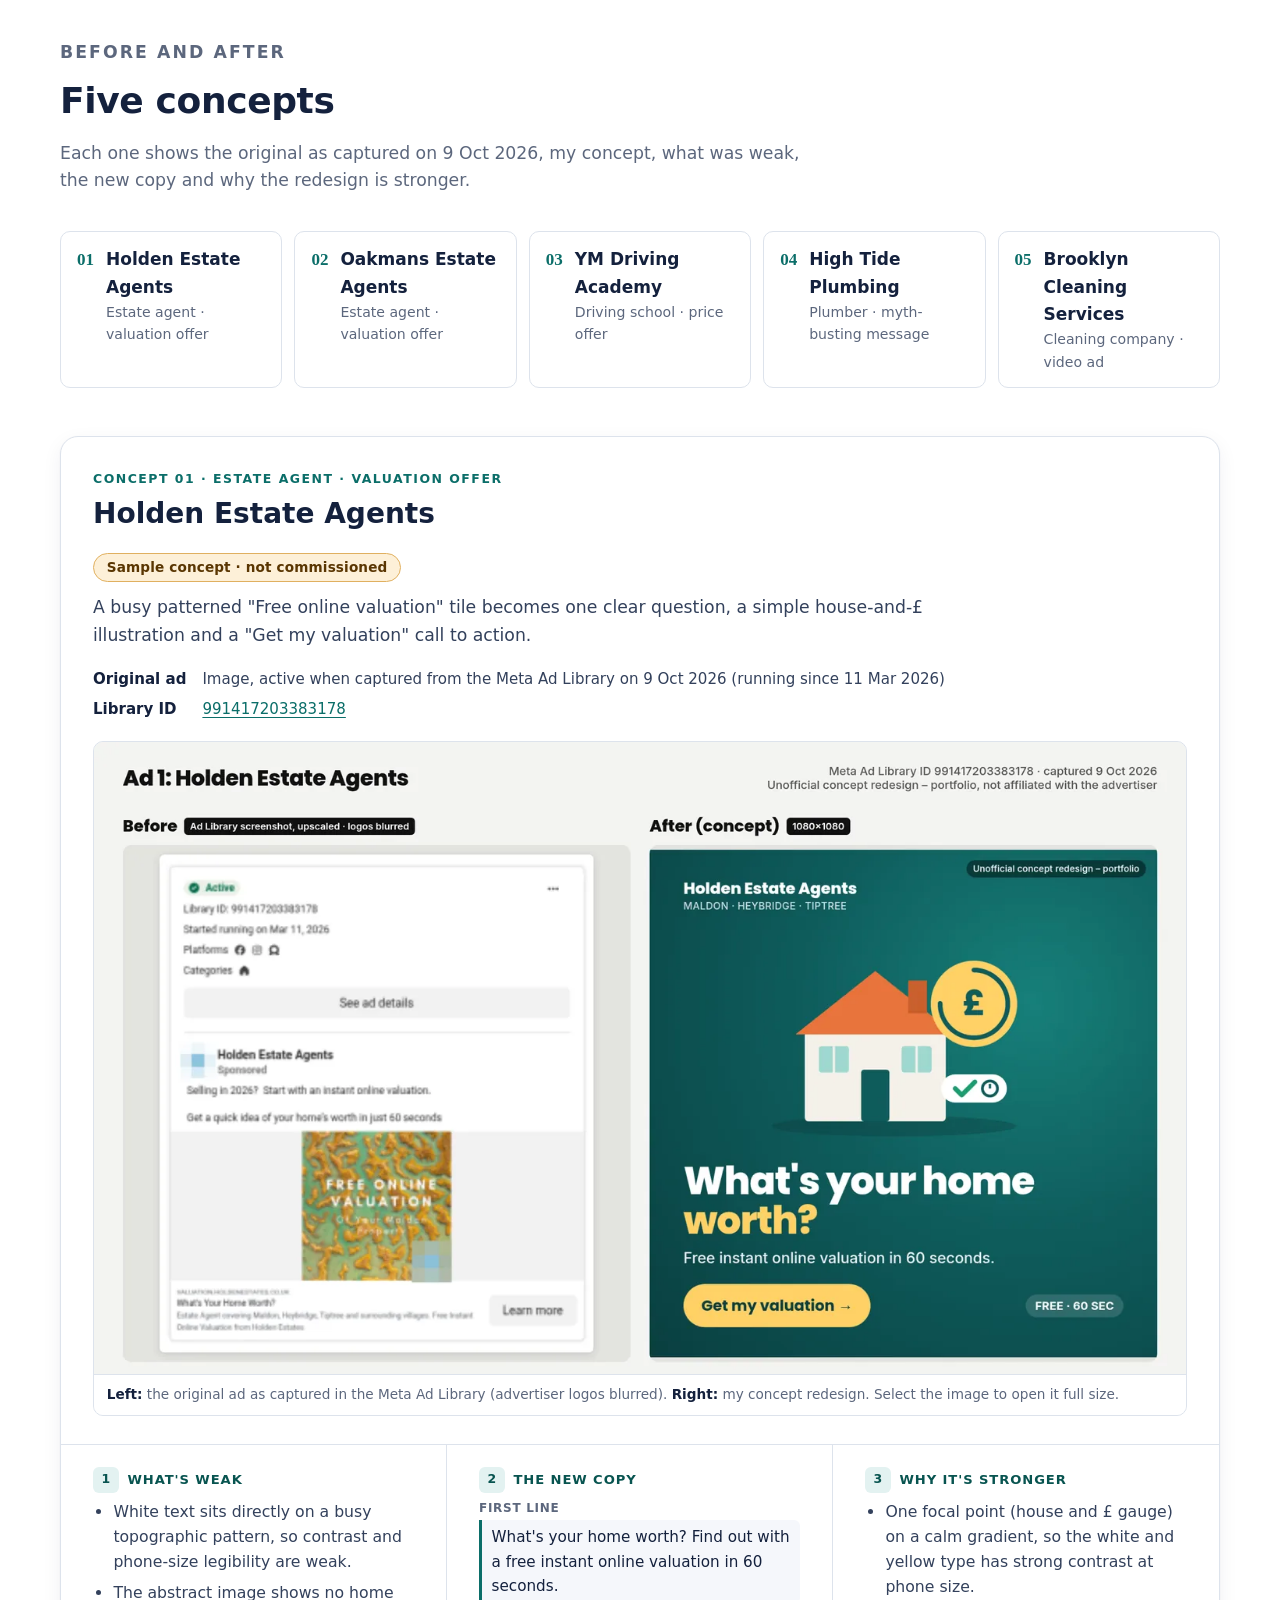
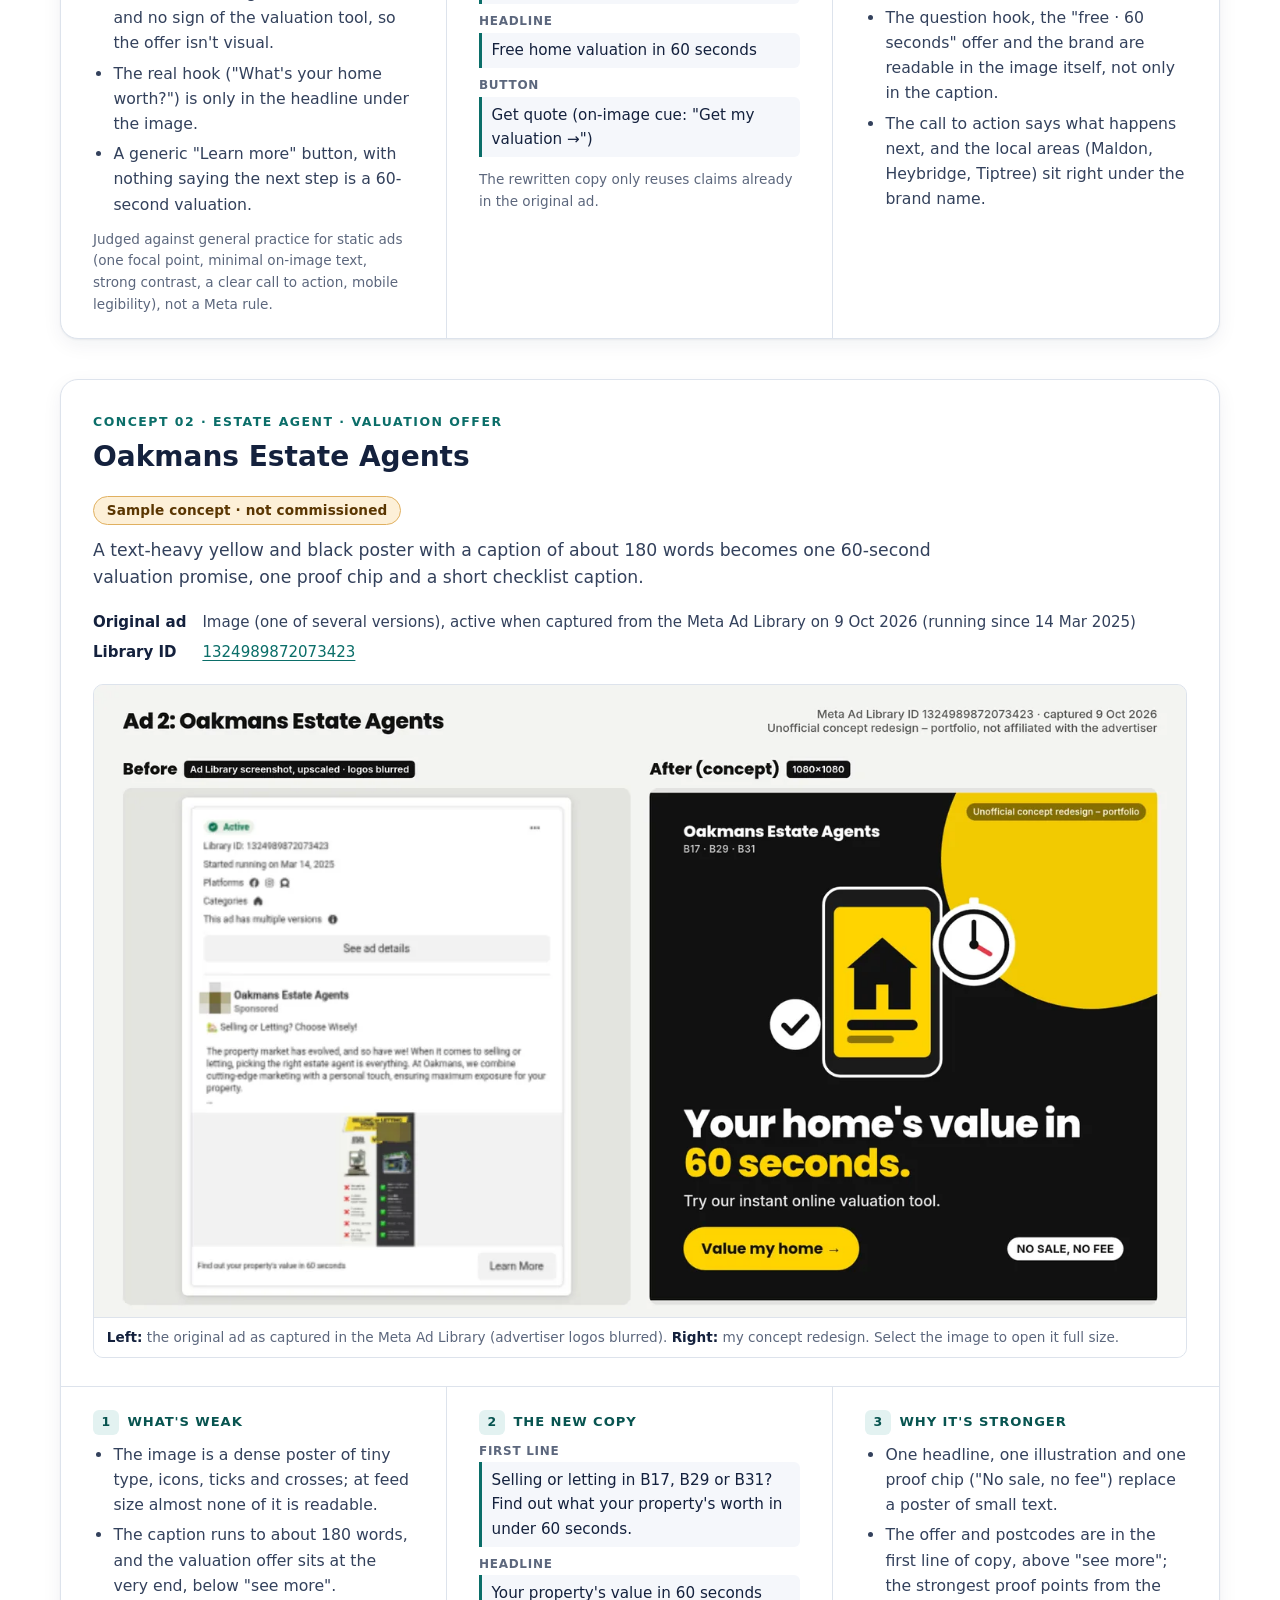
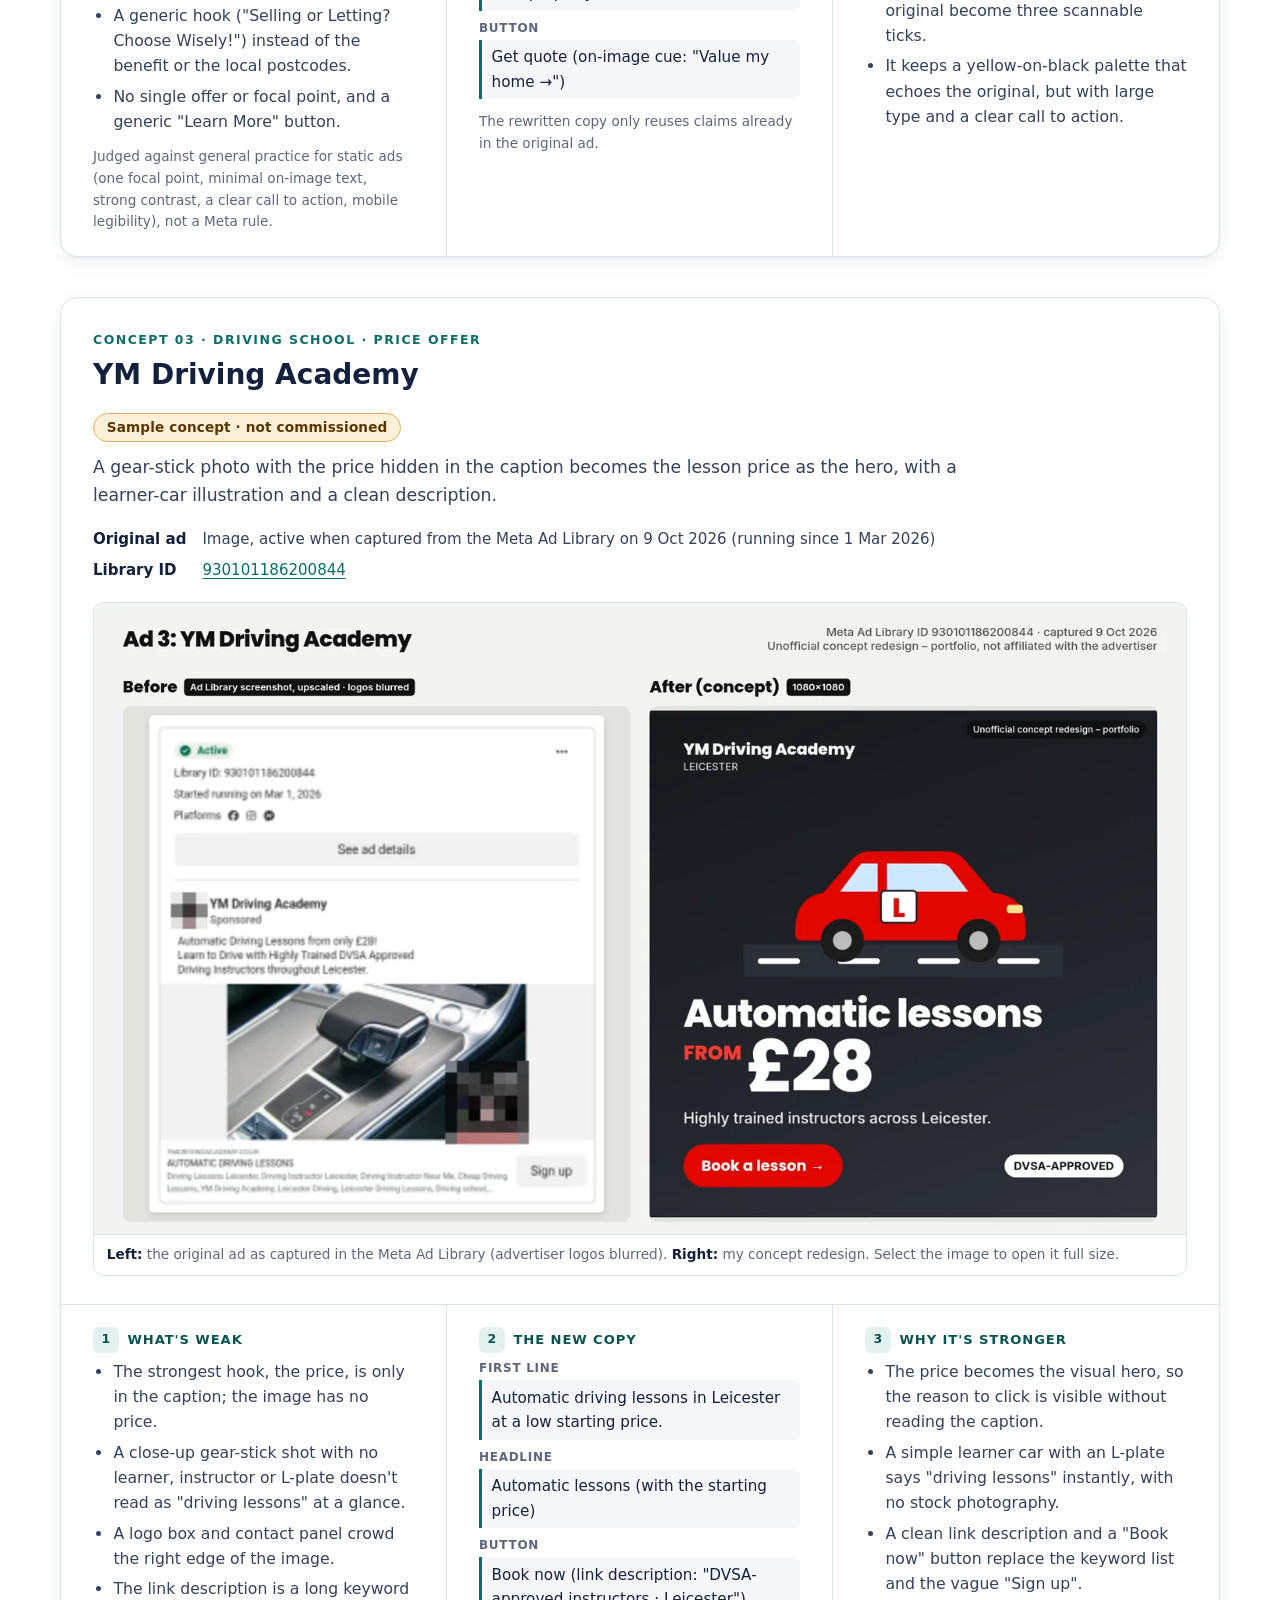
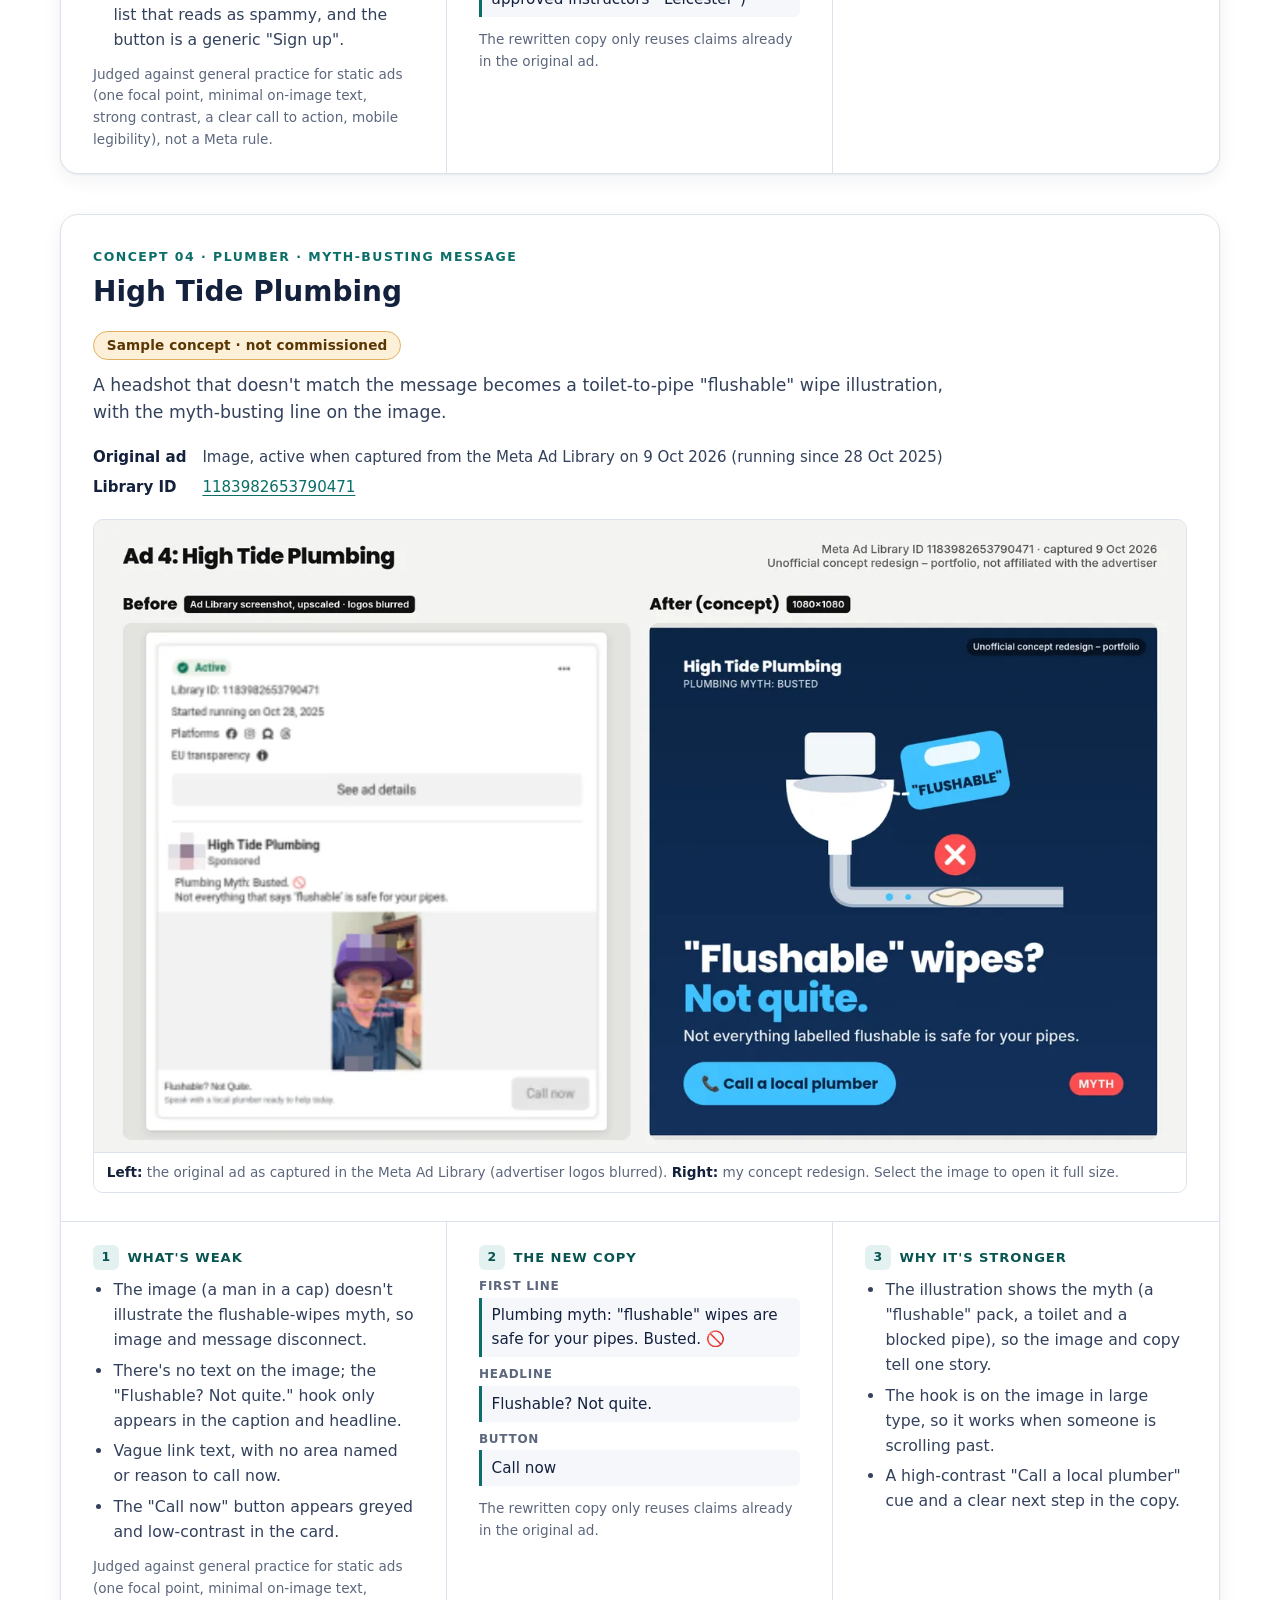
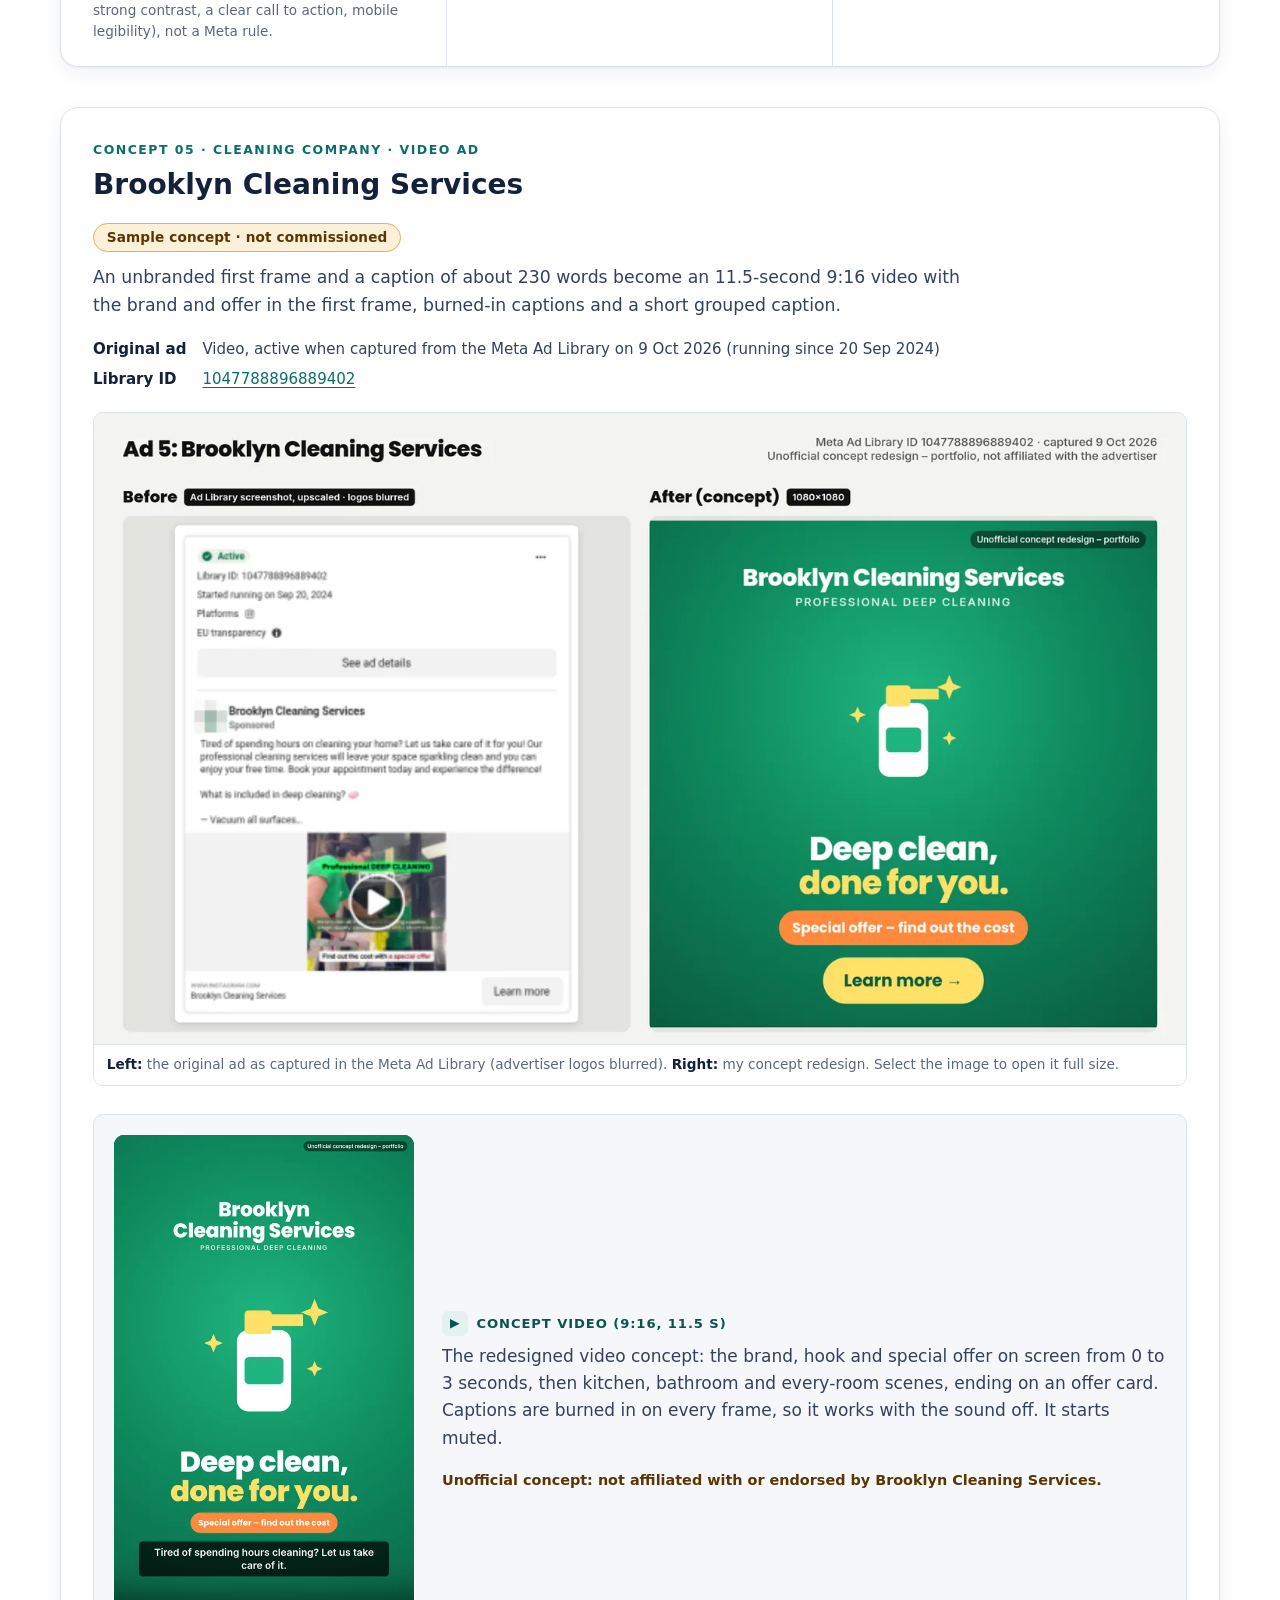
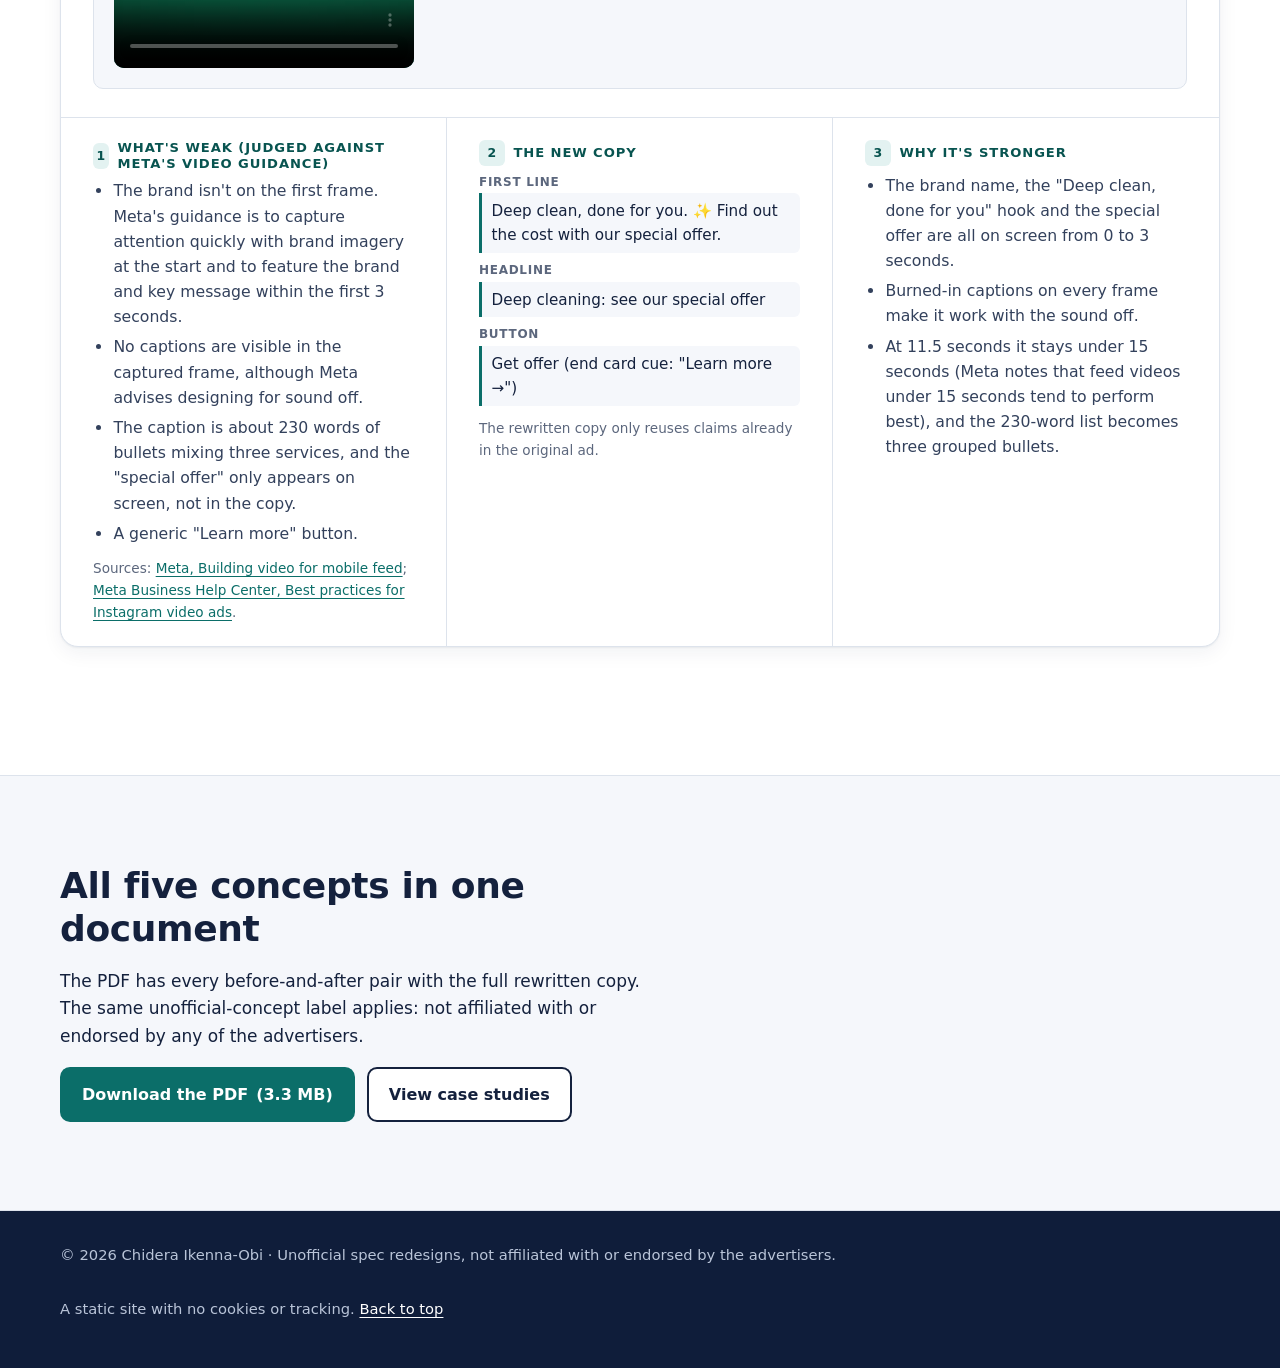
==== commit 093355a5: "Remove AI-tool wording from ad redesigns page" ====
--- a/ad-redesigns/index.html
+++ b/ad-redesigns/index.html
@@ -4,10 +4,10 @@
   <meta charset="utf-8">
   <meta name="viewport" content="width=device-width, initial-scale=1">
   <title>Ad redesigns: unofficial before-and-after concepts | Chidera Ikenna-Obi</title>
-  <meta name="description" content="Five unofficial concept redesigns of real, active UK Meta ads, made and directed by Chidera Ikenna-Obi using AI tools: what was weak in each original, the new copy and why the redesign is stronger. Not affiliated with or endorsed by the advertisers.">
+  <meta name="description" content="Five unofficial concept redesigns of real, active UK Meta ads, made and directed by Chidera Ikenna-Obi: what was weak in each original, the new copy and why the redesign is stronger. Not affiliated with or endorsed by the advertisers.">
   <meta name="author" content="Chidera Ikenna-Obi">
   <meta property="og:title" content="Ad redesigns: unofficial before-and-after concepts | Chidera Ikenna-Obi">
-  <meta property="og:description" content="Five spec redesigns of real UK Meta ads, made and directed using AI tools. Unofficial concepts, not affiliated with or endorsed by the advertisers.">
+  <meta property="og:description" content="Five spec redesigns of real UK Meta ads, made and directed by Chidera Ikenna-Obi. Unofficial concepts, not affiliated with or endorsed by the advertisers.">
   <meta property="og:type" content="article">
   <meta name="theme-color" content="#0f1d3a">
   <link rel="icon" href="../assets/favicon.svg" type="image/svg+xml">
@@ -37,9 +37,9 @@
         <p class="eyebrow">Concept work · Ad redesigns</p>
         <h1 id="ads-title">Ad redesigns: five real ads, rethought</h1>
         <p class="lede">Before-and-after concept redesigns of five active UK Meta ads, from estate agents, a driving school, a plumber and a cleaning company.</p>
-        <p class="sub">I made and directed these concept designs myself using AI tools. For each ad I worked like I would on any brief: diagnose what's weak in the original, set one clear goal for the redesign, rewrite the copy using only claims the advertiser already makes, and explain why the new version should work better on a phone.</p>
+        <p class="sub">I made and directed these concept designs myself. For each ad I worked like I would on any brief: diagnose what's weak in the original, set one clear goal for the redesign, rewrite the copy using only claims the advertiser already makes, and explain why the new version should work better on a phone.</p>
         <div class="sim-notice" role="note" aria-label="Unofficial concept notice">
-          <p class="sim-notice-title"><strong>Unsolicited sample redesigns. These are concept designs made and directed by me, Chidera, using AI tools. They were not commissioned by, and are not affiliated with or endorsed by, the businesses named on this page.</strong></p>
+          <p class="sim-notice-title"><strong>Unsolicited sample redesigns. These are concept designs made and directed by me, Chidera. They were not commissioned by, and are not affiliated with or endorsed by, the businesses named on this page.</strong></p>
           <p>These are unpaid portfolio exercises based on ads that are publicly visible in the Meta Ad Library. None of the advertisers commissioned them, no advertiser was contacted and none of the concepts has been published or run. No results are claimed. Advertiser logos are blurred in the "before" screenshots and aren't used in the redesigns.</p>
         </div>
         <div class="btn-row ad-hero-btns">
--- a/assets/css/styles.css
+++ b/assets/css/styles.css
@@ -283,3 +283,21 @@
 
 .sim-notice-title { font-size: 1.05rem; line-height: 1.5; }
 .sample-badge { display: inline-block; margin: .5rem 0 .75rem; background: #fdf0d8; color: #5a3602; border: 1px solid #e0b060; border-radius: 999px; padding: .25rem .8rem; font-size: .85rem; font-weight: 700; letter-spacing: .01em; line-height: 1.4; }
+
+/* Printed.com unlisted spec page */
+.printed-video-wrap { display: flex; justify-content: center; margin: 1.5rem 0 2rem; }
+.printed-video-wrap video { width: 100%; max-width: 400px; height: auto; aspect-ratio: 9 / 16; border-radius: 12px; background: #0f1d3a; display: block; box-shadow: var(--shadow); }
+.printed-carousel { display: grid; grid-template-columns: repeat(3, minmax(0, 1fr)); gap: 1rem; margin: 1.25rem 0 2rem; }
+.printed-carousel figure { margin: 0; border: 1px solid var(--line); border-radius: 10px; overflow: hidden; background: var(--bg-alt); }
+.printed-carousel img { width: 100%; height: auto; display: block; }
+.printed-carousel figcaption { font-size: .85rem; color: var(--muted); padding: .5rem .7rem; border-top: 1px solid var(--line); background: #fff; }
+.printed-caption { background: var(--bg-alt); border: 1px solid var(--line); border-left: 4px solid var(--accent); border-radius: 0 10px 10px 0; padding: 1rem 1.15rem; margin: 0 0 1.25rem; white-space: pre-wrap; }
+.printed-caption p { margin: 0 0 .6em; color: var(--ink); }
+.printed-caption p:last-child { margin: 0; }
+.printed-hashtags { font-size: .9rem; color: var(--muted); word-break: break-word; }
+.printed-meta { margin-top: 2rem; padding-top: 1.25rem; border-top: 1px solid var(--line); font-size: .95rem; color: var(--muted); }
+.printed-meta a { color: var(--accent); }
+@media (max-width: 720px) {
+  .printed-carousel { grid-template-columns: 1fr; max-width: 360px; margin-inline: auto; }
+  .printed-video-wrap video { max-width: 320px; }
+}
